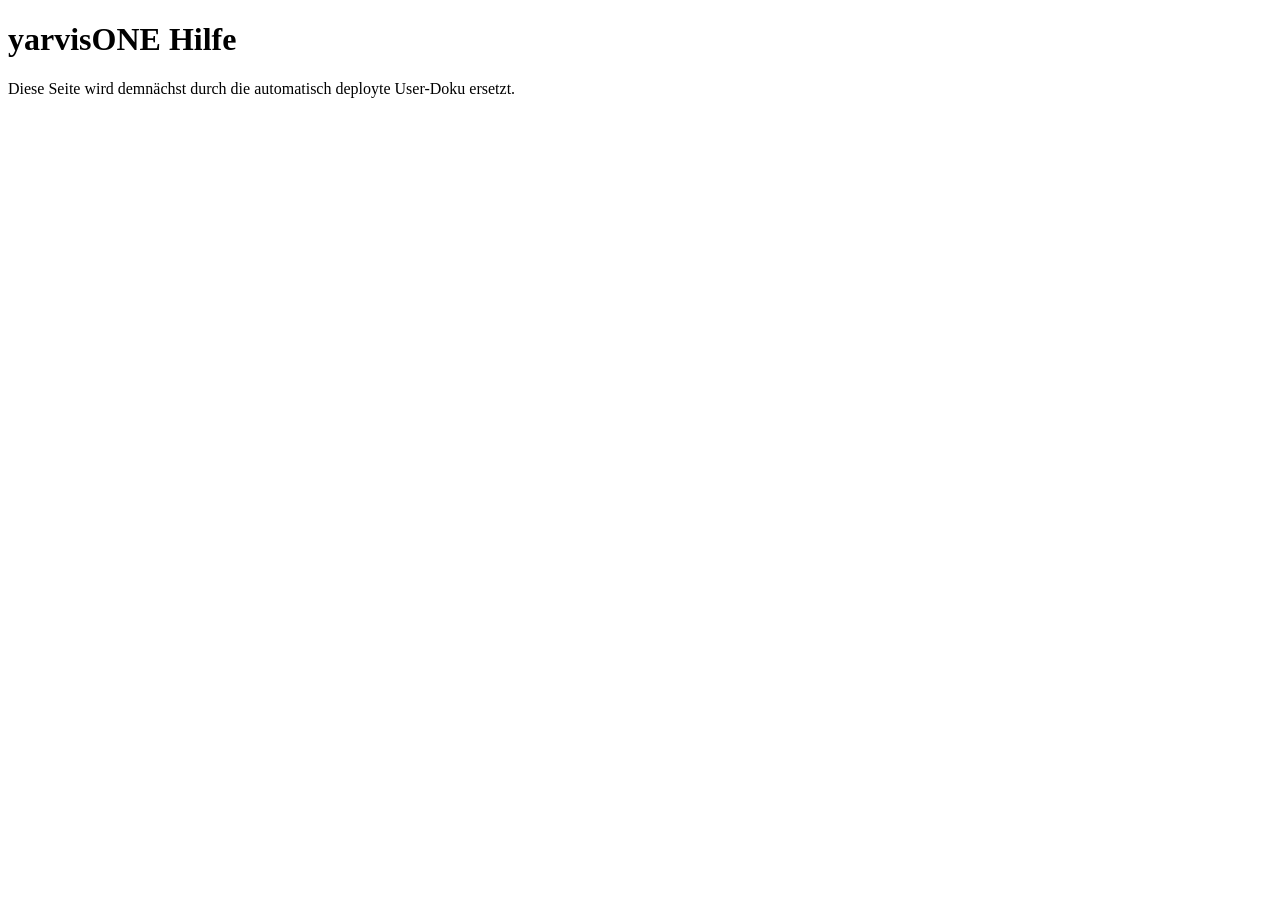
==== index.html @ 79485265 "Initial placeholder page" ====
<!DOCTYPE html>
<html lang="de">
<head>
  <meta charset="UTF-8" />
  <title>yarvisONE Hilfe</title>
</head>
<body>
  <h1>yarvisONE Hilfe</h1>
  <p>Diese Seite wird demnächst durch die automatisch deployte User-Doku ersetzt.</p>
</body>
</html>
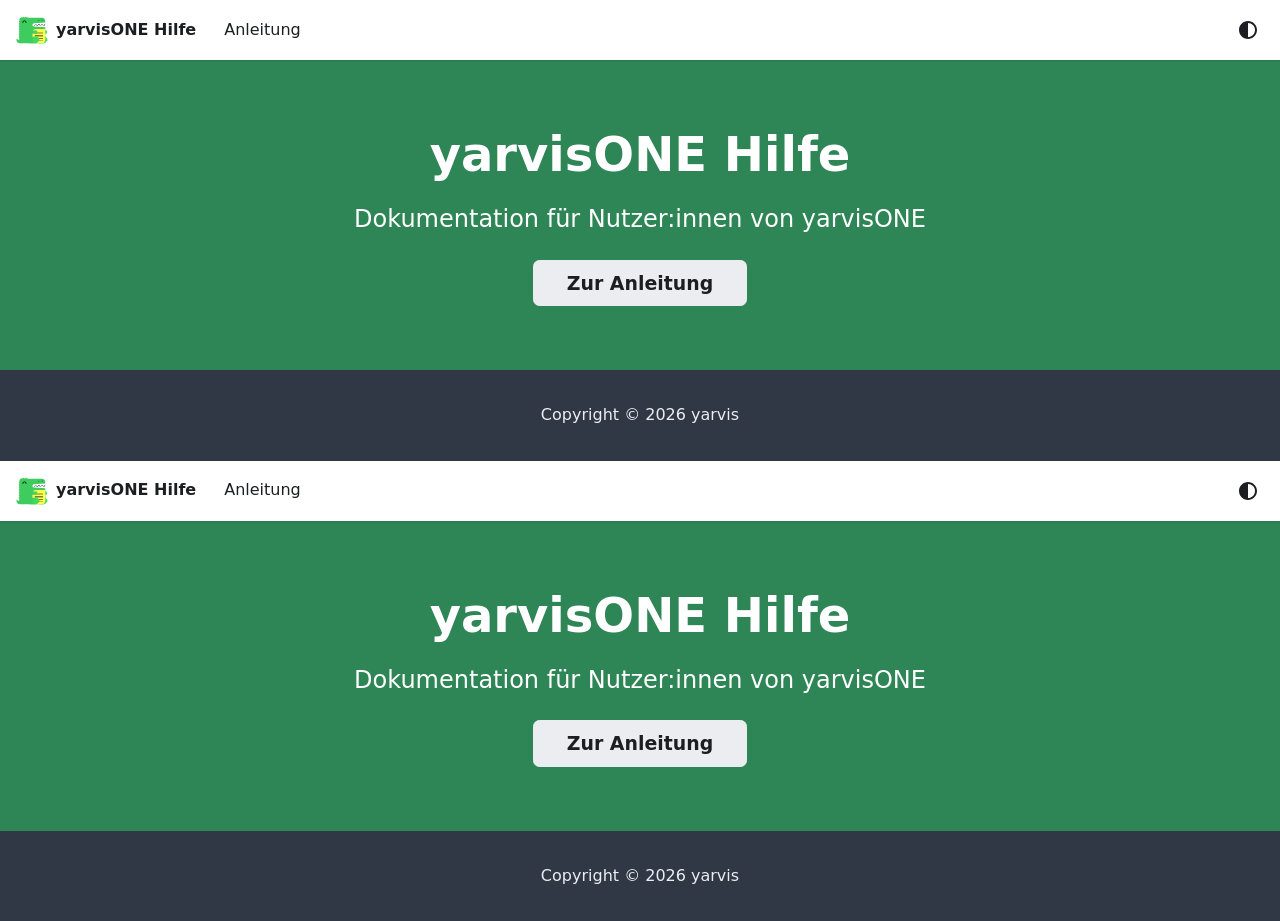
==== commit 221b8881: "Manual preview build of the User-Doku (from feature/user-doku)" ====
--- a/index.html
+++ b/index.html
@@ -1,11 +1,16 @@
-<!DOCTYPE html>
-<html lang="de">
+<!doctype html>
+<html lang="de" dir="ltr" class="plugin-pages plugin-id-default" data-has-hydrated="false">
 <head>
-  <meta charset="UTF-8" />
-  <title>yarvisONE Hilfe</title>
+<meta charset="UTF-8">
+<meta name="generator" content="Docusaurus v3.10.2">
+<title data-rh="true">Hello from yarvisONE Hilfe | yarvisONE Hilfe</title><meta data-rh="true" name="viewport" content="width=device-width,initial-scale=1"><meta data-rh="true" name="twitter:card" content="summary_large_image"><meta data-rh="true" property="og:url" content="https://docs.yarvis.one/"><meta data-rh="true" property="og:locale" content="de"><meta data-rh="true" name="docusaurus_locale" content="de"><meta data-rh="true" name="docusaurus_tag" content="default"><meta data-rh="true" name="docsearch:language" content="de"><meta data-rh="true" name="docsearch:docusaurus_tag" content="default"><meta data-rh="true" property="og:title" content="Hello from yarvisONE Hilfe | yarvisONE Hilfe"><meta data-rh="true" name="description" content="Description will go into a meta tag in &lt;head /&gt;"><meta data-rh="true" property="og:description" content="Description will go into a meta tag in &lt;head /&gt;"><link data-rh="true" rel="icon" href="/img/favicon.ico"><link data-rh="true" rel="canonical" href="https://docs.yarvis.one/"><link data-rh="true" rel="alternate" href="https://docs.yarvis.one/" hreflang="de"><link data-rh="true" rel="alternate" href="https://docs.yarvis.one/" hreflang="x-default"><script data-rh="true">function insertBanner(){var n=document.createElement("div");n.id="__docusaurus-base-url-issue-banner-container";n.innerHTML='\n<div id="__docusaurus-base-url-issue-banner" style="border: thick solid red; background-color: rgb(255, 230, 179); margin: 20px; padding: 20px; font-size: 20px;">\n   <p style="font-weight: bold; font-size: 30px;">Your Docusaurus site did not load properly.</p>\n   <p>A very common reason is a wrong site <a href="https://docusaurus.io/docs/docusaurus.config.js/#baseUrl" style="font-weight: bold;">baseUrl configuration</a>.</p>\n   <p>Current configured baseUrl = <span style="font-weight: bold; color: red;">/</span>  (default value)</p>\n   <p>We suggest trying baseUrl = <span id="__docusaurus-base-url-issue-banner-suggestion-container" style="font-weight: bold; color: green;"></span></p>\n</div>\n',document.body.prepend(n);var e=document.getElementById("__docusaurus-base-url-issue-banner-suggestion-container"),s=window.location.pathname,o="/"===s.substr(-1)?s:s+"/";e.textContent=o}document.addEventListener("DOMContentLoaded",function(){void 0===window.docusaurus&&insertBanner()})</script><link rel="stylesheet" href="/assets/css/styles.28779246.css">
+<script src="/assets/js/runtime~main.0d401588.js" defer="defer"></script>
+<script src="/assets/js/main.827d61c4.js" defer="defer"></script>
 </head>
 <body>
-  <h1>yarvisONE Hilfe</h1>
-  <p>Diese Seite wird demnächst durch die automatisch deployte User-Doku ersetzt.</p>
+<svg style="display: none;"><defs>
+<symbol id="theme-svg-external-link" viewBox="0 0 24 24"><path fill="currentColor" d="M21 13v10h-21v-19h12v2h-10v15h17v-8h2zm3-12h-10.988l4.035 4-6.977 7.07 2.828 2.828 6.977-7.07 4.125 4.172v-11z"/></symbol>
+</defs></svg>
+<script>!function(){var t=function(){try{return new URLSearchParams(window.location.search).get("docusaurus-theme")}catch(t){}}()||function(){try{return window.localStorage.getItem("theme")}catch(t){}}();document.documentElement.setAttribute("data-theme",t||(window.matchMedia("(prefers-color-scheme: dark)").matches?"dark":"light")),document.documentElement.setAttribute("data-theme-choice",t||"system")}(),function(){try{const c=new URLSearchParams(window.location.search).entries();for(var[t,e]of c)if(t.startsWith("docusaurus-data-")){var a=t.replace("docusaurus-data-","data-");document.documentElement.setAttribute(a,e)}}catch(t){}}()</script><div id="__docusaurus"><link rel="preload" as="image" href="/img/logo.svg"><div role="region" aria-label="Zum Hauptinhalt springen"><a class="skipToContent_fXgn" href="#__docusaurus_skipToContent_fallback">Zum Hauptinhalt springen</a></div><nav aria-label="Main" class="theme-layout-navbar navbar navbar--fixed-top"><div class="navbar__inner"><div class="theme-layout-navbar-left navbar__items"><button aria-label="Toggle navigation bar" aria-expanded="false" class="navbar__toggle clean-btn" type="button"><svg width="30" height="30" viewBox="0 0 30 30" aria-hidden="true"><path stroke="currentColor" stroke-linecap="round" stroke-miterlimit="10" stroke-width="2" d="M4 7h22M4 15h22M4 23h22"></path></svg></button><a class="navbar__brand" href="/"><div class="navbar__logo"><img src="/img/logo.svg" alt="yarvisONE Logo" class="themedComponent_mlkZ themedComponent--light_NVdE"><img src="/img/logo.svg" alt="yarvisONE Logo" class="themedComponent_mlkZ themedComponent--dark_xIcU"></div><b class="navbar__title text--truncate">yarvisONE Hilfe</b></a><a class="navbar__item navbar__link" href="/docs/intro">Anleitung</a></div><div class="theme-layout-navbar-right navbar__items navbar__items--right"><div class="toggle_vylO colorModeToggle_DEke"><button class="clean-btn toggleButton_gllP toggleButtonDisabled_aARS" type="button" disabled="" title="system mode" aria-label="Umschalten zwischen dunkler und heller Ansicht (momentan system mode)"><svg viewBox="0 0 24 24" width="24" height="24" aria-hidden="true" class="toggleIcon_g3eP lightToggleIcon_pyhR"><path fill="currentColor" d="M12,9c1.65,0,3,1.35,3,3s-1.35,3-3,3s-3-1.35-3-3S10.35,9,12,9 M12,7c-2.76,0-5,2.24-5,5s2.24,5,5,5s5-2.24,5-5 S14.76,7,12,7L12,7z M2,13l2,0c0.55,0,1-0.45,1-1s-0.45-1-1-1l-2,0c-0.55,0-1,0.45-1,1S1.45,13,2,13z M20,13l2,0c0.55,0,1-0.45,1-1 s-0.45-1-1-1l-2,0c-0.55,0-1,0.45-1,1S19.45,13,20,13z M11,2v2c0,0.55,0.45,1,1,1s1-0.45,1-1V2c0-0.55-0.45-1-1-1S11,1.45,11,2z M11,20v2c0,0.55,0.45,1,1,1s1-0.45,1-1v-2c0-0.55-0.45-1-1-1C11.45,19,11,19.45,11,20z M5.99,4.58c-0.39-0.39-1.03-0.39-1.41,0 c-0.39,0.39-0.39,1.03,0,1.41l1.06,1.06c0.39,0.39,1.03,0.39,1.41,0s0.39-1.03,0-1.41L5.99,4.58z M18.36,16.95 c-0.39-0.39-1.03-0.39-1.41,0c-0.39,0.39-0.39,1.03,0,1.41l1.06,1.06c0.39,0.39,1.03,0.39,1.41,0c0.39-0.39,0.39-1.03,0-1.41 L18.36,16.95z M19.42,5.99c0.39-0.39,0.39-1.03,0-1.41c-0.39-0.39-1.03-0.39-1.41,0l-1.06,1.06c-0.39,0.39-0.39,1.03,0,1.41 s1.03,0.39,1.41,0L19.42,5.99z M7.05,18.36c0.39-0.39,0.39-1.03,0-1.41c-0.39-0.39-1.03-0.39-1.41,0l-1.06,1.06 c-0.39,0.39-0.39,1.03,0,1.41s1.03,0.39,1.41,0L7.05,18.36z"></path></svg><svg viewBox="0 0 24 24" width="24" height="24" aria-hidden="true" class="toggleIcon_g3eP darkToggleIcon_wfgR"><path fill="currentColor" d="M9.37,5.51C9.19,6.15,9.1,6.82,9.1,7.5c0,4.08,3.32,7.4,7.4,7.4c0.68,0,1.35-0.09,1.99-0.27C17.45,17.19,14.93,19,12,19 c-3.86,0-7-3.14-7-7C5,9.07,6.81,6.55,9.37,5.51z M12,3c-4.97,0-9,4.03-9,9s4.03,9,9,9s9-4.03,9-9c0-0.46-0.04-0.92-0.1-1.36 c-0.98,1.37-2.58,2.26-4.4,2.26c-2.98,0-5.4-2.42-5.4-5.4c0-1.81,0.89-3.42,2.26-4.4C12.92,3.04,12.46,3,12,3L12,3z"></path></svg><svg viewBox="0 0 24 24" width="24" height="24" aria-hidden="true" class="toggleIcon_g3eP systemToggleIcon_QzmC"><path fill="currentColor" d="m12 21c4.971 0 9-4.029 9-9s-4.029-9-9-9-9 4.029-9 9 4.029 9 9 9zm4.95-13.95c1.313 1.313 2.05 3.093 2.05 4.95s-0.738 3.637-2.05 4.95c-1.313 1.313-3.093 2.05-4.95 2.05v-14c1.857 0 3.637 0.737 4.95 2.05z"></path></svg></button></div><div class="navbarSearchContainer_Bca1"></div></div></div><div role="presentation" class="navbar-sidebar__backdrop"></div></nav><div id="__docusaurus_skipToContent_fallback" class="theme-layout-main main-wrapper mainWrapper_z2l0"><header class="hero hero--primary heroBanner_qdFl"><div class="container"><h1 class="hero__title">yarvisONE Hilfe</h1><p class="hero__subtitle">Dokumentation für Nutzer:innen von yarvisONE</p><div class="buttons_AeoN"><a class="button button--secondary button--lg" href="/docs/intro">Zur Anleitung</a></div></div></header></div><footer class="theme-layout-footer footer footer--dark"><div class="container container-fluid"><div class="footer__bottom text--center"><div class="footer__copyright">Copyright © 2026 yarvis</div></div></div></footer></div>
 </body>
-</html>
+</html>
--- a/assets/css/styles.28779246.css
+++ b/assets/css/styles.28779246.css
@@ -0,0 +1 @@
+.col,.container{padding:0 var(--ifm-spacing-horizontal);width:100%}.markdown>h2,.markdown>h3,.markdown>h4,.markdown>h5,.markdown>h6{margin-bottom:calc(var(--ifm-heading-vertical-rhythm-bottom)*var(--ifm-leading))}.markdown li,body{word-wrap:break-word}body,ol ol,ol ul,ul ol,ul ul{margin:0}pre,table{overflow:auto}blockquote,pre{margin:0 0 var(--ifm-spacing-vertical)}.breadcrumbs__link,.button{transition-timing-function:var(--ifm-transition-timing-default)}.button,code{vertical-align:middle}.button--outline.button--active,.button--outline:active,.button--outline:hover,:root{--ifm-button-color:var(--ifm-font-color-base-inverse)}.menu__link:hover,a{transition:color var(--ifm-transition-fast) var(--ifm-transition-timing-default)}.navbar--dark,:root{--ifm-navbar-link-hover-color:var(--ifm-color-primary)}.menu,.navbar-sidebar{overflow-x:hidden}:root,html[data-theme=dark]{--ifm-color-emphasis-500:var(--ifm-color-gray-500)}.toggleButton_gllP,html{-webkit-tap-highlight-color:transparent}.clean-list,.containsTaskList_mC6p,.details_lb9f>summary,.dropdown__menu,.menu__list{list-style:none}:root{--ifm-color-scheme:light;--ifm-dark-value:10%;--ifm-darker-value:15%;--ifm-darkest-value:30%;--ifm-light-value:15%;--ifm-lighter-value:30%;--ifm-lightest-value:50%;--ifm-contrast-background-value:90%;--ifm-contrast-foreground-value:70%;--ifm-contrast-background-dark-value:70%;--ifm-contrast-foreground-dark-value:90%;--ifm-color-primary:#3578e5;--ifm-color-secondary:#ebedf0;--ifm-color-success:#00a400;--ifm-color-info:#54c7ec;--ifm-color-warning:#ffba00;--ifm-color-danger:#fa383e;--ifm-color-primary-dark:#306cce;--ifm-color-primary-darker:#2d66c3;--ifm-color-primary-darkest:#2554a0;--ifm-color-primary-light:#538ce9;--ifm-color-primary-lighter:#72a1ed;--ifm-color-primary-lightest:#9abcf2;--ifm-color-primary-contrast-background:#ebf2fc;--ifm-color-primary-contrast-foreground:#102445;--ifm-color-secondary-dark:#d4d5d8;--ifm-color-secondary-darker:#c8c9cc;--ifm-color-secondary-darkest:#a4a6a8;--ifm-color-secondary-light:#eef0f2;--ifm-color-secondary-lighter:#f1f2f5;--ifm-color-secondary-lightest:#f5f6f8;--ifm-color-secondary-contrast-background:#fdfdfe;--ifm-color-secondary-contrast-foreground:#474748;--ifm-color-success-dark:#009400;--ifm-color-success-darker:#008b00;--ifm-color-success-darkest:#007300;--ifm-color-success-light:#26b226;--ifm-color-success-lighter:#4dbf4d;--ifm-color-success-lightest:#80d280;--ifm-color-success-contrast-background:#e6f6e6;--ifm-color-success-contrast-foreground:#003100;--ifm-color-info-dark:#4cb3d4;--ifm-color-info-darker:#47a9c9;--ifm-color-info-darkest:#3b8ba5;--ifm-color-info-light:#6ecfef;--ifm-color-info-lighter:#87d8f2;--ifm-color-info-lightest:#aae3f6;--ifm-color-info-contrast-background:#eef9fd;--ifm-color-info-contrast-foreground:#193c47;--ifm-color-warning-dark:#e6a700;--ifm-color-warning-darker:#d99e00;--ifm-color-warning-darkest:#b38200;--ifm-color-warning-light:#ffc426;--ifm-color-warning-lighter:#ffcf4d;--ifm-color-warning-lightest:#ffdd80;--ifm-color-warning-contrast-background:#fff8e6;--ifm-color-warning-contrast-foreground:#4d3800;--ifm-color-danger-dark:#e13238;--ifm-color-danger-darker:#d53035;--ifm-color-danger-darkest:#af272b;--ifm-color-danger-light:#fb565b;--ifm-color-danger-lighter:#fb7478;--ifm-color-danger-lightest:#fd9c9f;--ifm-color-danger-contrast-background:#ffebec;--ifm-color-danger-contrast-foreground:#4b1113;--ifm-color-white:#fff;--ifm-color-black:#000;--ifm-color-gray-0:var(--ifm-color-white);--ifm-color-gray-100:#f5f6f7;--ifm-color-gray-200:#ebedf0;--ifm-color-gray-300:#dadde1;--ifm-color-gray-400:#ccd0d5;--ifm-color-gray-500:#bec3c9;--ifm-color-gray-600:#8d949e;--ifm-color-gray-700:#606770;--ifm-color-gray-800:#444950;--ifm-color-gray-900:#1c1e21;--ifm-color-gray-1000:var(--ifm-color-black);--ifm-color-emphasis-0:var(--ifm-color-gray-0);--ifm-color-emphasis-100:var(--ifm-color-gray-100);--ifm-color-emphasis-200:var(--ifm-color-gray-200);--ifm-color-emphasis-300:var(--ifm-color-gray-300);--ifm-color-emphasis-400:var(--ifm-color-gray-400);--ifm-color-emphasis-600:var(--ifm-color-gray-600);--ifm-color-emphasis-700:var(--ifm-color-gray-700);--ifm-color-emphasis-800:var(--ifm-color-gray-800);--ifm-color-emphasis-900:var(--ifm-color-gray-900);--ifm-color-emphasis-1000:var(--ifm-color-gray-1000);--ifm-color-content:var(--ifm-color-emphasis-900);--ifm-color-content-inverse:var(--ifm-color-emphasis-0);--ifm-color-content-secondary:#525860;--ifm-background-color:#0000;--ifm-background-surface-color:var(--ifm-color-content-inverse);--ifm-global-border-width:1px;--ifm-global-radius:0.4rem;--ifm-hover-overlay:#0000000d;--ifm-font-color-base:var(--ifm-color-content);--ifm-font-color-base-inverse:var(--ifm-color-content-inverse);--ifm-font-color-secondary:var(--ifm-color-content-secondary);--ifm-font-family-base:system-ui,-apple-system,Segoe UI,Roboto,Ubuntu,Cantarell,Noto Sans,sans-serif,BlinkMacSystemFont,"Segoe UI",Helvetica,Arial,sans-serif,"Apple Color Emoji","Segoe UI Emoji","Segoe UI Symbol";--ifm-font-family-monospace:SFMono-Regular,Menlo,Monaco,Consolas,"Liberation Mono","Courier New",monospace;--ifm-font-size-base:100%;--ifm-font-weight-light:300;--ifm-font-weight-normal:400;--ifm-font-weight-semibold:500;--ifm-font-weight-bold:700;--ifm-font-weight-base:var(--ifm-font-weight-normal);--ifm-line-height-base:1.65;--ifm-global-spacing:1rem;--ifm-spacing-vertical:var(--ifm-global-spacing);--ifm-spacing-horizontal:var(--ifm-global-spacing);--ifm-transition-fast:200ms;--ifm-transition-slow:400ms;--ifm-transition-timing-default:cubic-bezier(0.08,0.52,0.52,1);--ifm-global-shadow-lw:0 1px 2px 0 #0000001a;--ifm-global-shadow-md:0 5px 40px #0003;--ifm-global-shadow-tl:0 12px 28px 0 #0003,0 2px 4px 0 #0000001a;--ifm-z-index-dropdown:100;--ifm-z-index-fixed:200;--ifm-z-index-overlay:400;--ifm-container-width:1140px;--ifm-container-width-xl:1320px;--ifm-code-background:#f6f7f8;--ifm-code-border-radius:var(--ifm-global-radius);--ifm-code-font-size:90%;--ifm-code-padding-horizontal:0.1rem;--ifm-code-padding-vertical:0.1rem;--ifm-pre-background:var(--ifm-code-background);--ifm-pre-border-radius:var(--ifm-code-border-radius);--ifm-pre-color:inherit;--ifm-pre-line-height:1.45;--ifm-pre-padding:1rem;--ifm-heading-color:inherit;--ifm-heading-margin-top:0;--ifm-heading-margin-bottom:var(--ifm-spacing-vertical);--ifm-heading-font-family:var(--ifm-font-family-base);--ifm-heading-font-weight:var(--ifm-font-weight-bold);--ifm-heading-line-height:1.25;--ifm-h1-font-size:2rem;--ifm-h2-font-size:1.5rem;--ifm-h3-font-size:1.25rem;--ifm-h4-font-size:1rem;--ifm-h5-font-size:0.875rem;--ifm-h6-font-size:0.85rem;--ifm-image-alignment-padding:1.25rem;--ifm-leading-desktop:1.25;--ifm-leading:calc(var(--ifm-leading-desktop)*1rem);--ifm-list-left-padding:2rem;--ifm-list-margin:1rem;--ifm-list-item-margin:0.25rem;--ifm-list-paragraph-margin:1rem;--ifm-table-cell-padding:0.75rem;--ifm-table-background:#0000;--ifm-table-stripe-background:#00000008;--ifm-table-border-width:1px;--ifm-table-border-color:var(--ifm-color-emphasis-300);--ifm-table-head-background:inherit;--ifm-table-head-color:inherit;--ifm-table-head-font-weight:var(--ifm-font-weight-bold);--ifm-table-cell-color:inherit;--ifm-link-color:var(--ifm-color-primary);--ifm-link-decoration:none;--ifm-link-hover-color:var(--ifm-link-color);--ifm-link-hover-decoration:underline;--ifm-paragraph-margin-bottom:var(--ifm-leading);--ifm-blockquote-font-size:var(--ifm-font-size-base);--ifm-blockquote-border-left-width:2px;--ifm-blockquote-padding-horizontal:var(--ifm-spacing-horizontal);--ifm-blockquote-padding-vertical:0;--ifm-blockquote-shadow:none;--ifm-blockquote-color:var(--ifm-color-emphasis-800);--ifm-blockquote-border-color:var(--ifm-color-emphasis-300);--ifm-hr-background-color:var(--ifm-color-emphasis-500);--ifm-hr-height:1px;--ifm-hr-margin-vertical:1.5rem;--ifm-scrollbar-size:7px;--ifm-scrollbar-track-background-color:#f1f1f1;--ifm-scrollbar-thumb-background-color:silver;--ifm-scrollbar-thumb-hover-background-color:#a7a7a7;--ifm-alert-background-color:inherit;--ifm-alert-border-color:inherit;--ifm-alert-border-radius:var(--ifm-global-radius);--ifm-alert-border-width:0px;--ifm-alert-border-left-width:5px;--ifm-alert-color:var(--ifm-font-color-base);--ifm-alert-padding-horizontal:var(--ifm-spacing-horizontal);--ifm-alert-padding-vertical:var(--ifm-spacing-vertical);--ifm-alert-shadow:var(--ifm-global-shadow-lw);--ifm-avatar-intro-margin:1rem;--ifm-avatar-intro-alignment:inherit;--ifm-avatar-photo-size:3rem;--ifm-badge-background-color:inherit;--ifm-badge-border-color:inherit;--ifm-badge-border-radius:var(--ifm-global-radius);--ifm-badge-border-width:var(--ifm-global-border-width);--ifm-badge-color:var(--ifm-color-white);--ifm-badge-padding-horizontal:calc(var(--ifm-spacing-horizontal)*0.5);--ifm-badge-padding-vertical:calc(var(--ifm-spacing-vertical)*0.25);--ifm-breadcrumb-border-radius:1.5rem;--ifm-breadcrumb-spacing:0.5rem;--ifm-breadcrumb-color-active:var(--ifm-color-primary);--ifm-breadcrumb-item-background-active:var(--ifm-hover-overlay);--ifm-breadcrumb-padding-horizontal:0.8rem;--ifm-breadcrumb-padding-vertical:0.4rem;--ifm-breadcrumb-size-multiplier:1;--ifm-breadcrumb-separator:url('data:image/svg+xml;utf8,<svg xmlns="http://www.w3.org/2000/svg" x="0px" y="0px" viewBox="0 0 256 256"><g><g><polygon points="79.093,0 48.907,30.187 146.72,128 48.907,225.813 79.093,256 207.093,128"/></g></g><g></g><g></g><g></g><g></g><g></g><g></g><g></g><g></g><g></g><g></g><g></g><g></g><g></g><g></g><g></g></svg>');--ifm-breadcrumb-separator-filter:none;--ifm-breadcrumb-separator-size:0.5rem;--ifm-breadcrumb-separator-size-multiplier:1.25;--ifm-button-background-color:inherit;--ifm-button-border-color:var(--ifm-button-background-color);--ifm-button-border-width:var(--ifm-global-border-width);--ifm-button-font-weight:var(--ifm-font-weight-bold);--ifm-button-padding-horizontal:1.5rem;--ifm-button-padding-vertical:0.375rem;--ifm-button-size-multiplier:1;--ifm-button-transition-duration:var(--ifm-transition-fast);--ifm-button-border-radius:calc(var(--ifm-global-radius)*var(--ifm-button-size-multiplier));--ifm-button-group-spacing:2px;--ifm-card-background-color:var(--ifm-background-surface-color);--ifm-card-border-radius:calc(var(--ifm-global-radius)*2);--ifm-card-horizontal-spacing:var(--ifm-global-spacing);--ifm-card-vertical-spacing:var(--ifm-global-spacing);--ifm-toc-border-color:var(--ifm-color-emphasis-300);--ifm-toc-link-color:var(--ifm-color-content-secondary);--ifm-toc-padding-vertical:0.5rem;--ifm-toc-padding-horizontal:0.5rem;--ifm-dropdown-background-color:var(--ifm-background-surface-color);--ifm-dropdown-font-weight:var(--ifm-font-weight-semibold);--ifm-dropdown-link-color:var(--ifm-font-color-base);--ifm-dropdown-hover-background-color:var(--ifm-hover-overlay);--ifm-footer-background-color:var(--ifm-color-emphasis-100);--ifm-footer-color:inherit;--ifm-footer-link-color:var(--ifm-color-emphasis-700);--ifm-footer-link-hover-color:var(--ifm-color-primary);--ifm-footer-link-horizontal-spacing:0.5rem;--ifm-footer-padding-horizontal:calc(var(--ifm-spacing-horizontal)*2);--ifm-footer-padding-vertical:calc(var(--ifm-spacing-vertical)*2);--ifm-footer-title-color:inherit;--ifm-footer-logo-max-width:min(30rem,90vw);--ifm-hero-background-color:var(--ifm-background-surface-color);--ifm-hero-text-color:var(--ifm-color-emphasis-800);--ifm-menu-color:var(--ifm-color-emphasis-700);--ifm-menu-color-active:var(--ifm-color-primary);--ifm-menu-color-background-active:var(--ifm-hover-overlay);--ifm-menu-color-background-hover:var(--ifm-hover-overlay);--ifm-menu-link-padding-horizontal:0.75rem;--ifm-menu-link-padding-vertical:0.375rem;--ifm-menu-link-sublist-icon:url('data:image/svg+xml;utf8,<svg xmlns="http://www.w3.org/2000/svg" width="16px" height="16px" viewBox="0 0 24 24"><path fill="rgba(0,0,0,0.5)" d="M7.41 15.41L12 10.83l4.59 4.58L18 14l-6-6-6 6z"></path></svg>');--ifm-menu-link-sublist-icon-filter:none;--ifm-navbar-background-color:var(--ifm-background-surface-color);--ifm-navbar-height:3.75rem;--ifm-navbar-item-padding-horizontal:0.75rem;--ifm-navbar-item-padding-vertical:0.25rem;--ifm-navbar-link-color:var(--ifm-font-color-base);--ifm-navbar-link-active-color:var(--ifm-link-color);--ifm-navbar-padding-horizontal:var(--ifm-spacing-horizontal);--ifm-navbar-padding-vertical:calc(var(--ifm-spacing-vertical)*0.5);--ifm-navbar-shadow:var(--ifm-global-shadow-lw);--ifm-navbar-search-input-background-color:var(--ifm-color-emphasis-200);--ifm-navbar-search-input-color:var(--ifm-color-emphasis-800);--ifm-navbar-search-input-placeholder-color:var(--ifm-color-emphasis-500);--ifm-navbar-search-input-icon:url('data:image/svg+xml;utf8,<svg fill="currentColor" xmlns="http://www.w3.org/2000/svg" viewBox="0 0 16 16" height="16px" width="16px"><path d="M6.02945,10.20327a4.17382,4.17382,0,1,1,4.17382-4.17382A4.15609,4.15609,0,0,1,6.02945,10.20327Zm9.69195,4.2199L10.8989,9.59979A5.88021,5.88021,0,0,0,12.058,6.02856,6.00467,6.00467,0,1,0,9.59979,10.8989l4.82338,4.82338a.89729.89729,0,0,0,1.29912,0,.89749.89749,0,0,0-.00087-1.29909Z" /></svg>');--ifm-navbar-sidebar-width:83vw;--ifm-pagination-border-radius:var(--ifm-global-radius);--ifm-pagination-color-active:var(--ifm-color-primary);--ifm-pagination-font-size:1rem;--ifm-pagination-item-active-background:var(--ifm-hover-overlay);--ifm-pagination-page-spacing:0.2em;--ifm-pagination-padding-horizontal:calc(var(--ifm-spacing-horizontal)*1);--ifm-pagination-padding-vertical:calc(var(--ifm-spacing-vertical)*0.25);--ifm-pagination-nav-border-radius:var(--ifm-global-radius);--ifm-pagination-nav-color-hover:var(--ifm-color-primary);--ifm-pills-color-active:var(--ifm-color-primary);--ifm-pills-color-background-active:var(--ifm-hover-overlay);--ifm-pills-spacing:0.125rem;--ifm-tabs-color:var(--ifm-font-color-secondary);--ifm-tabs-color-active:var(--ifm-color-primary);--ifm-tabs-color-active-border:var(--ifm-tabs-color-active);--ifm-tabs-padding-horizontal:1rem;--ifm-tabs-padding-vertical:1rem;--docusaurus-progress-bar-color:var(--ifm-color-primary);--ifm-color-primary:#2e8555;--ifm-color-primary-dark:#29784c;--ifm-color-primary-darker:#277148;--ifm-color-primary-darkest:#205d3b;--ifm-color-primary-light:#33925d;--ifm-color-primary-lighter:#359962;--ifm-color-primary-lightest:#3cad6e;--ifm-code-font-size:95%;--docusaurus-highlighted-code-line-bg:#0000001a;--docusaurus-announcement-bar-height:auto;--docusaurus-tag-list-border:var(--ifm-color-emphasis-300);--docusaurus-collapse-button-bg:#0000;--docusaurus-collapse-button-bg-hover:#0000001a;--doc-sidebar-width:300px;--doc-sidebar-hidden-width:30px}.badge--danger,.badge--info,.badge--primary,.badge--secondary,.badge--success,.badge--warning{--ifm-badge-border-color:var(--ifm-badge-background-color)}.button--link,.button--outline{--ifm-button-background-color:#0000}*{box-sizing:border-box}html{background-color:var(--ifm-background-color);color:var(--ifm-font-color-base);color-scheme:var(--ifm-color-scheme);font:var(--ifm-font-size-base)/var(--ifm-line-height-base) var(--ifm-font-family-base);-webkit-font-smoothing:antialiased;text-rendering:optimizelegibility;-webkit-text-size-adjust:100%;text-size-adjust:100%}iframe{border:0;color-scheme:auto}.container{margin:0 auto;max-width:var(--ifm-container-width)}.container--fluid{max-width:inherit}.row{display:flex;flex-wrap:wrap;margin:0 calc(var(--ifm-spacing-horizontal)*-1)}.margin-bottom--none,.margin-vert--none,.markdown>:last-child{margin-bottom:0!important}.margin-top--none,.margin-vert--none{margin-top:0!important}.row--no-gutters{margin-left:0;margin-right:0}.margin-horiz--none,.margin-right--none{margin-right:0!important}.row--no-gutters>.col{padding-left:0;padding-right:0}.row--align-top{align-items:flex-start}.row--align-bottom{align-items:flex-end}.menuExternalLink_NmtK,.row--align-center{align-items:center}.row--align-stretch{align-items:stretch}.row--align-baseline{align-items:baseline}.col{--ifm-col-width:100%;flex:1 0;margin-left:0;max-width:var(--ifm-col-width)}.padding-bottom--none,.padding-vert--none{padding-bottom:0!important}.padding-top--none,.padding-vert--none{padding-top:0!important}.padding-horiz--none,.padding-left--none{padding-left:0!important}.padding-horiz--none,.padding-right--none{padding-right:0!important}.col[class*=col--]{flex:0 0 var(--ifm-col-width)}.col--1{--ifm-col-width:8.33333%}.col--offset-1{margin-left:8.33333%}.col--2{--ifm-col-width:16.66667%}.col--offset-2{margin-left:16.66667%}.col--3{--ifm-col-width:25%}.col--offset-3{margin-left:25%}.col--4{--ifm-col-width:33.33333%}.col--offset-4{margin-left:33.33333%}.col--5{--ifm-col-width:41.66667%}.col--offset-5{margin-left:41.66667%}.col--6{--ifm-col-width:50%}.col--offset-6{margin-left:50%}.col--7{--ifm-col-width:58.33333%}.col--offset-7{margin-left:58.33333%}.col--8{--ifm-col-width:66.66667%}.col--offset-8{margin-left:66.66667%}.col--9{--ifm-col-width:75%}.col--offset-9{margin-left:75%}.col--10{--ifm-col-width:83.33333%}.col--offset-10{margin-left:83.33333%}.col--11{--ifm-col-width:91.66667%}.col--offset-11{margin-left:91.66667%}.col--12{--ifm-col-width:100%}.col--offset-12{margin-left:100%}.margin-horiz--none,.margin-left--none{margin-left:0!important}.margin--none{margin:0!important}.margin-bottom--xs,.margin-vert--xs{margin-bottom:.25rem!important}.margin-top--xs,.margin-vert--xs{margin-top:.25rem!important}.margin-horiz--xs,.margin-left--xs{margin-left:.25rem!important}.margin-horiz--xs,.margin-right--xs{margin-right:.25rem!important}.margin--xs{margin:.25rem!important}.margin-bottom--sm,.margin-vert--sm{margin-bottom:.5rem!important}.margin-top--sm,.margin-vert--sm{margin-top:.5rem!important}.margin-horiz--sm,.margin-left--sm{margin-left:.5rem!important}.margin-horiz--sm,.margin-right--sm{margin-right:.5rem!important}.margin--sm{margin:.5rem!important}.margin-bottom--md,.margin-vert--md{margin-bottom:1rem!important}.margin-top--md,.margin-vert--md{margin-top:1rem!important}.margin-horiz--md,.margin-left--md{margin-left:1rem!important}.margin-horiz--md,.margin-right--md{margin-right:1rem!important}.margin--md{margin:1rem!important}.margin-bottom--lg,.margin-vert--lg{margin-bottom:2rem!important}.margin-top--lg,.margin-vert--lg{margin-top:2rem!important}.margin-horiz--lg,.margin-left--lg{margin-left:2rem!important}.margin-horiz--lg,.margin-right--lg{margin-right:2rem!important}.margin--lg{margin:2rem!important}.margin-bottom--xl,.margin-vert--xl{margin-bottom:5rem!important}.margin-top--xl,.margin-vert--xl{margin-top:5rem!important}.margin-horiz--xl,.margin-left--xl{margin-left:5rem!important}.margin-horiz--xl,.margin-right--xl{margin-right:5rem!important}.margin--xl{margin:5rem!important}.padding--none{padding:0!important}.padding-bottom--xs,.padding-vert--xs{padding-bottom:.25rem!important}.padding-top--xs,.padding-vert--xs{padding-top:.25rem!important}.padding-horiz--xs,.padding-left--xs{padding-left:.25rem!important}.padding-horiz--xs,.padding-right--xs{padding-right:.25rem!important}.padding--xs{padding:.25rem!important}.padding-bottom--sm,.padding-vert--sm{padding-bottom:.5rem!important}.padding-top--sm,.padding-vert--sm{padding-top:.5rem!important}.padding-horiz--sm,.padding-left--sm{padding-left:.5rem!important}.padding-horiz--sm,.padding-right--sm{padding-right:.5rem!important}.padding--sm{padding:.5rem!important}.padding-bottom--md,.padding-vert--md{padding-bottom:1rem!important}.padding-top--md,.padding-vert--md{padding-top:1rem!important}.padding-horiz--md,.padding-left--md{padding-left:1rem!important}.padding-horiz--md,.padding-right--md{padding-right:1rem!important}.padding--md{padding:1rem!important}.padding-bottom--lg,.padding-vert--lg{padding-bottom:2rem!important}.padding-top--lg,.padding-vert--lg{padding-top:2rem!important}.padding-horiz--lg,.padding-left--lg{padding-left:2rem!important}.padding-horiz--lg,.padding-right--lg{padding-right:2rem!important}.padding--lg{padding:2rem!important}.padding-bottom--xl,.padding-vert--xl{padding-bottom:5rem!important}.padding-top--xl,.padding-vert--xl{padding-top:5rem!important}.padding-horiz--xl,.padding-left--xl{padding-left:5rem!important}.padding-horiz--xl,.padding-right--xl{padding-right:5rem!important}.padding--xl{padding:5rem!important}code{background-color:var(--ifm-code-background);border:.1rem solid #0000001a;border-radius:var(--ifm-code-border-radius);font-family:var(--ifm-font-family-monospace);font-size:var(--ifm-code-font-size);padding:var(--ifm-code-padding-vertical) var(--ifm-code-padding-horizontal)}a code{color:inherit}pre{background-color:var(--ifm-pre-background);border-radius:var(--ifm-pre-border-radius);color:var(--ifm-pre-color);font:var(--ifm-code-font-size)/var(--ifm-pre-line-height) var(--ifm-font-family-monospace);padding:var(--ifm-pre-padding)}pre code{background-color:initial;border:none;font-size:100%;line-height:inherit;padding:0}kbd{background-color:var(--ifm-color-emphasis-0);border:1px solid var(--ifm-color-emphasis-400);border-radius:.2rem;box-shadow:inset 0 -1px 0 var(--ifm-color-emphasis-400);color:var(--ifm-color-emphasis-800);font:80% var(--ifm-font-family-monospace);padding:.15rem .3rem}h1,h2,h3,h4,h5,h6{color:var(--ifm-heading-color);font-family:var(--ifm-heading-font-family);font-weight:var(--ifm-heading-font-weight);line-height:var(--ifm-heading-line-height);margin:var(--ifm-heading-margin-top) 0 var(--ifm-heading-margin-bottom) 0}h1{font-size:var(--ifm-h1-font-size)}h2{font-size:var(--ifm-h2-font-size)}h3{font-size:var(--ifm-h3-font-size)}h4{font-size:var(--ifm-h4-font-size)}h5{font-size:var(--ifm-h5-font-size)}h6{font-size:var(--ifm-h6-font-size)}img{max-width:100%}img[align=right]{padding-left:var(--image-alignment-padding)}img[align=left]{padding-right:var(--image-alignment-padding)}.markdown{--ifm-h1-vertical-rhythm-top:3;--ifm-h2-vertical-rhythm-top:2;--ifm-h3-vertical-rhythm-top:1.5;--ifm-heading-vertical-rhythm-top:1.25;--ifm-h1-vertical-rhythm-bottom:1.25;--ifm-heading-vertical-rhythm-bottom:1}.markdown:after,.markdown:before{content:"";display:table}.markdown:after{clear:both}.markdown h1:first-child{--ifm-h1-font-size:3rem;margin-bottom:calc(var(--ifm-h1-vertical-rhythm-bottom)*var(--ifm-leading))}.markdown>h2{--ifm-h2-font-size:2rem;margin-top:calc(var(--ifm-h2-vertical-rhythm-top)*var(--ifm-leading))}.markdown>h3{--ifm-h3-font-size:1.5rem;margin-top:calc(var(--ifm-h3-vertical-rhythm-top)*var(--ifm-leading))}.markdown>h4,.markdown>h5,.markdown>h6{margin-top:calc(var(--ifm-heading-vertical-rhythm-top)*var(--ifm-leading))}.markdown>p,.markdown>pre,.markdown>ul{margin-bottom:var(--ifm-leading)}.markdown li>p{margin-top:var(--ifm-list-paragraph-margin)}.markdown li+li{margin-top:var(--ifm-list-item-margin)}ol,ul{margin:0 0 var(--ifm-list-margin);padding-left:var(--ifm-list-left-padding)}ol ol,ul ol{list-style-type:lower-roman}ol ol ol,ol ul ol,ul ol ol,ul ul ol{list-style-type:lower-alpha}table{border-collapse:collapse;display:block;margin-bottom:var(--ifm-spacing-vertical)}table thead tr{border-bottom:2px solid var(--ifm-table-border-color)}table thead,table tr:nth-child(2n){background-color:var(--ifm-table-stripe-background)}table tr{background-color:var(--ifm-table-background);border-top:var(--ifm-table-border-width) solid var(--ifm-table-border-color)}table td,table th{border:var(--ifm-table-border-width) solid var(--ifm-table-border-color);padding:var(--ifm-table-cell-padding)}table th{background-color:var(--ifm-table-head-background);color:var(--ifm-table-head-color);font-weight:var(--ifm-table-head-font-weight)}table td{color:var(--ifm-table-cell-color)}strong{font-weight:var(--ifm-font-weight-bold)}a{color:var(--ifm-link-color);text-decoration:var(--ifm-link-decoration)}a:hover{color:var(--ifm-link-hover-color);text-decoration:var(--ifm-link-hover-decoration)}.button:hover,.text--no-decoration,.text--no-decoration:hover,a:not([href]){-webkit-text-decoration:none;text-decoration:none}p{margin:0 0 var(--ifm-paragraph-margin-bottom)}blockquote{border-left:var(--ifm-blockquote-border-left-width) solid var(--ifm-blockquote-border-color);box-shadow:var(--ifm-blockquote-shadow);color:var(--ifm-blockquote-color);font-size:var(--ifm-blockquote-font-size);padding:var(--ifm-blockquote-padding-vertical) var(--ifm-blockquote-padding-horizontal)}blockquote>:first-child{margin-top:0}blockquote>:last-child{margin-bottom:0}hr{background-color:var(--ifm-hr-background-color);border:0;height:var(--ifm-hr-height);margin:var(--ifm-hr-margin-vertical) 0}.shadow--lw{box-shadow:var(--ifm-global-shadow-lw)!important}.shadow--md{box-shadow:var(--ifm-global-shadow-md)!important}.shadow--tl{box-shadow:var(--ifm-global-shadow-tl)!important}.text--primary,.wordWrapButtonEnabled_uzNF .wordWrapButtonIcon_b1P5{color:var(--ifm-color-primary)}.text--secondary{color:var(--ifm-color-secondary)}.text--success{color:var(--ifm-color-success)}.text--info{color:var(--ifm-color-info)}.text--warning{color:var(--ifm-color-warning)}.text--danger{color:var(--ifm-color-danger)}.text--center{text-align:center}.text--left{text-align:left}.text--justify{text-align:justify}.text--right{text-align:right}.text--capitalize{text-transform:capitalize}.text--lowercase{text-transform:lowercase}.admonitionHeading_Gvgb,.alert__heading,.text--uppercase{text-transform:uppercase}.text--light{font-weight:var(--ifm-font-weight-light)}.text--normal{font-weight:var(--ifm-font-weight-normal)}.text--semibold{font-weight:var(--ifm-font-weight-semibold)}.text--bold{font-weight:var(--ifm-font-weight-bold)}.text--italic{font-style:italic}.text--truncate{overflow:hidden;text-overflow:ellipsis;white-space:nowrap}.text--break{word-wrap:break-word!important;word-break:break-word!important}.clean-btn{background:none;border:none;color:inherit;cursor:pointer;font-family:inherit;padding:0}.alert,.alert .close{color:var(--ifm-alert-foreground-color)}.clean-list{padding-left:0}.alert--primary{--ifm-alert-background-color:var(--ifm-color-primary-contrast-background);--ifm-alert-background-color-highlight:#3578e526;--ifm-alert-foreground-color:var(--ifm-color-primary-contrast-foreground);--ifm-alert-border-color:var(--ifm-color-primary-dark)}.alert--secondary{--ifm-alert-background-color:var(--ifm-color-secondary-contrast-background);--ifm-alert-background-color-highlight:#ebedf026;--ifm-alert-foreground-color:var(--ifm-color-secondary-contrast-foreground);--ifm-alert-border-color:var(--ifm-color-secondary-dark)}.alert--success{--ifm-alert-background-color:var(--ifm-color-success-contrast-background);--ifm-alert-background-color-highlight:#00a40026;--ifm-alert-foreground-color:var(--ifm-color-success-contrast-foreground);--ifm-alert-border-color:var(--ifm-color-success-dark)}.alert--info{--ifm-alert-background-color:var(--ifm-color-info-contrast-background);--ifm-alert-background-color-highlight:#54c7ec26;--ifm-alert-foreground-color:var(--ifm-color-info-contrast-foreground);--ifm-alert-border-color:var(--ifm-color-info-dark)}.alert--warning{--ifm-alert-background-color:var(--ifm-color-warning-contrast-background);--ifm-alert-background-color-highlight:#ffba0026;--ifm-alert-foreground-color:var(--ifm-color-warning-contrast-foreground);--ifm-alert-border-color:var(--ifm-color-warning-dark)}.alert--danger{--ifm-alert-background-color:var(--ifm-color-danger-contrast-background);--ifm-alert-background-color-highlight:#fa383e26;--ifm-alert-foreground-color:var(--ifm-color-danger-contrast-foreground);--ifm-alert-border-color:var(--ifm-color-danger-dark)}.alert{--ifm-code-background:var(--ifm-alert-background-color-highlight);--ifm-link-color:var(--ifm-alert-foreground-color);--ifm-link-hover-color:var(--ifm-alert-foreground-color);--ifm-link-decoration:underline;--ifm-tabs-color:var(--ifm-alert-foreground-color);--ifm-tabs-color-active:var(--ifm-alert-foreground-color);--ifm-tabs-color-active-border:var(--ifm-alert-border-color);background-color:var(--ifm-alert-background-color);border:var(--ifm-alert-border-width) solid var(--ifm-alert-border-color);border-left-width:var(--ifm-alert-border-left-width);border-radius:var(--ifm-alert-border-radius);box-shadow:var(--ifm-alert-shadow);padding:var(--ifm-alert-padding-vertical) var(--ifm-alert-padding-horizontal)}.alert__heading{align-items:center;display:flex;font:700 var(--ifm-h5-font-size)/var(--ifm-heading-line-height) var(--ifm-heading-font-family);margin-bottom:.5rem}.alert__icon{display:inline-flex;margin-right:.4em}.alert__icon svg{fill:var(--ifm-alert-foreground-color);stroke:var(--ifm-alert-foreground-color);stroke-width:0}.alert .close{margin:calc(var(--ifm-alert-padding-vertical)*-1) calc(var(--ifm-alert-padding-horizontal)*-1) 0 0;opacity:.75}.alert .close:focus,.alert .close:hover{opacity:1}.alert a{text-decoration-color:var(--ifm-alert-border-color)}.alert a:hover{text-decoration-thickness:2px}.avatar{column-gap:var(--ifm-avatar-intro-margin);display:flex}.avatar__photo{border-radius:50%;display:block;height:var(--ifm-avatar-photo-size);overflow:hidden;width:var(--ifm-avatar-photo-size)}.card--full-height,.navbar__logo img,body,html{height:100%}.avatar__photo--sm{--ifm-avatar-photo-size:2rem}.avatar__photo--lg{--ifm-avatar-photo-size:4rem}.avatar__photo--xl{--ifm-avatar-photo-size:6rem}.avatar__intro{display:flex;flex:1 1;flex-direction:column;justify-content:center;text-align:var(--ifm-avatar-intro-alignment)}.badge,.breadcrumbs__item,.breadcrumbs__link,.button,.dropdown>.navbar__link:after{display:inline-block}.avatar__name{font:700 var(--ifm-h4-font-size)/var(--ifm-heading-line-height) var(--ifm-font-family-base)}.avatar__subtitle{margin-top:.25rem}.avatar--vertical{--ifm-avatar-intro-alignment:center;--ifm-avatar-intro-margin:0.5rem;align-items:center;flex-direction:column}.badge{background-color:var(--ifm-badge-background-color);border:var(--ifm-badge-border-width) solid var(--ifm-badge-border-color);border-radius:var(--ifm-badge-border-radius);color:var(--ifm-badge-color);font-size:75%;font-weight:var(--ifm-font-weight-bold);line-height:1;padding:var(--ifm-badge-padding-vertical) var(--ifm-badge-padding-horizontal)}.badge--primary{--ifm-badge-background-color:var(--ifm-color-primary)}.badge--secondary{--ifm-badge-background-color:var(--ifm-color-secondary);color:var(--ifm-color-black)}.breadcrumbs__link,.button.button--secondary.button--outline:not(.button--active):not(:hover){color:var(--ifm-font-color-base)}.badge--success{--ifm-badge-background-color:var(--ifm-color-success)}.badge--info{--ifm-badge-background-color:var(--ifm-color-info)}.badge--warning{--ifm-badge-background-color:var(--ifm-color-warning)}.badge--danger{--ifm-badge-background-color:var(--ifm-color-danger)}.breadcrumbs{margin-bottom:0;padding-left:0}.breadcrumbs__item:not(:last-child):after{background:var(--ifm-breadcrumb-separator) center;content:" ";display:inline-block;filter:var(--ifm-breadcrumb-separator-filter);height:calc(var(--ifm-breadcrumb-separator-size)*var(--ifm-breadcrumb-size-multiplier)*var(--ifm-breadcrumb-separator-size-multiplier));margin:0 var(--ifm-breadcrumb-spacing);opacity:.5;width:calc(var(--ifm-breadcrumb-separator-size)*var(--ifm-breadcrumb-size-multiplier)*var(--ifm-breadcrumb-separator-size-multiplier))}.breadcrumbs__item--active .breadcrumbs__link{background:var(--ifm-breadcrumb-item-background-active);color:var(--ifm-breadcrumb-color-active)}.breadcrumbs__link{border-radius:var(--ifm-breadcrumb-border-radius);font-size:calc(1rem*var(--ifm-breadcrumb-size-multiplier));padding:calc(var(--ifm-breadcrumb-padding-vertical)*var(--ifm-breadcrumb-size-multiplier)) calc(var(--ifm-breadcrumb-padding-horizontal)*var(--ifm-breadcrumb-size-multiplier));transition-duration:var(--ifm-transition-fast);transition-property:background,color}.breadcrumbs__link:any-link:hover,.breadcrumbs__link:link:hover,.breadcrumbs__link:visited:hover,area[href].breadcrumbs__link:hover{background:var(--ifm-breadcrumb-item-background-active);-webkit-text-decoration:none;text-decoration:none}.breadcrumbs--sm{--ifm-breadcrumb-size-multiplier:0.8}.breadcrumbs--lg{--ifm-breadcrumb-size-multiplier:1.2}.button{background-color:var(--ifm-button-background-color);border:var(--ifm-button-border-width) solid var(--ifm-button-border-color);border-radius:var(--ifm-button-border-radius);cursor:pointer;font-size:calc(.875rem*var(--ifm-button-size-multiplier));font-weight:var(--ifm-button-font-weight);line-height:1.5;padding:calc(var(--ifm-button-padding-vertical)*var(--ifm-button-size-multiplier)) calc(var(--ifm-button-padding-horizontal)*var(--ifm-button-size-multiplier));text-align:center;transition-duration:var(--ifm-button-transition-duration);transition-property:color,background,border-color;-webkit-user-select:none;user-select:none;white-space:nowrap}.button,.button:hover{color:var(--ifm-button-color)}.button--outline{--ifm-button-color:var(--ifm-button-border-color)}.button--outline:hover{--ifm-button-background-color:var(--ifm-button-border-color)}.button--link{--ifm-button-border-color:#0000;color:var(--ifm-link-color);text-decoration:var(--ifm-link-decoration)}.button--link.button--active,.button--link:active,.button--link:hover{color:var(--ifm-link-hover-color);text-decoration:var(--ifm-link-hover-decoration)}.dropdown__link--active,.dropdown__link:hover,.menu__link:hover,.navbar__brand:hover,.navbar__link--active,.navbar__link:hover,.pagination-nav__link:hover,.pagination__link:hover,.tag_zVej:hover{-webkit-text-decoration:none;text-decoration:none}.button.disabled,.button:disabled,.button[disabled]{opacity:.65;pointer-events:none}.button--sm{--ifm-button-size-multiplier:0.8}.button--lg{--ifm-button-size-multiplier:1.35}.button--block{display:block;width:100%}.button.button--secondary{color:var(--ifm-color-gray-900)}:where(.button--primary){--ifm-button-background-color:var(--ifm-color-primary);--ifm-button-border-color:var(--ifm-color-primary)}:where(.button--primary):not(.button--outline):hover{--ifm-button-background-color:var(--ifm-color-primary-dark);--ifm-button-border-color:var(--ifm-color-primary-dark)}.button--primary.button--active,.button--primary:active{--ifm-button-background-color:var(--ifm-color-primary-darker);--ifm-button-border-color:var(--ifm-color-primary-darker)}:where(.button--secondary){--ifm-button-background-color:var(--ifm-color-secondary);--ifm-button-border-color:var(--ifm-color-secondary)}:where(.button--secondary):not(.button--outline):hover{--ifm-button-background-color:var(--ifm-color-secondary-dark);--ifm-button-border-color:var(--ifm-color-secondary-dark)}.button--secondary.button--active,.button--secondary:active{--ifm-button-background-color:var(--ifm-color-secondary-darker);--ifm-button-border-color:var(--ifm-color-secondary-darker)}:where(.button--success){--ifm-button-background-color:var(--ifm-color-success);--ifm-button-border-color:var(--ifm-color-success)}:where(.button--success):not(.button--outline):hover{--ifm-button-background-color:var(--ifm-color-success-dark);--ifm-button-border-color:var(--ifm-color-success-dark)}.button--success.button--active,.button--success:active{--ifm-button-background-color:var(--ifm-color-success-darker);--ifm-button-border-color:var(--ifm-color-success-darker)}:where(.button--info){--ifm-button-background-color:var(--ifm-color-info);--ifm-button-border-color:var(--ifm-color-info)}:where(.button--info):not(.button--outline):hover{--ifm-button-background-color:var(--ifm-color-info-dark);--ifm-button-border-color:var(--ifm-color-info-dark)}.button--info.button--active,.button--info:active{--ifm-button-background-color:var(--ifm-color-info-darker);--ifm-button-border-color:var(--ifm-color-info-darker)}:where(.button--warning){--ifm-button-background-color:var(--ifm-color-warning);--ifm-button-border-color:var(--ifm-color-warning)}:where(.button--warning):not(.button--outline):hover{--ifm-button-background-color:var(--ifm-color-warning-dark);--ifm-button-border-color:var(--ifm-color-warning-dark)}.button--warning.button--active,.button--warning:active{--ifm-button-background-color:var(--ifm-color-warning-darker);--ifm-button-border-color:var(--ifm-color-warning-darker)}:where(.button--danger){--ifm-button-background-color:var(--ifm-color-danger);--ifm-button-border-color:var(--ifm-color-danger)}:where(.button--danger):not(.button--outline):hover{--ifm-button-background-color:var(--ifm-color-danger-dark);--ifm-button-border-color:var(--ifm-color-danger-dark)}.button--danger.button--active,.button--danger:active{--ifm-button-background-color:var(--ifm-color-danger-darker);--ifm-button-border-color:var(--ifm-color-danger-darker)}.button-group{display:inline-flex;gap:var(--ifm-button-group-spacing)}.button-group>.button:not(:first-child){border-bottom-left-radius:0;border-top-left-radius:0}.button-group>.button:not(:last-child){border-bottom-right-radius:0;border-top-right-radius:0}.button-group--block{display:flex;justify-content:stretch}.button-group--block>.button{flex-grow:1}.card{background-color:var(--ifm-card-background-color);border-radius:var(--ifm-card-border-radius);box-shadow:var(--ifm-global-shadow-lw);display:flex;flex-direction:column;overflow:hidden}.card__image{padding-top:var(--ifm-card-vertical-spacing)}.card__image:first-child{padding-top:0}.card__body,.card__footer,.card__header{padding:var(--ifm-card-vertical-spacing) var(--ifm-card-horizontal-spacing)}.card__body:not(:last-child),.card__footer:not(:last-child),.card__header:not(:last-child){padding-bottom:0}.card__body>:last-child,.card__footer>:last-child,.card__header>:last-child{margin-bottom:0}.card__footer{margin-top:auto}.table-of-contents{font-size:.8rem;margin-bottom:0;padding:var(--ifm-toc-padding-vertical) 0}.table-of-contents,.table-of-contents ul{list-style:none;padding-left:var(--ifm-toc-padding-horizontal)}.table-of-contents li{margin:var(--ifm-toc-padding-vertical) var(--ifm-toc-padding-horizontal)}.table-of-contents__left-border{border-left:1px solid var(--ifm-toc-border-color)}.table-of-contents__link{color:var(--ifm-toc-link-color);display:block}.table-of-contents__link--active,.table-of-contents__link--active code,.table-of-contents__link:hover,.table-of-contents__link:hover code{color:var(--ifm-color-primary);-webkit-text-decoration:none;text-decoration:none}.close{color:var(--ifm-color-black);float:right;font-size:1.5rem;font-weight:var(--ifm-font-weight-bold);line-height:1;opacity:.5;padding:1rem;transition:opacity var(--ifm-transition-fast) var(--ifm-transition-timing-default)}.close:hover{opacity:.7}.close:focus,.theme-code-block-highlighted-line .codeLineNumber_Tfdd:before{opacity:.8}.dropdown{display:inline-flex;font-weight:var(--ifm-dropdown-font-weight);position:relative;vertical-align:top}.dropdown--hoverable:hover .dropdown__menu,.dropdown--show .dropdown__menu{opacity:1;pointer-events:all;transform:translateY(-1px);visibility:visible}#nprogress,.dropdown__menu,.navbar__item.dropdown .navbar__link:not([href]){pointer-events:none}.dropdown--right .dropdown__menu{left:inherit;right:0}.dropdown--nocaret .navbar__link:after{content:none!important}.dropdown__menu{background-color:var(--ifm-dropdown-background-color);border-radius:var(--ifm-global-radius);box-shadow:var(--ifm-global-shadow-md);left:0;max-height:80vh;min-width:10rem;opacity:0;overflow-y:auto;padding:.5rem;position:absolute;top:calc(100% - var(--ifm-navbar-item-padding-vertical) + .3rem);transform:translateY(-.625rem);transition-duration:var(--ifm-transition-fast);transition-property:opacity,transform,visibility;transition-timing-function:var(--ifm-transition-timing-default);visibility:hidden;z-index:var(--ifm-z-index-dropdown)}.menu__caret,.menu__link,.menu__list-item-collapsible{border-radius:.25rem;transition:background var(--ifm-transition-fast) var(--ifm-transition-timing-default)}.dropdown__link{border-radius:.25rem;color:var(--ifm-dropdown-link-color);display:block;font-size:.875rem;margin-top:.2rem;padding:.25rem .5rem;white-space:nowrap}.dropdown__link--active,.dropdown__link:hover{background-color:var(--ifm-dropdown-hover-background-color);color:var(--ifm-dropdown-link-color)}.dropdown__link--active,.dropdown__link--active:hover{--ifm-dropdown-link-color:var(--ifm-link-color)}.dropdown>.navbar__link:after{border-color:currentcolor #0000;border-style:solid;border-width:.4em .4em 0;content:"";margin-left:.3em;position:relative;top:2px;transform:translateY(-50%)}.footer{background-color:var(--ifm-footer-background-color);color:var(--ifm-footer-color);padding:var(--ifm-footer-padding-vertical) var(--ifm-footer-padding-horizontal)}.footer--dark{--ifm-footer-background-color:#303846;--ifm-footer-color:var(--ifm-footer-link-color);--ifm-footer-link-color:var(--ifm-color-secondary);--ifm-footer-title-color:var(--ifm-color-white)}.footer__links{margin-bottom:1rem}.footer__link-item{color:var(--ifm-footer-link-color);line-height:2}.footer__link-item:hover{color:var(--ifm-footer-link-hover-color)}.footer__link-separator{margin:0 var(--ifm-footer-link-horizontal-spacing)}.footer__logo{margin-top:1rem;max-width:var(--ifm-footer-logo-max-width)}.footer__title{color:var(--ifm-footer-title-color);font:700 var(--ifm-h4-font-size)/var(--ifm-heading-line-height) var(--ifm-font-family-base);margin-bottom:var(--ifm-heading-margin-bottom)}.menu,.navbar__link{font-weight:var(--ifm-font-weight-semibold)}.docItemContainer_Djhp article>:first-child,.docItemContainer_Djhp header+*,.footer__item{margin-top:0}.admonitionContent_BuS1>:last-child,.collapsibleContent_i85q p:last-child,.details_lb9f>summary>p:last-child,.footer__items{margin-bottom:0}.codeBlockStandalone_MEMb,[type=checkbox]{padding:0}.hero{align-items:center;background-color:var(--ifm-hero-background-color);color:var(--ifm-hero-text-color);display:flex;padding:4rem 2rem}.hero--primary{--ifm-hero-background-color:var(--ifm-color-primary);--ifm-hero-text-color:var(--ifm-font-color-base-inverse)}.hero--dark{--ifm-hero-background-color:#303846;--ifm-hero-text-color:var(--ifm-color-white)}.hero__title{font-size:3rem}.hero__subtitle{font-size:1.5rem}.menu__list{margin:0;padding-left:0}.menu__caret,.menu__link{padding:var(--ifm-menu-link-padding-vertical) var(--ifm-menu-link-padding-horizontal)}.menu__list .menu__list{flex:0 0 100%;margin-top:.25rem;padding-left:var(--ifm-menu-link-padding-horizontal)}.menu__list-item:not(:first-child){margin-top:.25rem}.menu__list-item--collapsed .menu__list{height:0;overflow:hidden}.details_lb9f[data-collapsed=false].isBrowser_bmU9>summary:before,.details_lb9f[open]:not(.isBrowser_bmU9)>summary:before,.menu__list-item--collapsed .menu__caret:before,.menu__list-item--collapsed .menu__link--sublist:after{transform:rotate(90deg)}.menu__list-item-collapsible{display:flex;flex-wrap:wrap;position:relative}.menu__caret:hover,.menu__link:hover,.menu__list-item-collapsible--active,.menu__list-item-collapsible:hover{background:var(--ifm-menu-color-background-hover)}.menu__list-item-collapsible .menu__link--active,.menu__list-item-collapsible .menu__link:hover{background:none!important}.menu__caret,.menu__link{align-items:center;display:flex}.menu__link{color:var(--ifm-menu-color);flex:1;line-height:1.25}.menu__link:hover{color:var(--ifm-menu-color)}.menu__caret:before,.menu__link--sublist-caret:after{height:1.25rem;transform:rotate(180deg);transition:transform var(--ifm-transition-fast) linear;width:1.25rem;filter:var(--ifm-menu-link-sublist-icon-filter);content:""}.menu__link--sublist-caret:after{background:var(--ifm-menu-link-sublist-icon) 50%/2rem 2rem;margin-left:auto;min-width:1.25rem}.menu__link--active,.menu__link--active:hover{color:var(--ifm-menu-color-active)}.navbar__brand,.navbar__link{color:var(--ifm-navbar-link-color)}.menu__link--active:not(.menu__link--sublist){background-color:var(--ifm-menu-color-background-active)}.menu__caret:before{background:var(--ifm-menu-link-sublist-icon) 50%/2rem 2rem}.navbar--dark,html[data-theme=dark]{--ifm-menu-link-sublist-icon-filter:invert(100%) sepia(94%) saturate(17%) hue-rotate(223deg) brightness(104%) contrast(98%)}.navbar{background-color:var(--ifm-navbar-background-color);box-shadow:var(--ifm-navbar-shadow);height:var(--ifm-navbar-height);padding:var(--ifm-navbar-padding-vertical) var(--ifm-navbar-padding-horizontal)}.navbar,.navbar>.container,.navbar>.container-fluid{display:flex}.navbar--fixed-top{position:sticky;top:0;z-index:var(--ifm-z-index-fixed)}.navbar-sidebar,.navbar-sidebar__backdrop{bottom:0;opacity:0;position:fixed;transition-duration:var(--ifm-transition-fast);transition-timing-function:ease-in-out;left:0;top:0;visibility:hidden}.navbar__inner{display:flex;flex-wrap:wrap;justify-content:space-between;width:100%}.navbar__brand{align-items:center;display:flex;margin-right:1rem;min-width:0}.navbar__brand:hover{color:var(--ifm-navbar-link-hover-color)}.announcementBarContent_xLdY,.navbar__title{flex:1 1 auto}.navbar__toggle{display:none;margin-right:.5rem}.navbar__logo{flex:0 0 auto;height:2rem;margin-right:.5rem}.navbar__items{align-items:center;display:flex;flex:1;min-width:0}.navbar__items--center{flex:0 0 auto}.navbar__items--center .navbar__brand{margin:0}.navbar__items--center+.navbar__items--right{flex:1}.navbar__items--right{flex:0 0 auto;justify-content:flex-end}.navbar__item{display:inline-block;padding:var(--ifm-navbar-item-padding-vertical) var(--ifm-navbar-item-padding-horizontal)}.navbar__link--active,.navbar__link:hover{color:var(--ifm-navbar-link-hover-color)}.navbar--dark,.navbar--primary{--ifm-menu-color:var(--ifm-color-gray-300);--ifm-navbar-link-color:var(--ifm-color-gray-100);--ifm-navbar-search-input-background-color:#ffffff1a;--ifm-navbar-search-input-placeholder-color:#ffffff80;color:var(--ifm-color-white)}.navbar--dark{--ifm-navbar-background-color:#242526;--ifm-menu-color-background-active:#ffffff0d;--ifm-navbar-search-input-color:var(--ifm-color-white)}.navbar--primary{--ifm-navbar-background-color:var(--ifm-color-primary);--ifm-navbar-link-hover-color:var(--ifm-color-white);--ifm-menu-color-active:var(--ifm-color-white);--ifm-navbar-search-input-color:var(--ifm-color-emphasis-500)}.navbar__search-input{appearance:none;background:var(--ifm-navbar-search-input-background-color) var(--ifm-navbar-search-input-icon) no-repeat .75rem center/1rem 1rem;border:none;border-radius:2rem;color:var(--ifm-navbar-search-input-color);cursor:text;display:inline-block;font-size:1rem;height:2rem;padding:0 .5rem 0 2.25rem;width:12.5rem}.navbar__search-input::placeholder{color:var(--ifm-navbar-search-input-placeholder-color)}.navbar-sidebar{background-color:var(--ifm-navbar-background-color);box-shadow:var(--ifm-global-shadow-md);transform:translate3d(-100%,0,0);transition-property:opacity,visibility,transform;width:var(--ifm-navbar-sidebar-width)}.navbar-sidebar--show .navbar-sidebar,.navbar-sidebar__items{transform:translateZ(0)}.navbar-sidebar--show .navbar-sidebar,.navbar-sidebar--show .navbar-sidebar__backdrop{opacity:1;visibility:visible}.navbar-sidebar__backdrop{background-color:#0009;right:0;transition-property:opacity,visibility}.navbar-sidebar__brand{align-items:center;box-shadow:var(--ifm-navbar-shadow);display:flex;flex:1;height:var(--ifm-navbar-height);padding:var(--ifm-navbar-padding-vertical) var(--ifm-navbar-padding-horizontal)}.navbar-sidebar__items{display:flex;height:calc(100% - var(--ifm-navbar-height));transition:transform var(--ifm-transition-fast) ease-in-out}.navbar-sidebar__items--show-secondary{transform:translate3d(calc((var(--ifm-navbar-sidebar-width))*-1),0,0)}.navbar-sidebar__item{flex-shrink:0;padding:.5rem;width:calc(var(--ifm-navbar-sidebar-width))}.navbar-sidebar__back{background:var(--ifm-menu-color-background-active);font-size:15px;font-weight:var(--ifm-button-font-weight);margin:0 0 .2rem -.5rem;padding:.6rem 1.5rem;position:relative;text-align:left;top:-.5rem;width:calc(100% + 1rem)}.navbar-sidebar__close{display:flex;margin-left:auto}.pagination{column-gap:var(--ifm-pagination-page-spacing);display:flex;font-size:var(--ifm-pagination-font-size);padding-left:0}.pagination--sm{--ifm-pagination-font-size:0.8rem;--ifm-pagination-padding-horizontal:0.8rem;--ifm-pagination-padding-vertical:0.2rem}.pagination--lg{--ifm-pagination-font-size:1.2rem;--ifm-pagination-padding-horizontal:1.2rem;--ifm-pagination-padding-vertical:0.3rem}.pagination__item{display:inline-flex}.pagination__item>span{padding:var(--ifm-pagination-padding-vertical)}.pagination__item--active .pagination__link{color:var(--ifm-pagination-color-active)}.pagination__item--active .pagination__link,.pagination__item:not(.pagination__item--active):hover .pagination__link{background:var(--ifm-pagination-item-active-background)}.pagination__item--disabled,.pagination__item[disabled]{opacity:.25;pointer-events:none}.pagination__link{border-radius:var(--ifm-pagination-border-radius);color:var(--ifm-font-color-base);display:inline-block;padding:var(--ifm-pagination-padding-vertical) var(--ifm-pagination-padding-horizontal);transition:background var(--ifm-transition-fast) var(--ifm-transition-timing-default)}.pagination-nav{display:grid;grid-gap:var(--ifm-spacing-horizontal);gap:var(--ifm-spacing-horizontal);grid-template-columns:repeat(2,1fr)}.pagination-nav__link{border:1px solid var(--ifm-color-emphasis-300);border-radius:var(--ifm-pagination-nav-border-radius);display:block;height:100%;line-height:var(--ifm-heading-line-height);padding:var(--ifm-global-spacing);transition:border-color var(--ifm-transition-fast) var(--ifm-transition-timing-default)}.pagination-nav__link:hover{border-color:var(--ifm-pagination-nav-color-hover)}.pagination-nav__link--next{grid-column:2/3;text-align:right}.pagination-nav__label{font-size:var(--ifm-h4-font-size);font-weight:var(--ifm-heading-font-weight);word-break:break-word}.pagination-nav__link--prev .pagination-nav__label:before{content:"« "}.pagination-nav__link--next .pagination-nav__label:after{content:" »"}.pagination-nav__sublabel{color:var(--ifm-color-content-secondary);font-size:var(--ifm-h5-font-size);font-weight:var(--ifm-font-weight-semibold);margin-bottom:.25rem}.pills__item,.tabs{font-weight:var(--ifm-font-weight-bold)}.pills{display:flex;gap:var(--ifm-pills-spacing);padding-left:0}.pills__item{border-radius:.5rem;cursor:pointer;display:inline-block;padding:.25rem 1rem;transition:background var(--ifm-transition-fast) var(--ifm-transition-timing-default)}.tabs,:not(.containsTaskList_mC6p>li)>.containsTaskList_mC6p{padding-left:0}.pills__item--active{color:var(--ifm-pills-color-active)}.pills__item--active,.pills__item:not(.pills__item--active):hover{background:var(--ifm-pills-color-background-active)}.pills--block{justify-content:stretch}.pills--block .pills__item{flex-grow:1;text-align:center}.tabs{color:var(--ifm-tabs-color);display:flex;margin-bottom:0;overflow-x:auto}.tabs__item{border-bottom:3px solid #0000;border-radius:var(--ifm-global-radius);cursor:pointer;display:inline-flex;padding:var(--ifm-tabs-padding-vertical) var(--ifm-tabs-padding-horizontal);transition:background-color var(--ifm-transition-fast) var(--ifm-transition-timing-default)}.tabs__item--active{border-bottom-color:var(--ifm-tabs-color-active-border);border-bottom-left-radius:0;border-bottom-right-radius:0;color:var(--ifm-tabs-color-active)}.tabs__item:hover{background-color:var(--ifm-hover-overlay)}.tabs--block{justify-content:stretch}.tabs--block .tabs__item{flex-grow:1;justify-content:center}html[data-theme=dark]{--ifm-color-scheme:dark;--ifm-color-emphasis-0:var(--ifm-color-gray-1000);--ifm-color-emphasis-100:var(--ifm-color-gray-900);--ifm-color-emphasis-200:var(--ifm-color-gray-800);--ifm-color-emphasis-300:var(--ifm-color-gray-700);--ifm-color-emphasis-400:var(--ifm-color-gray-600);--ifm-color-emphasis-600:var(--ifm-color-gray-400);--ifm-color-emphasis-700:var(--ifm-color-gray-300);--ifm-color-emphasis-800:var(--ifm-color-gray-200);--ifm-color-emphasis-900:var(--ifm-color-gray-100);--ifm-color-emphasis-1000:var(--ifm-color-gray-0);--ifm-background-color:#1b1b1d;--ifm-background-surface-color:#242526;--ifm-hover-overlay:#ffffff0d;--ifm-color-content:#e3e3e3;--ifm-color-content-secondary:#fff;--ifm-breadcrumb-separator-filter:invert(64%) sepia(11%) saturate(0%) hue-rotate(149deg) brightness(99%) contrast(95%);--ifm-code-background:#ffffff1a;--ifm-scrollbar-track-background-color:#444;--ifm-scrollbar-thumb-background-color:#686868;--ifm-scrollbar-thumb-hover-background-color:#7a7a7a;--ifm-table-stripe-background:#ffffff12;--ifm-toc-border-color:var(--ifm-color-emphasis-200);--ifm-color-primary-contrast-background:#102445;--ifm-color-primary-contrast-foreground:#ebf2fc;--ifm-color-secondary-contrast-background:#474748;--ifm-color-secondary-contrast-foreground:#fdfdfe;--ifm-color-success-contrast-background:#003100;--ifm-color-success-contrast-foreground:#e6f6e6;--ifm-color-info-contrast-background:#193c47;--ifm-color-info-contrast-foreground:#eef9fd;--ifm-color-warning-contrast-background:#4d3800;--ifm-color-warning-contrast-foreground:#fff8e6;--ifm-color-danger-contrast-background:#4b1113;--ifm-color-danger-contrast-foreground:#ffebec}#nprogress .bar{background:var(--docusaurus-progress-bar-color);height:2px;left:0;position:fixed;top:0;width:100%;z-index:1031}#nprogress .peg{box-shadow:0 0 10px var(--docusaurus-progress-bar-color),0 0 5px var(--docusaurus-progress-bar-color);height:100%;opacity:1;position:absolute;right:0;transform:rotate(3deg) translateY(-4px);width:100px}[data-theme=dark]{--ifm-color-primary:#25c2a0;--ifm-color-primary-dark:#21af90;--ifm-color-primary-darker:#1fa588;--ifm-color-primary-darkest:#1a8870;--ifm-color-primary-light:#29d5b0;--ifm-color-primary-lighter:#32d8b4;--ifm-color-primary-lightest:#4fddbf;--docusaurus-highlighted-code-line-bg:#0000004d}#__docusaurus-base-url-issue-banner-container,.docSidebarContainer_YfHR,.navbarSearchContainer_Bca1:empty,.sidebarLogo_isFc,.themedComponent_mlkZ,.toggleIcon_g3eP,html[data-announcement-bar-initially-dismissed=true] .announcementBar_mb4j{display:none}.skipToContent_fXgn{background-color:var(--ifm-background-surface-color);color:var(--ifm-color-emphasis-900);left:100%;padding:calc(var(--ifm-global-spacing)/2) var(--ifm-global-spacing);position:fixed;top:1rem;z-index:calc(var(--ifm-z-index-fixed) + 1)}.skipToContent_fXgn:focus{box-shadow:var(--ifm-global-shadow-md);left:1rem}.closeButton_CVFx{line-height:0;padding:0}.content_knG7{font-size:85%;padding:5px 0;text-align:center}.content_knG7 a{color:inherit;-webkit-text-decoration:underline;text-decoration:underline}.announcementBar_mb4j{align-items:center;background-color:var(--ifm-color-white);border-bottom:1px solid var(--ifm-color-emphasis-100);color:var(--ifm-color-black);display:flex;height:var(--docusaurus-announcement-bar-height)}.announcementBarPlaceholder_vyr4{flex:0 0 10px}.announcementBarClose_gvF7{align-self:stretch;flex:0 0 30px}.toggle_vylO{height:2rem;width:2rem}.toggleButton_gllP{align-items:center;border-radius:50%;display:flex;height:100%;justify-content:center;transition:background var(--ifm-transition-fast);width:100%}.toggleButton_gllP:hover{background:var(--ifm-color-emphasis-200)}[data-theme-choice=dark] .darkToggleIcon_wfgR,[data-theme-choice=light] .lightToggleIcon_pyhR,[data-theme-choice=system] .systemToggleIcon_QzmC,[data-theme=dark] .themedComponent--dark_xIcU,[data-theme=light] .themedComponent--light_NVdE,html:not([data-theme]) .themedComponent--light_NVdE{display:initial}.toggleButtonDisabled_aARS{cursor:not-allowed}.darkNavbarColorModeToggle_X3D1:hover{background:var(--ifm-color-gray-800)}.tag_zVej{border:1px solid var(--docusaurus-tag-list-border);transition:border var(--ifm-transition-fast)}.tag_zVej:hover{--docusaurus-tag-list-border:var(--ifm-link-color)}.tagRegular_sFm0{border-radius:var(--ifm-global-radius);font-size:90%;padding:.2rem .5rem .3rem}.tagWithCount_h2kH{align-items:center;border-left:0;display:flex;padding:0 .5rem 0 1rem;position:relative}.tagWithCount_h2kH:after,.tagWithCount_h2kH:before{border:1px solid var(--docusaurus-tag-list-border);content:"";position:absolute;top:50%;transition:inherit}.tagWithCount_h2kH:before{border-bottom:0;border-right:0;height:1.18rem;right:100%;transform:translate(50%,-50%) rotate(-45deg);width:1.18rem}.tagWithCount_h2kH:after{border-radius:50%;height:.5rem;left:0;transform:translateY(-50%);width:.5rem}.tagWithCount_h2kH span{background:var(--ifm-color-secondary);border-radius:var(--ifm-global-radius);color:var(--ifm-color-black);font-size:.7rem;line-height:1.2;margin-left:.3rem;padding:.1rem .4rem}.tags_jXut{display:inline}.tag_QGVx{display:inline-block;margin:0 .4rem .5rem 0}.iconEdit_Z9Sw{margin-right:.3em;vertical-align:sub}.lastUpdated_JAkA{font-size:smaller;font-style:italic;margin-top:.2rem}.tocCollapsibleButton_TO0P{align-items:center;display:flex;font-size:inherit;justify-content:space-between;padding:.4rem .8rem;width:100%}.tocCollapsibleButton_TO0P:after{background:var(--ifm-menu-link-sublist-icon) 50% 50%/2rem 2rem no-repeat;content:"";filter:var(--ifm-menu-link-sublist-icon-filter);height:1.25rem;transform:rotate(180deg);transition:transform var(--ifm-transition-fast);width:1.25rem}.tocCollapsibleButtonExpanded_MG3E:after,.tocCollapsibleExpanded_sAul{transform:none}.tocCollapsible_ETCw{background-color:var(--ifm-menu-color-background-active);border-radius:var(--ifm-global-radius);margin:1rem 0}.tocCollapsibleContent_vkbj>ul{border-left:none;border-top:1px solid var(--ifm-color-emphasis-300);font-size:15px;padding:.2rem 0}.tocCollapsibleContent_vkbj ul li{margin:.4rem .8rem}.tocCollapsibleContent_vkbj a{display:block}.tableOfContents_bqdL{max-height:calc(100vh - var(--ifm-navbar-height) - 2rem);overflow-y:auto;position:sticky;top:calc(var(--ifm-navbar-height) + 1rem)}.backToTopButton_sjWU{background-color:var(--ifm-color-emphasis-200);border-radius:50%;bottom:1.3rem;box-shadow:var(--ifm-global-shadow-lw);height:3rem;opacity:0;position:fixed;right:1.3rem;transform:scale(0);transition:all var(--ifm-transition-fast) var(--ifm-transition-timing-default);visibility:hidden;width:3rem;z-index:calc(var(--ifm-z-index-fixed) - 1)}.backToTopButton_sjWU:after{background-color:var(--ifm-color-emphasis-1000);content:" ";display:inline-block;height:100%;-webkit-mask:var(--ifm-menu-link-sublist-icon) 50%/2rem 2rem no-repeat;mask:var(--ifm-menu-link-sublist-icon) 50%/2rem 2rem no-repeat;width:100%}.backToTopButtonShow_xfvO{opacity:1;transform:scale(1);visibility:visible}[data-theme=dark]:root{--docusaurus-collapse-button-bg:#ffffff0d;--docusaurus-collapse-button-bg-hover:#ffffff1a}.collapseSidebarButton_PEFL{display:none;margin:0}.categoryLinkLabel_W154,.linkLabel_WmDU{display:-webkit-box;overflow:hidden;-webkit-box-orient:vertical}.iconExternalLink_nPIU{margin-left:.3rem}.dropdownNavbarItemMobile_J0Sd{cursor:pointer}.iconLanguage_nlXk{margin-right:5px;vertical-align:text-bottom}.navbarHideable_m1mJ{transition:transform var(--ifm-transition-fast) ease}.navbarHidden_jGov{transform:translate3d(0,calc(-100% - 2px),0)}.errorBoundaryError_a6uf{color:red;white-space:pre-wrap}.errorBoundaryFallback_VBag{color:red;padding:.55rem}.buttonGroup_M5ko button,.codeBlockContainer_Ckt0{background:var(--prism-background-color);color:var(--prism-color)}.navbar__items--right>:last-child{padding-right:0}.footerLogoLink_BH7S{opacity:.5;transition:opacity var(--ifm-transition-fast) var(--ifm-transition-timing-default)}.footerLogoLink_BH7S:hover,.hash-link:focus,:hover>.hash-link{opacity:1}.linkLabel_WmDU{line-clamp:2;-webkit-line-clamp:2}.categoryLink_byQd{overflow:hidden}.menu__link--sublist-caret:after{margin-left:var(--ifm-menu-link-padding-vertical)}.categoryLinkLabel_W154{flex:1;line-clamp:2;-webkit-line-clamp:2}.docMainContainer_TBSr,.docRoot_UBD9{display:flex;width:100%}.docsWrapper_hBAB{display:flex;flex:1 0 auto}.anchorTargetStickyNavbar_Vzrq{scroll-margin-top:calc(var(--ifm-navbar-height) + .5rem)}.anchorTargetHideOnScrollNavbar_vjPI{scroll-margin-top:.5rem}.hash-link{opacity:0;padding-left:.5rem;transition:opacity var(--ifm-transition-fast);-webkit-user-select:none;user-select:none}.hash-link:before{content:"#"}.mainWrapper_z2l0{display:flex;flex:1 0 auto;flex-direction:column}.docusaurus-mt-lg{margin-top:3rem}#__docusaurus{display:flex;flex-direction:column;min-height:100%}.codeBlockContainer_Ckt0{border-radius:var(--ifm-code-border-radius);box-shadow:var(--ifm-global-shadow-lw);margin-bottom:var(--ifm-leading)}.codeBlock_bY9V{--ifm-pre-background:var(--prism-background-color);margin:0;padding:0}.codeBlockLines_e6Vv{float:left;font:inherit;min-width:100%;padding:var(--ifm-pre-padding)}.codeBlockLinesWithNumbering_o6Pm{display:table;padding:var(--ifm-pre-padding) 0}:where(:root){--docusaurus-highlighted-code-line-bg:#484d5b}:where([data-theme=dark]){--docusaurus-highlighted-code-line-bg:#646464}.theme-code-block-highlighted-line{background-color:var(--docusaurus-highlighted-code-line-bg);display:block;margin:0 calc(var(--ifm-pre-padding)*-1);padding:0 var(--ifm-pre-padding)}.codeLine_lJS_{counter-increment:line-count;display:table-row}.codeLineNumber_Tfdd{background:var(--ifm-pre-background);display:table-cell;left:0;overflow-wrap:normal;padding:0 var(--ifm-pre-padding);position:sticky;text-align:right;width:1%}.codeLineNumber_Tfdd:before{content:counter(line-count);opacity:.4}.codeLineContent_feaV{padding-right:var(--ifm-pre-padding)}.theme-code-block:hover .copyButtonCopied_Vdqa{opacity:1!important}.copyButtonIcons_IEyt{height:1.125rem;position:relative;width:1.125rem}.copyButtonIcon_TrPX,.copyButtonSuccessIcon_cVMy{fill:currentColor;height:inherit;left:0;opacity:inherit;position:absolute;top:0;transition:all var(--ifm-transition-fast) ease;width:inherit}.copyButtonSuccessIcon_cVMy{color:#00d600;left:50%;opacity:0;top:50%;transform:translate(-50%,-50%) scale(.33)}.copyButtonCopied_Vdqa .copyButtonIcon_TrPX{opacity:0;transform:scale(.33)}.copyButtonCopied_Vdqa .copyButtonSuccessIcon_cVMy{opacity:1;transform:translate(-50%,-50%) scale(1);transition-delay:75ms}.wordWrapButtonIcon_b1P5{height:1.2rem;width:1.2rem}.buttonGroup_M5ko{column-gap:.2rem;display:flex;position:absolute;right:calc(var(--ifm-pre-padding)/2);top:calc(var(--ifm-pre-padding)/2)}.buttonGroup_M5ko button{align-items:center;border:1px solid var(--ifm-color-emphasis-300);border-radius:var(--ifm-global-radius);display:flex;line-height:0;opacity:0;padding:.4rem;transition:opacity var(--ifm-transition-fast) ease-in-out}.buttonGroup_M5ko button:focus-visible,.buttonGroup_M5ko button:hover{opacity:1!important}.theme-code-block:hover .buttonGroup_M5ko button{opacity:.4}.codeBlockContent_QJqH{border-radius:inherit;direction:ltr;position:relative}.codeBlockTitle_OeMC{border-bottom:1px solid var(--ifm-color-emphasis-300);border-top-left-radius:inherit;border-top-right-radius:inherit;font-size:var(--ifm-code-font-size);font-weight:500;padding:.75rem var(--ifm-pre-padding)}.codeBlockTitle_OeMC+.codeBlockContent_QJqH .codeBlock_a8dz{border-top-left-radius:0;border-top-right-radius:0}.details_lb9f{--docusaurus-details-summary-arrow-size:0.38rem;--docusaurus-details-transition:transform 200ms ease;--docusaurus-details-decoration-color:grey}.details_lb9f>summary{cursor:pointer;padding-left:1rem;position:relative}.details_lb9f>summary::-webkit-details-marker{display:none}.details_lb9f>summary:before{border-color:#0000 #0000 #0000 var(--docusaurus-details-decoration-color);border-style:solid;border-width:var(--docusaurus-details-summary-arrow-size);content:"";left:0;position:absolute;top:.45rem;transform:rotate(0);transform-origin:calc(var(--docusaurus-details-summary-arrow-size)/2) 50%;transition:var(--docusaurus-details-transition)}.collapsibleContent_i85q{border-top:1px solid var(--docusaurus-details-decoration-color);margin-top:1rem;padding-top:1rem}.details_b_Ee{--docusaurus-details-decoration-color:var(--ifm-alert-border-color);--docusaurus-details-transition:transform var(--ifm-transition-fast) ease;border:1px solid var(--ifm-alert-border-color);margin:0 0 var(--ifm-spacing-vertical)}.img_ev3q{height:auto}.admonition_xJq3{margin-bottom:1em}.admonitionHeading_Gvgb{font:var(--ifm-heading-font-weight) var(--ifm-h5-font-size)/var(--ifm-heading-line-height) var(--ifm-heading-font-family)}.admonitionHeading_Gvgb:not(:last-child){margin-bottom:.3rem}.admonitionHeading_Gvgb code{text-transform:none}.admonitionIcon_Rf37{display:inline-block;margin-right:.4em;vertical-align:middle}.admonitionIcon_Rf37 svg{display:inline-block;fill:var(--ifm-alert-foreground-color);height:1.6em;width:1.6em}.breadcrumbHomeIcon_YNFT{height:1.1rem;position:relative;top:1px;vertical-align:top;width:1.1rem}.breadcrumbsContainer_Z_bl{--ifm-breadcrumb-size-multiplier:0.8;margin-bottom:.8rem}.heroBanner_qdFl{overflow:hidden;padding:4rem 0;position:relative;text-align:center}.buttons_AeoN{align-items:center;display:flex;justify-content:center}@media (min-width:997px){.collapseSidebarButton_PEFL,.expandButton_TmdG{background-color:var(--docusaurus-collapse-button-bg)}:root{--docusaurus-announcement-bar-height:30px}.announcementBarClose_gvF7,.announcementBarPlaceholder_vyr4{flex-basis:50px}.lastUpdated_JAkA{text-align:right}.tocMobile_ITEo{display:none}.collapseSidebarButton_PEFL{border:1px solid var(--ifm-toc-border-color);border-radius:0;bottom:0;display:block!important;height:40px;position:sticky}.collapseSidebarButtonIcon_kv0_{margin-top:4px;transform:rotate(180deg)}.expandButtonIcon_i1dp,[dir=rtl] .collapseSidebarButtonIcon_kv0_{transform:rotate(0)}.collapseSidebarButton_PEFL:focus,.collapseSidebarButton_PEFL:hover,.expandButton_TmdG:focus,.expandButton_TmdG:hover{background-color:var(--docusaurus-collapse-button-bg-hover)}.navbarSearchContainer_Bca1{padding:0 var(--ifm-navbar-item-padding-horizontal)}.menuHtmlItem_M9Kj{padding:var(--ifm-menu-link-padding-vertical) var(--ifm-menu-link-padding-horizontal)}.menu_SIkG{flex-grow:1;padding:.5rem}@supports (scrollbar-gutter:stable){.menu_SIkG{padding:.5rem 0 .5rem .5rem;scrollbar-gutter:stable}}.menuWithAnnouncementBar_GW3s{margin-bottom:var(--docusaurus-announcement-bar-height)}.sidebar_njMd{display:flex;flex-direction:column;height:100%;padding-top:var(--ifm-navbar-height);width:var(--doc-sidebar-width)}.sidebarWithHideableNavbar_wUlq{padding-top:0}.sidebarHidden_VK0M{opacity:0;visibility:hidden}.sidebarLogo_isFc{align-items:center;color:inherit!important;display:flex!important;margin:0 var(--ifm-navbar-padding-horizontal);max-height:var(--ifm-navbar-height);min-height:var(--ifm-navbar-height);-webkit-text-decoration:none!important;text-decoration:none!important}.sidebarLogo_isFc img{height:2rem;margin-right:.5rem}.expandButton_TmdG{align-items:center;display:flex;height:100%;justify-content:center;position:absolute;right:0;top:0;transition:background-color var(--ifm-transition-fast) ease;width:100%}[dir=rtl] .expandButtonIcon_i1dp{transform:rotate(180deg)}.docSidebarContainer_YfHR{border-right:1px solid var(--ifm-toc-border-color);clip-path:inset(0);display:block;margin-top:calc(var(--ifm-navbar-height)*-1);transition:width var(--ifm-transition-fast) ease;width:var(--doc-sidebar-width);will-change:width}.docSidebarContainerHidden_DPk8{cursor:pointer;width:var(--doc-sidebar-hidden-width)}.sidebarViewport_aRkj{height:100%;max-height:100vh;position:sticky;top:0}.docMainContainer_TBSr{flex-grow:1;max-width:calc(100% - var(--doc-sidebar-width))}.docMainContainerEnhanced_lQrH{max-width:calc(100% - var(--doc-sidebar-hidden-width))}.docItemWrapperEnhanced_JWYK{max-width:calc(var(--ifm-container-width) + var(--doc-sidebar-width))!important}.docItemCol_VOVn{max-width:75%!important}}@media (min-width:1440px){.container{max-width:var(--ifm-container-width-xl)}}@media (max-width:996px){.col{--ifm-col-width:100%;flex-basis:var(--ifm-col-width);margin-left:0}.footer{--ifm-footer-padding-horizontal:0}.colorModeToggle_DEke,.footer__link-separator,.navbar__item,.tableOfContents_bqdL{display:none}.footer__col{margin-bottom:calc(var(--ifm-spacing-vertical)*3)}.footer__link-item{display:block;width:max-content}.hero{padding-left:0;padding-right:0}.navbar>.container,.navbar>.container-fluid{padding:0}.navbar__toggle{display:inherit}.navbar__search-input{width:9rem}.pills--block,.tabs--block{flex-direction:column}.docItemContainer_F8PC{padding:0 .3rem}.navbarSearchContainer_Bca1{position:absolute;right:var(--ifm-navbar-padding-horizontal)}}@media screen and (max-width:996px){.heroBanner_qdFl{padding:2rem}}@media (max-width:576px){.markdown h1:first-child{--ifm-h1-font-size:2rem}.markdown>h2{--ifm-h2-font-size:1.5rem}.markdown>h3{--ifm-h3-font-size:1.25rem}}@media (hover:hover){.backToTopButton_sjWU:hover{background-color:var(--ifm-color-emphasis-300)}}@media (pointer:fine){.thin-scrollbar{scrollbar-width:thin}.thin-scrollbar::-webkit-scrollbar{height:var(--ifm-scrollbar-size);width:var(--ifm-scrollbar-size)}.thin-scrollbar::-webkit-scrollbar-track{background:var(--ifm-scrollbar-track-background-color);border-radius:10px}.thin-scrollbar::-webkit-scrollbar-thumb{background:var(--ifm-scrollbar-thumb-background-color);border-radius:10px}.thin-scrollbar::-webkit-scrollbar-thumb:hover{background:var(--ifm-scrollbar-thumb-hover-background-color)}}@media (prefers-reduced-motion:reduce){:root{--ifm-transition-fast:0ms;--ifm-transition-slow:0ms}}@media print{.announcementBar_mb4j,.footer,.menu,.navbar,.noPrint_WFHX,.pagination-nav,.table-of-contents,.tocMobile_ITEo{display:none}.tabs{page-break-inside:avoid}.codeBlockLines_e6Vv{white-space:pre-wrap}}
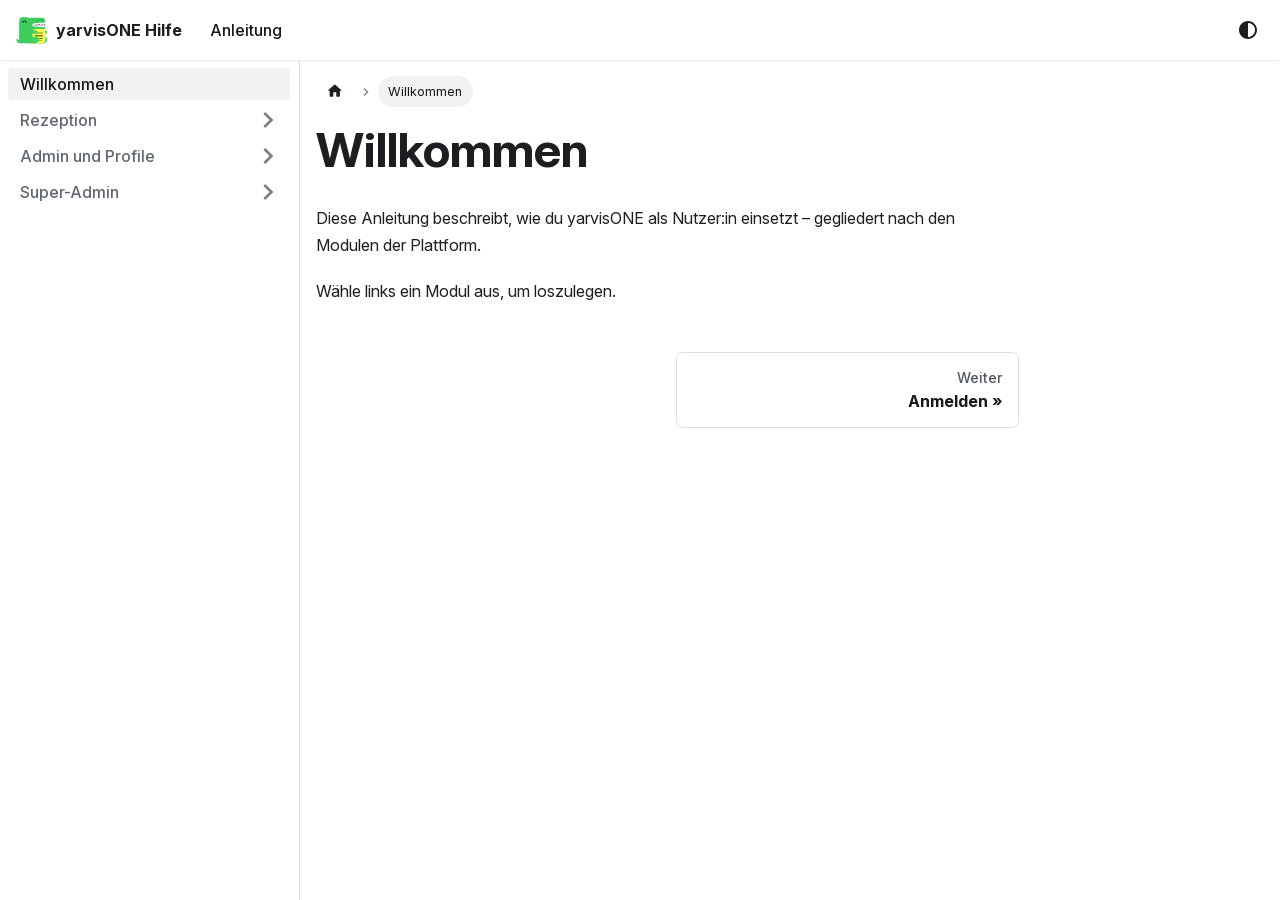
==== commit 3ae90bac: "Manual build: Branding/Catalyst-Farben, ohne Startseite Temporärer manueller Build von feature/user-" ====
--- a/index.html
+++ b/index.html
@@ -1,16 +1,18 @@
 <!doctype html>
-<html lang="de" dir="ltr" class="plugin-pages plugin-id-default" data-has-hydrated="false">
+<html lang="de" dir="ltr" class="docs-wrapper plugin-docs plugin-id-default docs-version-current docs-doc-page docs-doc-id-intro" data-has-hydrated="false">
 <head>
 <meta charset="UTF-8">
 <meta name="generator" content="Docusaurus v3.10.2">
-<title data-rh="true">Hello from yarvisONE Hilfe | yarvisONE Hilfe</title><meta data-rh="true" name="viewport" content="width=device-width,initial-scale=1"><meta data-rh="true" name="twitter:card" content="summary_large_image"><meta data-rh="true" property="og:url" content="https://docs.yarvis.one/"><meta data-rh="true" property="og:locale" content="de"><meta data-rh="true" name="docusaurus_locale" content="de"><meta data-rh="true" name="docusaurus_tag" content="default"><meta data-rh="true" name="docsearch:language" content="de"><meta data-rh="true" name="docsearch:docusaurus_tag" content="default"><meta data-rh="true" property="og:title" content="Hello from yarvisONE Hilfe | yarvisONE Hilfe"><meta data-rh="true" name="description" content="Description will go into a meta tag in &lt;head /&gt;"><meta data-rh="true" property="og:description" content="Description will go into a meta tag in &lt;head /&gt;"><link data-rh="true" rel="icon" href="/img/favicon.ico"><link data-rh="true" rel="canonical" href="https://docs.yarvis.one/"><link data-rh="true" rel="alternate" href="https://docs.yarvis.one/" hreflang="de"><link data-rh="true" rel="alternate" href="https://docs.yarvis.one/" hreflang="x-default"><script data-rh="true">function insertBanner(){var n=document.createElement("div");n.id="__docusaurus-base-url-issue-banner-container";n.innerHTML='\n<div id="__docusaurus-base-url-issue-banner" style="border: thick solid red; background-color: rgb(255, 230, 179); margin: 20px; padding: 20px; font-size: 20px;">\n   <p style="font-weight: bold; font-size: 30px;">Your Docusaurus site did not load properly.</p>\n   <p>A very common reason is a wrong site <a href="https://docusaurus.io/docs/docusaurus.config.js/#baseUrl" style="font-weight: bold;">baseUrl configuration</a>.</p>\n   <p>Current configured baseUrl = <span style="font-weight: bold; color: red;">/</span>  (default value)</p>\n   <p>We suggest trying baseUrl = <span id="__docusaurus-base-url-issue-banner-suggestion-container" style="font-weight: bold; color: green;"></span></p>\n</div>\n',document.body.prepend(n);var e=document.getElementById("__docusaurus-base-url-issue-banner-suggestion-container"),s=window.location.pathname,o="/"===s.substr(-1)?s:s+"/";e.textContent=o}document.addEventListener("DOMContentLoaded",function(){void 0===window.docusaurus&&insertBanner()})</script><link rel="stylesheet" href="/assets/css/styles.28779246.css">
-<script src="/assets/js/runtime~main.0d401588.js" defer="defer"></script>
-<script src="/assets/js/main.827d61c4.js" defer="defer"></script>
+<title data-rh="true">Willkommen | yarvisONE Hilfe</title><meta data-rh="true" name="viewport" content="width=device-width,initial-scale=1"><meta data-rh="true" name="twitter:card" content="summary_large_image"><meta data-rh="true" property="og:url" content="https://docs.yarvis.one/"><meta data-rh="true" property="og:locale" content="de"><meta data-rh="true" name="docusaurus_locale" content="de"><meta data-rh="true" name="docsearch:language" content="de"><meta data-rh="true" name="docusaurus_version" content="current"><meta data-rh="true" name="docusaurus_tag" content="docs-default-current"><meta data-rh="true" name="docsearch:version" content="current"><meta data-rh="true" name="docsearch:docusaurus_tag" content="docs-default-current"><meta data-rh="true" property="og:title" content="Willkommen | yarvisONE Hilfe"><meta data-rh="true" name="description" content="Diese Anleitung beschreibt, wie du yarvisONE als Nutzer:in einsetzt – gegliedert nach den Modulen der Plattform."><meta data-rh="true" property="og:description" content="Diese Anleitung beschreibt, wie du yarvisONE als Nutzer:in einsetzt – gegliedert nach den Modulen der Plattform."><link data-rh="true" rel="icon" href="/img/favicon.ico"><link data-rh="true" rel="canonical" href="https://docs.yarvis.one/"><link data-rh="true" rel="alternate" href="https://docs.yarvis.one/" hreflang="de"><link data-rh="true" rel="alternate" href="https://docs.yarvis.one/" hreflang="x-default"><script data-rh="true">function insertBanner(){var n=document.createElement("div");n.id="__docusaurus-base-url-issue-banner-container";n.innerHTML='\n<div id="__docusaurus-base-url-issue-banner" style="border: thick solid red; background-color: rgb(255, 230, 179); margin: 20px; padding: 20px; font-size: 20px;">\n   <p style="font-weight: bold; font-size: 30px;">Your Docusaurus site did not load properly.</p>\n   <p>A very common reason is a wrong site <a href="https://docusaurus.io/docs/docusaurus.config.js/#baseUrl" style="font-weight: bold;">baseUrl configuration</a>.</p>\n   <p>Current configured baseUrl = <span style="font-weight: bold; color: red;">/</span>  (default value)</p>\n   <p>We suggest trying baseUrl = <span id="__docusaurus-base-url-issue-banner-suggestion-container" style="font-weight: bold; color: green;"></span></p>\n</div>\n',document.body.prepend(n);var e=document.getElementById("__docusaurus-base-url-issue-banner-suggestion-container"),s=window.location.pathname,o="/"===s.substr(-1)?s:s+"/";e.textContent=o}document.addEventListener("DOMContentLoaded",function(){void 0===window.docusaurus&&insertBanner()})</script><script data-rh="true" type="application/ld+json">{"@context":"https://schema.org","@type":"BreadcrumbList","itemListElement":[{"@type":"ListItem","position":1,"name":"Willkommen","item":"https://docs.yarvis.one/"}]}</script><link rel="stylesheet" href="/assets/css/styles.78bacae1.css">
+<script src="/assets/js/runtime~main.dc24d5d1.js" defer="defer"></script>
+<script src="/assets/js/main.1b3eb853.js" defer="defer"></script>
 </head>
 <body>
 <svg style="display: none;"><defs>
 <symbol id="theme-svg-external-link" viewBox="0 0 24 24"><path fill="currentColor" d="M21 13v10h-21v-19h12v2h-10v15h17v-8h2zm3-12h-10.988l4.035 4-6.977 7.07 2.828 2.828 6.977-7.07 4.125 4.172v-11z"/></symbol>
 </defs></svg>
-<script>!function(){var t=function(){try{return new URLSearchParams(window.location.search).get("docusaurus-theme")}catch(t){}}()||function(){try{return window.localStorage.getItem("theme")}catch(t){}}();document.documentElement.setAttribute("data-theme",t||(window.matchMedia("(prefers-color-scheme: dark)").matches?"dark":"light")),document.documentElement.setAttribute("data-theme-choice",t||"system")}(),function(){try{const c=new URLSearchParams(window.location.search).entries();for(var[t,e]of c)if(t.startsWith("docusaurus-data-")){var a=t.replace("docusaurus-data-","data-");document.documentElement.setAttribute(a,e)}}catch(t){}}()</script><div id="__docusaurus"><link rel="preload" as="image" href="/img/logo.svg"><div role="region" aria-label="Zum Hauptinhalt springen"><a class="skipToContent_fXgn" href="#__docusaurus_skipToContent_fallback">Zum Hauptinhalt springen</a></div><nav aria-label="Main" class="theme-layout-navbar navbar navbar--fixed-top"><div class="navbar__inner"><div class="theme-layout-navbar-left navbar__items"><button aria-label="Toggle navigation bar" aria-expanded="false" class="navbar__toggle clean-btn" type="button"><svg width="30" height="30" viewBox="0 0 30 30" aria-hidden="true"><path stroke="currentColor" stroke-linecap="round" stroke-miterlimit="10" stroke-width="2" d="M4 7h22M4 15h22M4 23h22"></path></svg></button><a class="navbar__brand" href="/"><div class="navbar__logo"><img src="/img/logo.svg" alt="yarvisONE Logo" class="themedComponent_mlkZ themedComponent--light_NVdE"><img src="/img/logo.svg" alt="yarvisONE Logo" class="themedComponent_mlkZ themedComponent--dark_xIcU"></div><b class="navbar__title text--truncate">yarvisONE Hilfe</b></a><a class="navbar__item navbar__link" href="/docs/intro">Anleitung</a></div><div class="theme-layout-navbar-right navbar__items navbar__items--right"><div class="toggle_vylO colorModeToggle_DEke"><button class="clean-btn toggleButton_gllP toggleButtonDisabled_aARS" type="button" disabled="" title="system mode" aria-label="Umschalten zwischen dunkler und heller Ansicht (momentan system mode)"><svg viewBox="0 0 24 24" width="24" height="24" aria-hidden="true" class="toggleIcon_g3eP lightToggleIcon_pyhR"><path fill="currentColor" d="M12,9c1.65,0,3,1.35,3,3s-1.35,3-3,3s-3-1.35-3-3S10.35,9,12,9 M12,7c-2.76,0-5,2.24-5,5s2.24,5,5,5s5-2.24,5-5 S14.76,7,12,7L12,7z M2,13l2,0c0.55,0,1-0.45,1-1s-0.45-1-1-1l-2,0c-0.55,0-1,0.45-1,1S1.45,13,2,13z M20,13l2,0c0.55,0,1-0.45,1-1 s-0.45-1-1-1l-2,0c-0.55,0-1,0.45-1,1S19.45,13,20,13z M11,2v2c0,0.55,0.45,1,1,1s1-0.45,1-1V2c0-0.55-0.45-1-1-1S11,1.45,11,2z M11,20v2c0,0.55,0.45,1,1,1s1-0.45,1-1v-2c0-0.55-0.45-1-1-1C11.45,19,11,19.45,11,20z M5.99,4.58c-0.39-0.39-1.03-0.39-1.41,0 c-0.39,0.39-0.39,1.03,0,1.41l1.06,1.06c0.39,0.39,1.03,0.39,1.41,0s0.39-1.03,0-1.41L5.99,4.58z M18.36,16.95 c-0.39-0.39-1.03-0.39-1.41,0c-0.39,0.39-0.39,1.03,0,1.41l1.06,1.06c0.39,0.39,1.03,0.39,1.41,0c0.39-0.39,0.39-1.03,0-1.41 L18.36,16.95z M19.42,5.99c0.39-0.39,0.39-1.03,0-1.41c-0.39-0.39-1.03-0.39-1.41,0l-1.06,1.06c-0.39,0.39-0.39,1.03,0,1.41 s1.03,0.39,1.41,0L19.42,5.99z M7.05,18.36c0.39-0.39,0.39-1.03,0-1.41c-0.39-0.39-1.03-0.39-1.41,0l-1.06,1.06 c-0.39,0.39-0.39,1.03,0,1.41s1.03,0.39,1.41,0L7.05,18.36z"></path></svg><svg viewBox="0 0 24 24" width="24" height="24" aria-hidden="true" class="toggleIcon_g3eP darkToggleIcon_wfgR"><path fill="currentColor" d="M9.37,5.51C9.19,6.15,9.1,6.82,9.1,7.5c0,4.08,3.32,7.4,7.4,7.4c0.68,0,1.35-0.09,1.99-0.27C17.45,17.19,14.93,19,12,19 c-3.86,0-7-3.14-7-7C5,9.07,6.81,6.55,9.37,5.51z M12,3c-4.97,0-9,4.03-9,9s4.03,9,9,9s9-4.03,9-9c0-0.46-0.04-0.92-0.1-1.36 c-0.98,1.37-2.58,2.26-4.4,2.26c-2.98,0-5.4-2.42-5.4-5.4c0-1.81,0.89-3.42,2.26-4.4C12.92,3.04,12.46,3,12,3L12,3z"></path></svg><svg viewBox="0 0 24 24" width="24" height="24" aria-hidden="true" class="toggleIcon_g3eP systemToggleIcon_QzmC"><path fill="currentColor" d="m12 21c4.971 0 9-4.029 9-9s-4.029-9-9-9-9 4.029-9 9 4.029 9 9 9zm4.95-13.95c1.313 1.313 2.05 3.093 2.05 4.95s-0.738 3.637-2.05 4.95c-1.313 1.313-3.093 2.05-4.95 2.05v-14c1.857 0 3.637 0.737 4.95 2.05z"></path></svg></button></div><div class="navbarSearchContainer_Bca1"></div></div></div><div role="presentation" class="navbar-sidebar__backdrop"></div></nav><div id="__docusaurus_skipToContent_fallback" class="theme-layout-main main-wrapper mainWrapper_z2l0"><header class="hero hero--primary heroBanner_qdFl"><div class="container"><h1 class="hero__title">yarvisONE Hilfe</h1><p class="hero__subtitle">Dokumentation für Nutzer:innen von yarvisONE</p><div class="buttons_AeoN"><a class="button button--secondary button--lg" href="/docs/intro">Zur Anleitung</a></div></div></header></div><footer class="theme-layout-footer footer footer--dark"><div class="container container-fluid"><div class="footer__bottom text--center"><div class="footer__copyright">Copyright © 2026 yarvis</div></div></div></footer></div>
+<script>!function(){var t=function(){try{return new URLSearchParams(window.location.search).get("docusaurus-theme")}catch(t){}}()||function(){try{return window.localStorage.getItem("theme")}catch(t){}}();document.documentElement.setAttribute("data-theme",t||(window.matchMedia("(prefers-color-scheme: dark)").matches?"dark":"light")),document.documentElement.setAttribute("data-theme-choice",t||"system")}(),function(){try{const c=new URLSearchParams(window.location.search).entries();for(var[t,e]of c)if(t.startsWith("docusaurus-data-")){var a=t.replace("docusaurus-data-","data-");document.documentElement.setAttribute(a,e)}}catch(t){}}()</script><div id="__docusaurus"><link rel="preload" as="image" href="/img/logo.svg"><div role="region" aria-label="Zum Hauptinhalt springen"><a class="skipToContent_fXgn" href="#__docusaurus_skipToContent_fallback">Zum Hauptinhalt springen</a></div><nav aria-label="Main" class="theme-layout-navbar navbar navbar--fixed-top"><div class="navbar__inner"><div class="theme-layout-navbar-left navbar__items"><button aria-label="Toggle navigation bar" aria-expanded="false" class="navbar__toggle clean-btn" type="button"><svg width="30" height="30" viewBox="0 0 30 30" aria-hidden="true"><path stroke="currentColor" stroke-linecap="round" stroke-miterlimit="10" stroke-width="2" d="M4 7h22M4 15h22M4 23h22"></path></svg></button><a class="navbar__brand" href="/"><div class="navbar__logo"><img src="/img/logo.svg" alt="yarvisONE Logo" class="themedComponent_mlkZ themedComponent--light_NVdE"><img src="/img/logo.svg" alt="yarvisONE Logo" class="themedComponent_mlkZ themedComponent--dark_xIcU"></div><b class="navbar__title text--truncate">yarvisONE Hilfe</b></a><a aria-current="page" class="navbar__item navbar__link navbar__link--active" href="/">Anleitung</a></div><div class="theme-layout-navbar-right navbar__items navbar__items--right"><div class="toggle_vylO colorModeToggle_DEke"><button class="clean-btn toggleButton_gllP toggleButtonDisabled_aARS" type="button" disabled="" title="system mode" aria-label="Umschalten zwischen dunkler und heller Ansicht (momentan system mode)"><svg viewBox="0 0 24 24" width="24" height="24" aria-hidden="true" class="toggleIcon_g3eP lightToggleIcon_pyhR"><path fill="currentColor" d="M12,9c1.65,0,3,1.35,3,3s-1.35,3-3,3s-3-1.35-3-3S10.35,9,12,9 M12,7c-2.76,0-5,2.24-5,5s2.24,5,5,5s5-2.24,5-5 S14.76,7,12,7L12,7z M2,13l2,0c0.55,0,1-0.45,1-1s-0.45-1-1-1l-2,0c-0.55,0-1,0.45-1,1S1.45,13,2,13z M20,13l2,0c0.55,0,1-0.45,1-1 s-0.45-1-1-1l-2,0c-0.55,0-1,0.45-1,1S19.45,13,20,13z M11,2v2c0,0.55,0.45,1,1,1s1-0.45,1-1V2c0-0.55-0.45-1-1-1S11,1.45,11,2z M11,20v2c0,0.55,0.45,1,1,1s1-0.45,1-1v-2c0-0.55-0.45-1-1-1C11.45,19,11,19.45,11,20z M5.99,4.58c-0.39-0.39-1.03-0.39-1.41,0 c-0.39,0.39-0.39,1.03,0,1.41l1.06,1.06c0.39,0.39,1.03,0.39,1.41,0s0.39-1.03,0-1.41L5.99,4.58z M18.36,16.95 c-0.39-0.39-1.03-0.39-1.41,0c-0.39,0.39-0.39,1.03,0,1.41l1.06,1.06c0.39,0.39,1.03,0.39,1.41,0c0.39-0.39,0.39-1.03,0-1.41 L18.36,16.95z M19.42,5.99c0.39-0.39,0.39-1.03,0-1.41c-0.39-0.39-1.03-0.39-1.41,0l-1.06,1.06c-0.39,0.39-0.39,1.03,0,1.41 s1.03,0.39,1.41,0L19.42,5.99z M7.05,18.36c0.39-0.39,0.39-1.03,0-1.41c-0.39-0.39-1.03-0.39-1.41,0l-1.06,1.06 c-0.39,0.39-0.39,1.03,0,1.41s1.03,0.39,1.41,0L7.05,18.36z"></path></svg><svg viewBox="0 0 24 24" width="24" height="24" aria-hidden="true" class="toggleIcon_g3eP darkToggleIcon_wfgR"><path fill="currentColor" d="M9.37,5.51C9.19,6.15,9.1,6.82,9.1,7.5c0,4.08,3.32,7.4,7.4,7.4c0.68,0,1.35-0.09,1.99-0.27C17.45,17.19,14.93,19,12,19 c-3.86,0-7-3.14-7-7C5,9.07,6.81,6.55,9.37,5.51z M12,3c-4.97,0-9,4.03-9,9s4.03,9,9,9s9-4.03,9-9c0-0.46-0.04-0.92-0.1-1.36 c-0.98,1.37-2.58,2.26-4.4,2.26c-2.98,0-5.4-2.42-5.4-5.4c0-1.81,0.89-3.42,2.26-4.4C12.92,3.04,12.46,3,12,3L12,3z"></path></svg><svg viewBox="0 0 24 24" width="24" height="24" aria-hidden="true" class="toggleIcon_g3eP systemToggleIcon_QzmC"><path fill="currentColor" d="m12 21c4.971 0 9-4.029 9-9s-4.029-9-9-9-9 4.029-9 9 4.029 9 9 9zm4.95-13.95c1.313 1.313 2.05 3.093 2.05 4.95s-0.738 3.637-2.05 4.95c-1.313 1.313-3.093 2.05-4.95 2.05v-14c1.857 0 3.637 0.737 4.95 2.05z"></path></svg></button></div><div class="navbarSearchContainer_Bca1"></div></div></div><div role="presentation" class="navbar-sidebar__backdrop"></div></nav><div id="__docusaurus_skipToContent_fallback" class="theme-layout-main main-wrapper mainWrapper_z2l0"><div class="docsWrapper_hBAB"><button aria-label="Zurück nach oben scrollen" class="clean-btn theme-back-to-top-button backToTopButton_sjWU" type="button"></button><div class="docRoot_UBD9"><aside class="theme-doc-sidebar-container docSidebarContainer_YfHR"><div class="sidebarViewport_aRkj"><div class="sidebar_njMd"><nav aria-label="Docs sidebar" class="menu thin-scrollbar menu_SIkG"><ul class="theme-doc-sidebar-menu menu__list"><li class="theme-doc-sidebar-item-link theme-doc-sidebar-item-link-level-1 menu__list-item"><a class="menu__link menu__link--active" aria-current="page" href="/"><span class="linkLabel_WmDU">Willkommen</span></a></li><li class="theme-doc-sidebar-item-category theme-doc-sidebar-item-category-level-1 menu__list-item menu__list-item--collapsed"><div class="menu__list-item-collapsible"><a class="categoryLink_byQd menu__link menu__link--sublist menu__link--sublist-caret" role="button" aria-expanded="false" href="/rezeption/login"><span class="categoryLinkLabel_W154">Rezeption</span></a></div></li><li class="theme-doc-sidebar-item-category theme-doc-sidebar-item-category-level-1 menu__list-item menu__list-item--collapsed"><div class="menu__list-item-collapsible"><a class="categoryLink_byQd menu__link menu__link--sublist menu__link--sublist-caret" role="button" aria-expanded="false" href="/admin-und-profile/profil-bearbeiten"><span class="categoryLinkLabel_W154">Admin und Profile</span></a></div></li><li class="theme-doc-sidebar-item-category theme-doc-sidebar-item-category-level-1 menu__list-item menu__list-item--collapsed"><div class="menu__list-item-collapsible"><a class="categoryLink_byQd menu__link menu__link--sublist menu__link--sublist-caret" role="button" aria-expanded="false" href="/super-admin/module-verwalten"><span class="categoryLinkLabel_W154">Super-Admin</span></a></div></li></ul></nav></div></div></aside><main class="docMainContainer_TBSr"><div class="container padding-top--md padding-bottom--lg"><div class="row"><div class="col docItemCol_VOVn"><div class="docItemContainer_Djhp"><article><nav class="theme-doc-breadcrumbs breadcrumbsContainer_Z_bl" aria-label="Breadcrumbs"><ul class="breadcrumbs"><li class="breadcrumbs__item"><a aria-label="Home page" class="breadcrumbs__link" href="/"><svg viewBox="0 0 24 24" class="breadcrumbHomeIcon_YNFT"><path d="M10 19v-5h4v5c0 .55.45 1 1 1h3c.55 0 1-.45 1-1v-7h1.7c.46 0 .68-.57.33-.87L12.67 3.6c-.38-.34-.96-.34-1.34 0l-8.36 7.53c-.34.3-.13.87.33.87H5v7c0 .55.45 1 1 1h3c.55 0 1-.45 1-1z" fill="currentColor"></path></svg></a></li><li class="breadcrumbs__item breadcrumbs__item--active"><span class="breadcrumbs__link">Willkommen</span></li></ul></nav><div class="theme-doc-markdown markdown"><header><h1>Willkommen</h1></header>
+<p>Diese Anleitung beschreibt, wie du yarvisONE als Nutzer<!-- -->:in<!-- --> einsetzt – gegliedert nach den Modulen der Plattform.</p>
+<p>Wähle links ein Modul aus, um loszulegen.</p></div></article><nav class="docusaurus-mt-lg pagination-nav" aria-label="Dokumentation Seiten"><a class="pagination-nav__link pagination-nav__link--next" href="/rezeption/login"><div class="pagination-nav__sublabel">Weiter</div><div class="pagination-nav__label">Anmelden</div></a></nav></div></div></div></div></main></div></div></div></div>
 </body>
 </html>
--- a/assets/css/styles.78bacae1.css
+++ b/assets/css/styles.78bacae1.css
@@ -0,0 +1 @@
+.col,.container{padding:0 var(--ifm-spacing-horizontal);width:100%}.markdown>h2,.markdown>h3,.markdown>h4,.markdown>h5,.markdown>h6{margin-bottom:calc(var(--ifm-heading-vertical-rhythm-bottom)*var(--ifm-leading))}.markdown li,body{word-wrap:break-word}body,ol ol,ol ul,ul ol,ul ul{margin:0}pre,table{overflow:auto}blockquote,pre{margin:0 0 var(--ifm-spacing-vertical)}.breadcrumbs__link,.button{transition-timing-function:var(--ifm-transition-timing-default)}.button,code{vertical-align:middle}.button--outline.button--active,.button--outline:active,.button--outline:hover,:root{--ifm-button-color:var(--ifm-font-color-base-inverse)}.menu__link:hover,a{transition:color var(--ifm-transition-fast) var(--ifm-transition-timing-default)}.navbar--dark,:root{--ifm-navbar-link-hover-color:var(--ifm-color-primary)}.menu,.navbar-sidebar{overflow-x:hidden}:root,html[data-theme=dark]{--ifm-color-emphasis-500:var(--ifm-color-gray-500)}.toggleButton_gllP,html{-webkit-tap-highlight-color:transparent}.clean-list,.containsTaskList_mC6p,.details_lb9f>summary,.dropdown__menu,.menu__list{list-style:none}:root{--ifm-color-scheme:light;--ifm-dark-value:10%;--ifm-darker-value:15%;--ifm-darkest-value:30%;--ifm-light-value:15%;--ifm-lighter-value:30%;--ifm-lightest-value:50%;--ifm-contrast-background-value:90%;--ifm-contrast-foreground-value:70%;--ifm-contrast-background-dark-value:70%;--ifm-contrast-foreground-dark-value:90%;--ifm-color-primary:#3578e5;--ifm-color-secondary:#ebedf0;--ifm-color-success:#00a400;--ifm-color-info:#54c7ec;--ifm-color-warning:#ffba00;--ifm-color-danger:#fa383e;--ifm-color-primary-dark:#306cce;--ifm-color-primary-darker:#2d66c3;--ifm-color-primary-darkest:#2554a0;--ifm-color-primary-light:#538ce9;--ifm-color-primary-lighter:#72a1ed;--ifm-color-primary-lightest:#9abcf2;--ifm-color-primary-contrast-background:#ebf2fc;--ifm-color-primary-contrast-foreground:#102445;--ifm-color-secondary-dark:#d4d5d8;--ifm-color-secondary-darker:#c8c9cc;--ifm-color-secondary-darkest:#a4a6a8;--ifm-color-secondary-light:#eef0f2;--ifm-color-secondary-lighter:#f1f2f5;--ifm-color-secondary-lightest:#f5f6f8;--ifm-color-secondary-contrast-background:#fdfdfe;--ifm-color-secondary-contrast-foreground:#474748;--ifm-color-success-dark:#009400;--ifm-color-success-darker:#008b00;--ifm-color-success-darkest:#007300;--ifm-color-success-light:#26b226;--ifm-color-success-lighter:#4dbf4d;--ifm-color-success-lightest:#80d280;--ifm-color-success-contrast-background:#e6f6e6;--ifm-color-success-contrast-foreground:#003100;--ifm-color-info-dark:#4cb3d4;--ifm-color-info-darker:#47a9c9;--ifm-color-info-darkest:#3b8ba5;--ifm-color-info-light:#6ecfef;--ifm-color-info-lighter:#87d8f2;--ifm-color-info-lightest:#aae3f6;--ifm-color-info-contrast-background:#eef9fd;--ifm-color-info-contrast-foreground:#193c47;--ifm-color-warning-dark:#e6a700;--ifm-color-warning-darker:#d99e00;--ifm-color-warning-darkest:#b38200;--ifm-color-warning-light:#ffc426;--ifm-color-warning-lighter:#ffcf4d;--ifm-color-warning-lightest:#ffdd80;--ifm-color-warning-contrast-background:#fff8e6;--ifm-color-warning-contrast-foreground:#4d3800;--ifm-color-danger-dark:#e13238;--ifm-color-danger-darker:#d53035;--ifm-color-danger-darkest:#af272b;--ifm-color-danger-light:#fb565b;--ifm-color-danger-lighter:#fb7478;--ifm-color-danger-lightest:#fd9c9f;--ifm-color-danger-contrast-background:#ffebec;--ifm-color-danger-contrast-foreground:#4b1113;--ifm-color-white:#fff;--ifm-color-black:#000;--ifm-color-gray-0:var(--ifm-color-white);--ifm-color-gray-100:#f5f6f7;--ifm-color-gray-200:#ebedf0;--ifm-color-gray-300:#dadde1;--ifm-color-gray-400:#ccd0d5;--ifm-color-gray-500:#bec3c9;--ifm-color-gray-600:#8d949e;--ifm-color-gray-700:#606770;--ifm-color-gray-800:#444950;--ifm-color-gray-900:#1c1e21;--ifm-color-gray-1000:var(--ifm-color-black);--ifm-color-emphasis-0:var(--ifm-color-gray-0);--ifm-color-emphasis-100:var(--ifm-color-gray-100);--ifm-color-emphasis-200:var(--ifm-color-gray-200);--ifm-color-emphasis-300:var(--ifm-color-gray-300);--ifm-color-emphasis-400:var(--ifm-color-gray-400);--ifm-color-emphasis-600:var(--ifm-color-gray-600);--ifm-color-emphasis-700:var(--ifm-color-gray-700);--ifm-color-emphasis-800:var(--ifm-color-gray-800);--ifm-color-emphasis-900:var(--ifm-color-gray-900);--ifm-color-emphasis-1000:var(--ifm-color-gray-1000);--ifm-color-content:var(--ifm-color-emphasis-900);--ifm-color-content-inverse:var(--ifm-color-emphasis-0);--ifm-color-content-secondary:#525860;--ifm-background-color:#0000;--ifm-background-surface-color:var(--ifm-color-content-inverse);--ifm-global-border-width:1px;--ifm-global-radius:0.4rem;--ifm-hover-overlay:#0000000d;--ifm-font-color-base:var(--ifm-color-content);--ifm-font-color-base-inverse:var(--ifm-color-content-inverse);--ifm-font-color-secondary:var(--ifm-color-content-secondary);--ifm-font-family-base:system-ui,-apple-system,Segoe UI,Roboto,Ubuntu,Cantarell,Noto Sans,sans-serif,BlinkMacSystemFont,"Segoe UI",Helvetica,Arial,sans-serif,"Apple Color Emoji","Segoe UI Emoji","Segoe UI Symbol";--ifm-font-family-monospace:SFMono-Regular,Menlo,Monaco,Consolas,"Liberation Mono","Courier New",monospace;--ifm-font-size-base:100%;--ifm-font-weight-light:300;--ifm-font-weight-normal:400;--ifm-font-weight-semibold:500;--ifm-font-weight-bold:700;--ifm-font-weight-base:var(--ifm-font-weight-normal);--ifm-line-height-base:1.65;--ifm-global-spacing:1rem;--ifm-spacing-vertical:var(--ifm-global-spacing);--ifm-spacing-horizontal:var(--ifm-global-spacing);--ifm-transition-fast:200ms;--ifm-transition-slow:400ms;--ifm-transition-timing-default:cubic-bezier(0.08,0.52,0.52,1);--ifm-global-shadow-lw:0 1px 2px 0 #0000001a;--ifm-global-shadow-md:0 5px 40px #0003;--ifm-global-shadow-tl:0 12px 28px 0 #0003,0 2px 4px 0 #0000001a;--ifm-z-index-dropdown:100;--ifm-z-index-fixed:200;--ifm-z-index-overlay:400;--ifm-container-width:1140px;--ifm-container-width-xl:1320px;--ifm-code-background:#f6f7f8;--ifm-code-border-radius:var(--ifm-global-radius);--ifm-code-font-size:90%;--ifm-code-padding-horizontal:0.1rem;--ifm-code-padding-vertical:0.1rem;--ifm-pre-background:var(--ifm-code-background);--ifm-pre-border-radius:var(--ifm-code-border-radius);--ifm-pre-color:inherit;--ifm-pre-line-height:1.45;--ifm-pre-padding:1rem;--ifm-heading-color:inherit;--ifm-heading-margin-top:0;--ifm-heading-margin-bottom:var(--ifm-spacing-vertical);--ifm-heading-font-family:var(--ifm-font-family-base);--ifm-heading-font-weight:var(--ifm-font-weight-bold);--ifm-heading-line-height:1.25;--ifm-h1-font-size:2rem;--ifm-h2-font-size:1.5rem;--ifm-h3-font-size:1.25rem;--ifm-h4-font-size:1rem;--ifm-h5-font-size:0.875rem;--ifm-h6-font-size:0.85rem;--ifm-image-alignment-padding:1.25rem;--ifm-leading-desktop:1.25;--ifm-leading:calc(var(--ifm-leading-desktop)*1rem);--ifm-list-left-padding:2rem;--ifm-list-margin:1rem;--ifm-list-item-margin:0.25rem;--ifm-list-paragraph-margin:1rem;--ifm-table-cell-padding:0.75rem;--ifm-table-background:#0000;--ifm-table-stripe-background:#00000008;--ifm-table-border-width:1px;--ifm-table-border-color:var(--ifm-color-emphasis-300);--ifm-table-head-background:inherit;--ifm-table-head-color:inherit;--ifm-table-head-font-weight:var(--ifm-font-weight-bold);--ifm-table-cell-color:inherit;--ifm-link-color:var(--ifm-color-primary);--ifm-link-decoration:none;--ifm-link-hover-color:var(--ifm-link-color);--ifm-link-hover-decoration:underline;--ifm-paragraph-margin-bottom:var(--ifm-leading);--ifm-blockquote-font-size:var(--ifm-font-size-base);--ifm-blockquote-border-left-width:2px;--ifm-blockquote-padding-horizontal:var(--ifm-spacing-horizontal);--ifm-blockquote-padding-vertical:0;--ifm-blockquote-shadow:none;--ifm-blockquote-color:var(--ifm-color-emphasis-800);--ifm-blockquote-border-color:var(--ifm-color-emphasis-300);--ifm-hr-background-color:var(--ifm-color-emphasis-500);--ifm-hr-height:1px;--ifm-hr-margin-vertical:1.5rem;--ifm-scrollbar-size:7px;--ifm-scrollbar-track-background-color:#f1f1f1;--ifm-scrollbar-thumb-background-color:silver;--ifm-scrollbar-thumb-hover-background-color:#a7a7a7;--ifm-alert-background-color:inherit;--ifm-alert-border-color:inherit;--ifm-alert-border-radius:var(--ifm-global-radius);--ifm-alert-border-width:0px;--ifm-alert-border-left-width:5px;--ifm-alert-color:var(--ifm-font-color-base);--ifm-alert-padding-horizontal:var(--ifm-spacing-horizontal);--ifm-alert-padding-vertical:var(--ifm-spacing-vertical);--ifm-alert-shadow:var(--ifm-global-shadow-lw);--ifm-avatar-intro-margin:1rem;--ifm-avatar-intro-alignment:inherit;--ifm-avatar-photo-size:3rem;--ifm-badge-background-color:inherit;--ifm-badge-border-color:inherit;--ifm-badge-border-radius:var(--ifm-global-radius);--ifm-badge-border-width:var(--ifm-global-border-width);--ifm-badge-color:var(--ifm-color-white);--ifm-badge-padding-horizontal:calc(var(--ifm-spacing-horizontal)*0.5);--ifm-badge-padding-vertical:calc(var(--ifm-spacing-vertical)*0.25);--ifm-breadcrumb-border-radius:1.5rem;--ifm-breadcrumb-spacing:0.5rem;--ifm-breadcrumb-color-active:var(--ifm-color-primary);--ifm-breadcrumb-item-background-active:var(--ifm-hover-overlay);--ifm-breadcrumb-padding-horizontal:0.8rem;--ifm-breadcrumb-padding-vertical:0.4rem;--ifm-breadcrumb-size-multiplier:1;--ifm-breadcrumb-separator:url('data:image/svg+xml;utf8,<svg xmlns="http://www.w3.org/2000/svg" x="0px" y="0px" viewBox="0 0 256 256"><g><g><polygon points="79.093,0 48.907,30.187 146.72,128 48.907,225.813 79.093,256 207.093,128"/></g></g><g></g><g></g><g></g><g></g><g></g><g></g><g></g><g></g><g></g><g></g><g></g><g></g><g></g><g></g><g></g></svg>');--ifm-breadcrumb-separator-filter:none;--ifm-breadcrumb-separator-size:0.5rem;--ifm-breadcrumb-separator-size-multiplier:1.25;--ifm-button-background-color:inherit;--ifm-button-border-color:var(--ifm-button-background-color);--ifm-button-border-width:var(--ifm-global-border-width);--ifm-button-font-weight:var(--ifm-font-weight-bold);--ifm-button-padding-horizontal:1.5rem;--ifm-button-padding-vertical:0.375rem;--ifm-button-size-multiplier:1;--ifm-button-transition-duration:var(--ifm-transition-fast);--ifm-button-border-radius:calc(var(--ifm-global-radius)*var(--ifm-button-size-multiplier));--ifm-button-group-spacing:2px;--ifm-card-background-color:var(--ifm-background-surface-color);--ifm-card-border-radius:calc(var(--ifm-global-radius)*2);--ifm-card-horizontal-spacing:var(--ifm-global-spacing);--ifm-card-vertical-spacing:var(--ifm-global-spacing);--ifm-toc-border-color:var(--ifm-color-emphasis-300);--ifm-toc-link-color:var(--ifm-color-content-secondary);--ifm-toc-padding-vertical:0.5rem;--ifm-toc-padding-horizontal:0.5rem;--ifm-dropdown-background-color:var(--ifm-background-surface-color);--ifm-dropdown-font-weight:var(--ifm-font-weight-semibold);--ifm-dropdown-link-color:var(--ifm-font-color-base);--ifm-dropdown-hover-background-color:var(--ifm-hover-overlay);--ifm-footer-background-color:var(--ifm-color-emphasis-100);--ifm-footer-color:inherit;--ifm-footer-link-color:var(--ifm-color-emphasis-700);--ifm-footer-link-hover-color:var(--ifm-color-primary);--ifm-footer-link-horizontal-spacing:0.5rem;--ifm-footer-padding-horizontal:calc(var(--ifm-spacing-horizontal)*2);--ifm-footer-padding-vertical:calc(var(--ifm-spacing-vertical)*2);--ifm-footer-title-color:inherit;--ifm-footer-logo-max-width:min(30rem,90vw);--ifm-hero-background-color:var(--ifm-background-surface-color);--ifm-hero-text-color:var(--ifm-color-emphasis-800);--ifm-menu-color:var(--ifm-color-emphasis-700);--ifm-menu-color-active:var(--ifm-color-primary);--ifm-menu-color-background-active:var(--ifm-hover-overlay);--ifm-menu-color-background-hover:var(--ifm-hover-overlay);--ifm-menu-link-padding-horizontal:0.75rem;--ifm-menu-link-padding-vertical:0.375rem;--ifm-menu-link-sublist-icon:url('data:image/svg+xml;utf8,<svg xmlns="http://www.w3.org/2000/svg" width="16px" height="16px" viewBox="0 0 24 24"><path fill="rgba(0,0,0,0.5)" d="M7.41 15.41L12 10.83l4.59 4.58L18 14l-6-6-6 6z"></path></svg>');--ifm-menu-link-sublist-icon-filter:none;--ifm-navbar-background-color:var(--ifm-background-surface-color);--ifm-navbar-height:3.75rem;--ifm-navbar-item-padding-horizontal:0.75rem;--ifm-navbar-item-padding-vertical:0.25rem;--ifm-navbar-link-color:var(--ifm-font-color-base);--ifm-navbar-link-active-color:var(--ifm-link-color);--ifm-navbar-padding-horizontal:var(--ifm-spacing-horizontal);--ifm-navbar-padding-vertical:calc(var(--ifm-spacing-vertical)*0.5);--ifm-navbar-shadow:var(--ifm-global-shadow-lw);--ifm-navbar-search-input-background-color:var(--ifm-color-emphasis-200);--ifm-navbar-search-input-color:var(--ifm-color-emphasis-800);--ifm-navbar-search-input-placeholder-color:var(--ifm-color-emphasis-500);--ifm-navbar-search-input-icon:url('data:image/svg+xml;utf8,<svg fill="currentColor" xmlns="http://www.w3.org/2000/svg" viewBox="0 0 16 16" height="16px" width="16px"><path d="M6.02945,10.20327a4.17382,4.17382,0,1,1,4.17382-4.17382A4.15609,4.15609,0,0,1,6.02945,10.20327Zm9.69195,4.2199L10.8989,9.59979A5.88021,5.88021,0,0,0,12.058,6.02856,6.00467,6.00467,0,1,0,9.59979,10.8989l4.82338,4.82338a.89729.89729,0,0,0,1.29912,0,.89749.89749,0,0,0-.00087-1.29909Z" /></svg>');--ifm-navbar-sidebar-width:83vw;--ifm-pagination-border-radius:var(--ifm-global-radius);--ifm-pagination-color-active:var(--ifm-color-primary);--ifm-pagination-font-size:1rem;--ifm-pagination-item-active-background:var(--ifm-hover-overlay);--ifm-pagination-page-spacing:0.2em;--ifm-pagination-padding-horizontal:calc(var(--ifm-spacing-horizontal)*1);--ifm-pagination-padding-vertical:calc(var(--ifm-spacing-vertical)*0.25);--ifm-pagination-nav-border-radius:var(--ifm-global-radius);--ifm-pagination-nav-color-hover:var(--ifm-color-primary);--ifm-pills-color-active:var(--ifm-color-primary);--ifm-pills-color-background-active:var(--ifm-hover-overlay);--ifm-pills-spacing:0.125rem;--ifm-tabs-color:var(--ifm-font-color-secondary);--ifm-tabs-color-active:var(--ifm-color-primary);--ifm-tabs-color-active-border:var(--ifm-tabs-color-active);--ifm-tabs-padding-horizontal:1rem;--ifm-tabs-padding-vertical:1rem}.badge--danger,.badge--info,.badge--primary,.badge--secondary,.badge--success,.badge--warning{--ifm-badge-border-color:var(--ifm-badge-background-color)}.button--link,.button--outline{--ifm-button-background-color:#0000}*{box-sizing:border-box}html{background-color:var(--ifm-background-color);color:var(--ifm-font-color-base);color-scheme:var(--ifm-color-scheme);font:var(--ifm-font-size-base)/var(--ifm-line-height-base) var(--ifm-font-family-base);-webkit-font-smoothing:antialiased;text-rendering:optimizelegibility;-webkit-text-size-adjust:100%;text-size-adjust:100%}iframe{border:0;color-scheme:auto}.container{margin:0 auto;max-width:var(--ifm-container-width)}.container--fluid{max-width:inherit}.row{display:flex;flex-wrap:wrap;margin:0 calc(var(--ifm-spacing-horizontal)*-1)}.margin-bottom--none,.margin-vert--none,.markdown>:last-child{margin-bottom:0!important}.margin-top--none,.margin-vert--none{margin-top:0!important}.row--no-gutters{margin-left:0;margin-right:0}.margin-horiz--none,.margin-right--none{margin-right:0!important}.row--no-gutters>.col{padding-left:0;padding-right:0}.row--align-top{align-items:flex-start}.row--align-bottom{align-items:flex-end}.menuExternalLink_NmtK,.row--align-center{align-items:center}.row--align-stretch{align-items:stretch}.row--align-baseline{align-items:baseline}.col{--ifm-col-width:100%;flex:1 0;margin-left:0;max-width:var(--ifm-col-width)}.padding-bottom--none,.padding-vert--none{padding-bottom:0!important}.padding-top--none,.padding-vert--none{padding-top:0!important}.padding-horiz--none,.padding-left--none{padding-left:0!important}.padding-horiz--none,.padding-right--none{padding-right:0!important}.col[class*=col--]{flex:0 0 var(--ifm-col-width)}.col--1{--ifm-col-width:8.33333%}.col--offset-1{margin-left:8.33333%}.col--2{--ifm-col-width:16.66667%}.col--offset-2{margin-left:16.66667%}.col--3{--ifm-col-width:25%}.col--offset-3{margin-left:25%}.col--4{--ifm-col-width:33.33333%}.col--offset-4{margin-left:33.33333%}.col--5{--ifm-col-width:41.66667%}.col--offset-5{margin-left:41.66667%}.col--6{--ifm-col-width:50%}.col--offset-6{margin-left:50%}.col--7{--ifm-col-width:58.33333%}.col--offset-7{margin-left:58.33333%}.col--8{--ifm-col-width:66.66667%}.col--offset-8{margin-left:66.66667%}.col--9{--ifm-col-width:75%}.col--offset-9{margin-left:75%}.col--10{--ifm-col-width:83.33333%}.col--offset-10{margin-left:83.33333%}.col--11{--ifm-col-width:91.66667%}.col--offset-11{margin-left:91.66667%}.col--12{--ifm-col-width:100%}.col--offset-12{margin-left:100%}.margin-horiz--none,.margin-left--none{margin-left:0!important}.margin--none{margin:0!important}.margin-bottom--xs,.margin-vert--xs{margin-bottom:.25rem!important}.margin-top--xs,.margin-vert--xs{margin-top:.25rem!important}.margin-horiz--xs,.margin-left--xs{margin-left:.25rem!important}.margin-horiz--xs,.margin-right--xs{margin-right:.25rem!important}.margin--xs{margin:.25rem!important}.margin-bottom--sm,.margin-vert--sm{margin-bottom:.5rem!important}.margin-top--sm,.margin-vert--sm{margin-top:.5rem!important}.margin-horiz--sm,.margin-left--sm{margin-left:.5rem!important}.margin-horiz--sm,.margin-right--sm{margin-right:.5rem!important}.margin--sm{margin:.5rem!important}.margin-bottom--md,.margin-vert--md{margin-bottom:1rem!important}.margin-top--md,.margin-vert--md{margin-top:1rem!important}.margin-horiz--md,.margin-left--md{margin-left:1rem!important}.margin-horiz--md,.margin-right--md{margin-right:1rem!important}.margin--md{margin:1rem!important}.margin-bottom--lg,.margin-vert--lg{margin-bottom:2rem!important}.margin-top--lg,.margin-vert--lg{margin-top:2rem!important}.margin-horiz--lg,.margin-left--lg{margin-left:2rem!important}.margin-horiz--lg,.margin-right--lg{margin-right:2rem!important}.margin--lg{margin:2rem!important}.margin-bottom--xl,.margin-vert--xl{margin-bottom:5rem!important}.margin-top--xl,.margin-vert--xl{margin-top:5rem!important}.margin-horiz--xl,.margin-left--xl{margin-left:5rem!important}.margin-horiz--xl,.margin-right--xl{margin-right:5rem!important}.margin--xl{margin:5rem!important}.padding--none{padding:0!important}.padding-bottom--xs,.padding-vert--xs{padding-bottom:.25rem!important}.padding-top--xs,.padding-vert--xs{padding-top:.25rem!important}.padding-horiz--xs,.padding-left--xs{padding-left:.25rem!important}.padding-horiz--xs,.padding-right--xs{padding-right:.25rem!important}.padding--xs{padding:.25rem!important}.padding-bottom--sm,.padding-vert--sm{padding-bottom:.5rem!important}.padding-top--sm,.padding-vert--sm{padding-top:.5rem!important}.padding-horiz--sm,.padding-left--sm{padding-left:.5rem!important}.padding-horiz--sm,.padding-right--sm{padding-right:.5rem!important}.padding--sm{padding:.5rem!important}.padding-bottom--md,.padding-vert--md{padding-bottom:1rem!important}.padding-top--md,.padding-vert--md{padding-top:1rem!important}.padding-horiz--md,.padding-left--md{padding-left:1rem!important}.padding-horiz--md,.padding-right--md{padding-right:1rem!important}.padding--md{padding:1rem!important}.padding-bottom--lg,.padding-vert--lg{padding-bottom:2rem!important}.padding-top--lg,.padding-vert--lg{padding-top:2rem!important}.padding-horiz--lg,.padding-left--lg{padding-left:2rem!important}.padding-horiz--lg,.padding-right--lg{padding-right:2rem!important}.padding--lg{padding:2rem!important}.padding-bottom--xl,.padding-vert--xl{padding-bottom:5rem!important}.padding-top--xl,.padding-vert--xl{padding-top:5rem!important}.padding-horiz--xl,.padding-left--xl{padding-left:5rem!important}.padding-horiz--xl,.padding-right--xl{padding-right:5rem!important}.padding--xl{padding:5rem!important}code{background-color:var(--ifm-code-background);border:.1rem solid #0000001a;border-radius:var(--ifm-code-border-radius);font-family:var(--ifm-font-family-monospace);font-size:var(--ifm-code-font-size);padding:var(--ifm-code-padding-vertical) var(--ifm-code-padding-horizontal)}a code{color:inherit}pre{background-color:var(--ifm-pre-background);border-radius:var(--ifm-pre-border-radius);color:var(--ifm-pre-color);font:var(--ifm-code-font-size)/var(--ifm-pre-line-height) var(--ifm-font-family-monospace);padding:var(--ifm-pre-padding)}pre code{background-color:initial;border:none;font-size:100%;line-height:inherit;padding:0}kbd{background-color:var(--ifm-color-emphasis-0);border:1px solid var(--ifm-color-emphasis-400);border-radius:.2rem;box-shadow:inset 0 -1px 0 var(--ifm-color-emphasis-400);color:var(--ifm-color-emphasis-800);font:80% var(--ifm-font-family-monospace);padding:.15rem .3rem}h1,h2,h3,h4,h5,h6{color:var(--ifm-heading-color);font-family:var(--ifm-heading-font-family);font-weight:var(--ifm-heading-font-weight);line-height:var(--ifm-heading-line-height);margin:var(--ifm-heading-margin-top) 0 var(--ifm-heading-margin-bottom) 0}h1{font-size:var(--ifm-h1-font-size)}h2{font-size:var(--ifm-h2-font-size)}h3{font-size:var(--ifm-h3-font-size)}h4{font-size:var(--ifm-h4-font-size)}h5{font-size:var(--ifm-h5-font-size)}h6{font-size:var(--ifm-h6-font-size)}img{max-width:100%}img[align=right]{padding-left:var(--image-alignment-padding)}img[align=left]{padding-right:var(--image-alignment-padding)}.markdown{--ifm-h1-vertical-rhythm-top:3;--ifm-h2-vertical-rhythm-top:2;--ifm-h3-vertical-rhythm-top:1.5;--ifm-heading-vertical-rhythm-top:1.25;--ifm-h1-vertical-rhythm-bottom:1.25;--ifm-heading-vertical-rhythm-bottom:1}.markdown:after,.markdown:before{content:"";display:table}.markdown:after{clear:both}.markdown h1:first-child{--ifm-h1-font-size:3rem;margin-bottom:calc(var(--ifm-h1-vertical-rhythm-bottom)*var(--ifm-leading))}.markdown>h2{--ifm-h2-font-size:2rem;margin-top:calc(var(--ifm-h2-vertical-rhythm-top)*var(--ifm-leading))}.markdown>h3{--ifm-h3-font-size:1.5rem;margin-top:calc(var(--ifm-h3-vertical-rhythm-top)*var(--ifm-leading))}.markdown>h4,.markdown>h5,.markdown>h6{margin-top:calc(var(--ifm-heading-vertical-rhythm-top)*var(--ifm-leading))}.markdown>p,.markdown>pre,.markdown>ul{margin-bottom:var(--ifm-leading)}.markdown li>p{margin-top:var(--ifm-list-paragraph-margin)}.markdown li+li{margin-top:var(--ifm-list-item-margin)}ol,ul{margin:0 0 var(--ifm-list-margin);padding-left:var(--ifm-list-left-padding)}ol ol,ul ol{list-style-type:lower-roman}ol ol ol,ol ul ol,ul ol ol,ul ul ol{list-style-type:lower-alpha}table{border-collapse:collapse;display:block;margin-bottom:var(--ifm-spacing-vertical)}table thead tr{border-bottom:2px solid var(--ifm-table-border-color)}table thead,table tr:nth-child(2n){background-color:var(--ifm-table-stripe-background)}table tr{background-color:var(--ifm-table-background);border-top:var(--ifm-table-border-width) solid var(--ifm-table-border-color)}table td,table th{border:var(--ifm-table-border-width) solid var(--ifm-table-border-color);padding:var(--ifm-table-cell-padding)}table th{background-color:var(--ifm-table-head-background);color:var(--ifm-table-head-color);font-weight:var(--ifm-table-head-font-weight)}table td{color:var(--ifm-table-cell-color)}strong{font-weight:var(--ifm-font-weight-bold)}a{color:var(--ifm-link-color);text-decoration:var(--ifm-link-decoration)}a:hover{color:var(--ifm-link-hover-color);text-decoration:var(--ifm-link-hover-decoration)}.button:hover,.text--no-decoration,.text--no-decoration:hover,a:not([href]){-webkit-text-decoration:none;text-decoration:none}p{margin:0 0 var(--ifm-paragraph-margin-bottom)}blockquote{border-left:var(--ifm-blockquote-border-left-width) solid var(--ifm-blockquote-border-color);box-shadow:var(--ifm-blockquote-shadow);color:var(--ifm-blockquote-color);font-size:var(--ifm-blockquote-font-size);padding:var(--ifm-blockquote-padding-vertical) var(--ifm-blockquote-padding-horizontal)}blockquote>:first-child{margin-top:0}blockquote>:last-child{margin-bottom:0}hr{background-color:var(--ifm-hr-background-color);border:0;height:var(--ifm-hr-height);margin:var(--ifm-hr-margin-vertical) 0}.shadow--lw{box-shadow:var(--ifm-global-shadow-lw)!important}.shadow--md{box-shadow:var(--ifm-global-shadow-md)!important}.shadow--tl{box-shadow:var(--ifm-global-shadow-tl)!important}.text--primary,.wordWrapButtonEnabled_uzNF .wordWrapButtonIcon_b1P5{color:var(--ifm-color-primary)}.text--secondary{color:var(--ifm-color-secondary)}.text--success{color:var(--ifm-color-success)}.text--info{color:var(--ifm-color-info)}.text--warning{color:var(--ifm-color-warning)}.text--danger{color:var(--ifm-color-danger)}.text--center{text-align:center}.text--left{text-align:left}.text--justify{text-align:justify}.text--right{text-align:right}.text--capitalize{text-transform:capitalize}.text--lowercase{text-transform:lowercase}.admonitionHeading_Gvgb,.alert__heading,.text--uppercase{text-transform:uppercase}.text--light{font-weight:var(--ifm-font-weight-light)}.text--normal{font-weight:var(--ifm-font-weight-normal)}.text--semibold{font-weight:var(--ifm-font-weight-semibold)}.text--bold{font-weight:var(--ifm-font-weight-bold)}.text--italic{font-style:italic}.text--truncate{overflow:hidden;text-overflow:ellipsis;white-space:nowrap}.text--break{word-wrap:break-word!important;word-break:break-word!important}.clean-btn{background:none;border:none;color:inherit;cursor:pointer;font-family:inherit;padding:0}.alert,.alert .close{color:var(--ifm-alert-foreground-color)}.clean-list{padding-left:0}.alert--primary{--ifm-alert-background-color:var(--ifm-color-primary-contrast-background);--ifm-alert-background-color-highlight:#3578e526;--ifm-alert-foreground-color:var(--ifm-color-primary-contrast-foreground);--ifm-alert-border-color:var(--ifm-color-primary-dark)}.alert--secondary{--ifm-alert-background-color:var(--ifm-color-secondary-contrast-background);--ifm-alert-background-color-highlight:#ebedf026;--ifm-alert-foreground-color:var(--ifm-color-secondary-contrast-foreground);--ifm-alert-border-color:var(--ifm-color-secondary-dark)}.alert--success{--ifm-alert-background-color:var(--ifm-color-success-contrast-background);--ifm-alert-background-color-highlight:#00a40026;--ifm-alert-foreground-color:var(--ifm-color-success-contrast-foreground);--ifm-alert-border-color:var(--ifm-color-success-dark)}.alert--info{--ifm-alert-background-color:var(--ifm-color-info-contrast-background);--ifm-alert-background-color-highlight:#54c7ec26;--ifm-alert-foreground-color:var(--ifm-color-info-contrast-foreground);--ifm-alert-border-color:var(--ifm-color-info-dark)}.alert--warning{--ifm-alert-background-color:var(--ifm-color-warning-contrast-background);--ifm-alert-background-color-highlight:#ffba0026;--ifm-alert-foreground-color:var(--ifm-color-warning-contrast-foreground);--ifm-alert-border-color:var(--ifm-color-warning-dark)}.alert--danger{--ifm-alert-background-color:var(--ifm-color-danger-contrast-background);--ifm-alert-background-color-highlight:#fa383e26;--ifm-alert-foreground-color:var(--ifm-color-danger-contrast-foreground);--ifm-alert-border-color:var(--ifm-color-danger-dark)}.alert{--ifm-code-background:var(--ifm-alert-background-color-highlight);--ifm-link-color:var(--ifm-alert-foreground-color);--ifm-link-hover-color:var(--ifm-alert-foreground-color);--ifm-link-decoration:underline;--ifm-tabs-color:var(--ifm-alert-foreground-color);--ifm-tabs-color-active:var(--ifm-alert-foreground-color);--ifm-tabs-color-active-border:var(--ifm-alert-border-color);background-color:var(--ifm-alert-background-color);border:var(--ifm-alert-border-width) solid var(--ifm-alert-border-color);border-left-width:var(--ifm-alert-border-left-width);border-radius:var(--ifm-alert-border-radius);box-shadow:var(--ifm-alert-shadow);padding:var(--ifm-alert-padding-vertical) var(--ifm-alert-padding-horizontal)}.alert__heading{align-items:center;display:flex;font:700 var(--ifm-h5-font-size)/var(--ifm-heading-line-height) var(--ifm-heading-font-family);margin-bottom:.5rem}.alert__icon{display:inline-flex;margin-right:.4em}.alert__icon svg{fill:var(--ifm-alert-foreground-color);stroke:var(--ifm-alert-foreground-color);stroke-width:0}.alert .close{margin:calc(var(--ifm-alert-padding-vertical)*-1) calc(var(--ifm-alert-padding-horizontal)*-1) 0 0;opacity:.75}.alert .close:focus,.alert .close:hover{opacity:1}.alert a{text-decoration-color:var(--ifm-alert-border-color)}.alert a:hover{text-decoration-thickness:2px}.avatar{column-gap:var(--ifm-avatar-intro-margin);display:flex}.avatar__photo{border-radius:50%;display:block;height:var(--ifm-avatar-photo-size);overflow:hidden;width:var(--ifm-avatar-photo-size)}.card--full-height,.navbar__logo img,body,html{height:100%}.avatar__photo--sm{--ifm-avatar-photo-size:2rem}.avatar__photo--lg{--ifm-avatar-photo-size:4rem}.avatar__photo--xl{--ifm-avatar-photo-size:6rem}.avatar__intro{display:flex;flex:1 1;flex-direction:column;justify-content:center;text-align:var(--ifm-avatar-intro-alignment)}.badge,.breadcrumbs__item,.breadcrumbs__link,.button,.dropdown>.navbar__link:after{display:inline-block}.avatar__name{font:700 var(--ifm-h4-font-size)/var(--ifm-heading-line-height) var(--ifm-font-family-base)}.avatar__subtitle{margin-top:.25rem}.avatar--vertical{--ifm-avatar-intro-alignment:center;--ifm-avatar-intro-margin:0.5rem;align-items:center;flex-direction:column}.badge{background-color:var(--ifm-badge-background-color);border:var(--ifm-badge-border-width) solid var(--ifm-badge-border-color);border-radius:var(--ifm-badge-border-radius);color:var(--ifm-badge-color);font-size:75%;font-weight:var(--ifm-font-weight-bold);line-height:1;padding:var(--ifm-badge-padding-vertical) var(--ifm-badge-padding-horizontal)}.badge--primary{--ifm-badge-background-color:var(--ifm-color-primary)}.badge--secondary{--ifm-badge-background-color:var(--ifm-color-secondary);color:var(--ifm-color-black)}.breadcrumbs__link,.button.button--secondary.button--outline:not(.button--active):not(:hover){color:var(--ifm-font-color-base)}.badge--success{--ifm-badge-background-color:var(--ifm-color-success)}.badge--info{--ifm-badge-background-color:var(--ifm-color-info)}.badge--warning{--ifm-badge-background-color:var(--ifm-color-warning)}.badge--danger{--ifm-badge-background-color:var(--ifm-color-danger)}.breadcrumbs{margin-bottom:0;padding-left:0}.breadcrumbs__item:not(:last-child):after{background:var(--ifm-breadcrumb-separator) center;content:" ";display:inline-block;filter:var(--ifm-breadcrumb-separator-filter);height:calc(var(--ifm-breadcrumb-separator-size)*var(--ifm-breadcrumb-size-multiplier)*var(--ifm-breadcrumb-separator-size-multiplier));margin:0 var(--ifm-breadcrumb-spacing);opacity:.5;width:calc(var(--ifm-breadcrumb-separator-size)*var(--ifm-breadcrumb-size-multiplier)*var(--ifm-breadcrumb-separator-size-multiplier))}.breadcrumbs__item--active .breadcrumbs__link{background:var(--ifm-breadcrumb-item-background-active);color:var(--ifm-breadcrumb-color-active)}.breadcrumbs__link{border-radius:var(--ifm-breadcrumb-border-radius);font-size:calc(1rem*var(--ifm-breadcrumb-size-multiplier));padding:calc(var(--ifm-breadcrumb-padding-vertical)*var(--ifm-breadcrumb-size-multiplier)) calc(var(--ifm-breadcrumb-padding-horizontal)*var(--ifm-breadcrumb-size-multiplier));transition-duration:var(--ifm-transition-fast);transition-property:background,color}.breadcrumbs__link:any-link:hover,.breadcrumbs__link:link:hover,.breadcrumbs__link:visited:hover,area[href].breadcrumbs__link:hover{background:var(--ifm-breadcrumb-item-background-active);-webkit-text-decoration:none;text-decoration:none}.breadcrumbs--sm{--ifm-breadcrumb-size-multiplier:0.8}.breadcrumbs--lg{--ifm-breadcrumb-size-multiplier:1.2}.button{background-color:var(--ifm-button-background-color);border:var(--ifm-button-border-width) solid var(--ifm-button-border-color);border-radius:var(--ifm-button-border-radius);cursor:pointer;font-size:calc(.875rem*var(--ifm-button-size-multiplier));font-weight:var(--ifm-button-font-weight);line-height:1.5;padding:calc(var(--ifm-button-padding-vertical)*var(--ifm-button-size-multiplier)) calc(var(--ifm-button-padding-horizontal)*var(--ifm-button-size-multiplier));text-align:center;transition-duration:var(--ifm-button-transition-duration);transition-property:color,background,border-color;-webkit-user-select:none;user-select:none;white-space:nowrap}.button,.button:hover{color:var(--ifm-button-color)}.button--outline{--ifm-button-color:var(--ifm-button-border-color)}.button--outline:hover{--ifm-button-background-color:var(--ifm-button-border-color)}.button--link{--ifm-button-border-color:#0000;color:var(--ifm-link-color);text-decoration:var(--ifm-link-decoration)}.button--link.button--active,.button--link:active,.button--link:hover{color:var(--ifm-link-hover-color);text-decoration:var(--ifm-link-hover-decoration)}.dropdown__link--active,.dropdown__link:hover,.menu__link:hover,.navbar__brand:hover,.navbar__link--active,.navbar__link:hover,.pagination-nav__link:hover,.pagination__link:hover,.tag_zVej:hover{-webkit-text-decoration:none;text-decoration:none}.button.disabled,.button:disabled,.button[disabled]{opacity:.65;pointer-events:none}.button--sm{--ifm-button-size-multiplier:0.8}.button--lg{--ifm-button-size-multiplier:1.35}.button--block{display:block;width:100%}.button.button--secondary{color:var(--ifm-color-gray-900)}:where(.button--primary){--ifm-button-background-color:var(--ifm-color-primary);--ifm-button-border-color:var(--ifm-color-primary)}:where(.button--primary):not(.button--outline):hover{--ifm-button-background-color:var(--ifm-color-primary-dark);--ifm-button-border-color:var(--ifm-color-primary-dark)}.button--primary.button--active,.button--primary:active{--ifm-button-background-color:var(--ifm-color-primary-darker);--ifm-button-border-color:var(--ifm-color-primary-darker)}:where(.button--secondary){--ifm-button-background-color:var(--ifm-color-secondary);--ifm-button-border-color:var(--ifm-color-secondary)}:where(.button--secondary):not(.button--outline):hover{--ifm-button-background-color:var(--ifm-color-secondary-dark);--ifm-button-border-color:var(--ifm-color-secondary-dark)}.button--secondary.button--active,.button--secondary:active{--ifm-button-background-color:var(--ifm-color-secondary-darker);--ifm-button-border-color:var(--ifm-color-secondary-darker)}:where(.button--success){--ifm-button-background-color:var(--ifm-color-success);--ifm-button-border-color:var(--ifm-color-success)}:where(.button--success):not(.button--outline):hover{--ifm-button-background-color:var(--ifm-color-success-dark);--ifm-button-border-color:var(--ifm-color-success-dark)}.button--success.button--active,.button--success:active{--ifm-button-background-color:var(--ifm-color-success-darker);--ifm-button-border-color:var(--ifm-color-success-darker)}:where(.button--info){--ifm-button-background-color:var(--ifm-color-info);--ifm-button-border-color:var(--ifm-color-info)}:where(.button--info):not(.button--outline):hover{--ifm-button-background-color:var(--ifm-color-info-dark);--ifm-button-border-color:var(--ifm-color-info-dark)}.button--info.button--active,.button--info:active{--ifm-button-background-color:var(--ifm-color-info-darker);--ifm-button-border-color:var(--ifm-color-info-darker)}:where(.button--warning){--ifm-button-background-color:var(--ifm-color-warning);--ifm-button-border-color:var(--ifm-color-warning)}:where(.button--warning):not(.button--outline):hover{--ifm-button-background-color:var(--ifm-color-warning-dark);--ifm-button-border-color:var(--ifm-color-warning-dark)}.button--warning.button--active,.button--warning:active{--ifm-button-background-color:var(--ifm-color-warning-darker);--ifm-button-border-color:var(--ifm-color-warning-darker)}:where(.button--danger){--ifm-button-background-color:var(--ifm-color-danger);--ifm-button-border-color:var(--ifm-color-danger)}:where(.button--danger):not(.button--outline):hover{--ifm-button-background-color:var(--ifm-color-danger-dark);--ifm-button-border-color:var(--ifm-color-danger-dark)}.button--danger.button--active,.button--danger:active{--ifm-button-background-color:var(--ifm-color-danger-darker);--ifm-button-border-color:var(--ifm-color-danger-darker)}.button-group{display:inline-flex;gap:var(--ifm-button-group-spacing)}.button-group>.button:not(:first-child){border-bottom-left-radius:0;border-top-left-radius:0}.button-group>.button:not(:last-child){border-bottom-right-radius:0;border-top-right-radius:0}.button-group--block{display:flex;justify-content:stretch}.button-group--block>.button{flex-grow:1}.card{background-color:var(--ifm-card-background-color);border-radius:var(--ifm-card-border-radius);box-shadow:var(--ifm-global-shadow-lw);display:flex;flex-direction:column;overflow:hidden}.card__image{padding-top:var(--ifm-card-vertical-spacing)}.card__image:first-child{padding-top:0}.card__body,.card__footer,.card__header{padding:var(--ifm-card-vertical-spacing) var(--ifm-card-horizontal-spacing)}.card__body:not(:last-child),.card__footer:not(:last-child),.card__header:not(:last-child){padding-bottom:0}.card__body>:last-child,.card__footer>:last-child,.card__header>:last-child{margin-bottom:0}.card__footer{margin-top:auto}.table-of-contents{font-size:.8rem;margin-bottom:0;padding:var(--ifm-toc-padding-vertical) 0}.table-of-contents,.table-of-contents ul{list-style:none;padding-left:var(--ifm-toc-padding-horizontal)}.table-of-contents li{margin:var(--ifm-toc-padding-vertical) var(--ifm-toc-padding-horizontal)}.table-of-contents__left-border{border-left:1px solid var(--ifm-toc-border-color)}.table-of-contents__link{color:var(--ifm-toc-link-color);display:block}.table-of-contents__link--active,.table-of-contents__link--active code,.table-of-contents__link:hover,.table-of-contents__link:hover code{color:var(--ifm-color-primary);-webkit-text-decoration:none;text-decoration:none}.close{color:var(--ifm-color-black);float:right;font-size:1.5rem;font-weight:var(--ifm-font-weight-bold);line-height:1;opacity:.5;padding:1rem;transition:opacity var(--ifm-transition-fast) var(--ifm-transition-timing-default)}.close:hover{opacity:.7}.close:focus,.theme-code-block-highlighted-line .codeLineNumber_Tfdd:before{opacity:.8}.dropdown{display:inline-flex;font-weight:var(--ifm-dropdown-font-weight);position:relative;vertical-align:top}.dropdown--hoverable:hover .dropdown__menu,.dropdown--show .dropdown__menu{opacity:1;pointer-events:all;transform:translateY(-1px);visibility:visible}#nprogress,.dropdown__menu,.navbar__item.dropdown .navbar__link:not([href]){pointer-events:none}.dropdown--right .dropdown__menu{left:inherit;right:0}.dropdown--nocaret .navbar__link:after{content:none!important}.dropdown__menu{background-color:var(--ifm-dropdown-background-color);border-radius:var(--ifm-global-radius);box-shadow:var(--ifm-global-shadow-md);left:0;max-height:80vh;min-width:10rem;opacity:0;overflow-y:auto;padding:.5rem;position:absolute;top:calc(100% - var(--ifm-navbar-item-padding-vertical) + .3rem);transform:translateY(-.625rem);transition-duration:var(--ifm-transition-fast);transition-property:opacity,transform,visibility;transition-timing-function:var(--ifm-transition-timing-default);visibility:hidden;z-index:var(--ifm-z-index-dropdown)}.menu__caret,.menu__link,.menu__list-item-collapsible{border-radius:.25rem;transition:background var(--ifm-transition-fast) var(--ifm-transition-timing-default)}.dropdown__link{border-radius:.25rem;color:var(--ifm-dropdown-link-color);display:block;font-size:.875rem;margin-top:.2rem;padding:.25rem .5rem;white-space:nowrap}.dropdown__link--active,.dropdown__link:hover{background-color:var(--ifm-dropdown-hover-background-color);color:var(--ifm-dropdown-link-color)}.dropdown__link--active,.dropdown__link--active:hover{--ifm-dropdown-link-color:var(--ifm-link-color)}.dropdown>.navbar__link:after{border-color:currentcolor #0000;border-style:solid;border-width:.4em .4em 0;content:"";margin-left:.3em;position:relative;top:2px;transform:translateY(-50%)}.footer{background-color:var(--ifm-footer-background-color);color:var(--ifm-footer-color);padding:var(--ifm-footer-padding-vertical) var(--ifm-footer-padding-horizontal)}.footer--dark{--ifm-footer-background-color:#303846;--ifm-footer-color:var(--ifm-footer-link-color);--ifm-footer-link-color:var(--ifm-color-secondary);--ifm-footer-title-color:var(--ifm-color-white)}.footer__links{margin-bottom:1rem}.footer__link-item{color:var(--ifm-footer-link-color);line-height:2}.footer__link-item:hover{color:var(--ifm-footer-link-hover-color)}.footer__link-separator{margin:0 var(--ifm-footer-link-horizontal-spacing)}.footer__logo{margin-top:1rem;max-width:var(--ifm-footer-logo-max-width)}.footer__title{color:var(--ifm-footer-title-color);font:700 var(--ifm-h4-font-size)/var(--ifm-heading-line-height) var(--ifm-font-family-base);margin-bottom:var(--ifm-heading-margin-bottom)}.menu,.navbar__link{font-weight:var(--ifm-font-weight-semibold)}.docItemContainer_Djhp article>:first-child,.docItemContainer_Djhp header+*,.footer__item{margin-top:0}.admonitionContent_BuS1>:last-child,.collapsibleContent_i85q p:last-child,.details_lb9f>summary>p:last-child,.footer__items{margin-bottom:0}.codeBlockStandalone_MEMb,[type=checkbox]{padding:0}.hero{align-items:center;background-color:var(--ifm-hero-background-color);color:var(--ifm-hero-text-color);display:flex;padding:4rem 2rem}.hero--primary{--ifm-hero-background-color:var(--ifm-color-primary);--ifm-hero-text-color:var(--ifm-font-color-base-inverse)}.hero--dark{--ifm-hero-background-color:#303846;--ifm-hero-text-color:var(--ifm-color-white)}.hero__title{font-size:3rem}.hero__subtitle{font-size:1.5rem}.menu__list{margin:0;padding-left:0}.menu__caret,.menu__link{padding:var(--ifm-menu-link-padding-vertical) var(--ifm-menu-link-padding-horizontal)}.menu__list .menu__list{flex:0 0 100%;margin-top:.25rem;padding-left:var(--ifm-menu-link-padding-horizontal)}.menu__list-item:not(:first-child){margin-top:.25rem}.menu__list-item--collapsed .menu__list{height:0;overflow:hidden}.details_lb9f[data-collapsed=false].isBrowser_bmU9>summary:before,.details_lb9f[open]:not(.isBrowser_bmU9)>summary:before,.menu__list-item--collapsed .menu__caret:before,.menu__list-item--collapsed .menu__link--sublist:after{transform:rotate(90deg)}.menu__list-item-collapsible{display:flex;flex-wrap:wrap;position:relative}.menu__caret:hover,.menu__link:hover,.menu__list-item-collapsible--active,.menu__list-item-collapsible:hover{background:var(--ifm-menu-color-background-hover)}.menu__list-item-collapsible .menu__link--active,.menu__list-item-collapsible .menu__link:hover{background:none!important}.menu__caret,.menu__link{align-items:center;display:flex}.menu__link{color:var(--ifm-menu-color);flex:1;line-height:1.25}.menu__link:hover{color:var(--ifm-menu-color)}.menu__caret:before,.menu__link--sublist-caret:after{height:1.25rem;transform:rotate(180deg);transition:transform var(--ifm-transition-fast) linear;width:1.25rem;filter:var(--ifm-menu-link-sublist-icon-filter);content:""}.menu__link--sublist-caret:after{background:var(--ifm-menu-link-sublist-icon) 50%/2rem 2rem;margin-left:auto;min-width:1.25rem}.menu__link--active,.menu__link--active:hover{color:var(--ifm-menu-color-active)}.navbar__brand,.navbar__link{color:var(--ifm-navbar-link-color)}.menu__link--active:not(.menu__link--sublist){background-color:var(--ifm-menu-color-background-active)}.menu__caret:before{background:var(--ifm-menu-link-sublist-icon) 50%/2rem 2rem}.navbar--dark,html[data-theme=dark]{--ifm-menu-link-sublist-icon-filter:invert(100%) sepia(94%) saturate(17%) hue-rotate(223deg) brightness(104%) contrast(98%)}.navbar{background-color:var(--ifm-navbar-background-color);box-shadow:var(--ifm-navbar-shadow);height:var(--ifm-navbar-height);padding:var(--ifm-navbar-padding-vertical) var(--ifm-navbar-padding-horizontal)}.navbar,.navbar>.container,.navbar>.container-fluid{display:flex}.navbar--fixed-top{position:sticky;top:0;z-index:var(--ifm-z-index-fixed)}.navbar-sidebar,.navbar-sidebar__backdrop{bottom:0;opacity:0;position:fixed;transition-duration:var(--ifm-transition-fast);transition-timing-function:ease-in-out;left:0;top:0;visibility:hidden}.navbar__inner{display:flex;flex-wrap:wrap;justify-content:space-between;width:100%}.navbar__brand{align-items:center;display:flex;margin-right:1rem;min-width:0}.navbar__brand:hover{color:var(--ifm-navbar-link-hover-color)}.announcementBarContent_xLdY,.navbar__title{flex:1 1 auto}.navbar__toggle{display:none;margin-right:.5rem}.navbar__logo{flex:0 0 auto;height:2rem;margin-right:.5rem}.navbar__items{align-items:center;display:flex;flex:1;min-width:0}.navbar__items--center{flex:0 0 auto}.navbar__items--center .navbar__brand{margin:0}.navbar__items--center+.navbar__items--right{flex:1}.navbar__items--right{flex:0 0 auto;justify-content:flex-end}.navbar__item{display:inline-block;padding:var(--ifm-navbar-item-padding-vertical) var(--ifm-navbar-item-padding-horizontal)}.navbar__link--active,.navbar__link:hover{color:var(--ifm-navbar-link-hover-color)}.navbar--dark,.navbar--primary{--ifm-menu-color:var(--ifm-color-gray-300);--ifm-navbar-link-color:var(--ifm-color-gray-100);--ifm-navbar-search-input-background-color:#ffffff1a;--ifm-navbar-search-input-placeholder-color:#ffffff80;color:var(--ifm-color-white)}.navbar--dark{--ifm-navbar-background-color:#242526;--ifm-menu-color-background-active:#ffffff0d;--ifm-navbar-search-input-color:var(--ifm-color-white)}.navbar--primary{--ifm-navbar-background-color:var(--ifm-color-primary);--ifm-navbar-link-hover-color:var(--ifm-color-white);--ifm-menu-color-active:var(--ifm-color-white);--ifm-navbar-search-input-color:var(--ifm-color-emphasis-500)}.navbar__search-input{appearance:none;background:var(--ifm-navbar-search-input-background-color) var(--ifm-navbar-search-input-icon) no-repeat .75rem center/1rem 1rem;border:none;border-radius:2rem;color:var(--ifm-navbar-search-input-color);cursor:text;display:inline-block;font-size:1rem;height:2rem;padding:0 .5rem 0 2.25rem;width:12.5rem}.navbar__search-input::placeholder{color:var(--ifm-navbar-search-input-placeholder-color)}.navbar-sidebar{background-color:var(--ifm-navbar-background-color);box-shadow:var(--ifm-global-shadow-md);transform:translate3d(-100%,0,0);transition-property:opacity,visibility,transform;width:var(--ifm-navbar-sidebar-width)}.navbar-sidebar--show .navbar-sidebar,.navbar-sidebar__items{transform:translateZ(0)}.navbar-sidebar--show .navbar-sidebar,.navbar-sidebar--show .navbar-sidebar__backdrop{opacity:1;visibility:visible}.navbar-sidebar__backdrop{background-color:#0009;right:0;transition-property:opacity,visibility}.navbar-sidebar__brand{align-items:center;box-shadow:var(--ifm-navbar-shadow);display:flex;flex:1;height:var(--ifm-navbar-height);padding:var(--ifm-navbar-padding-vertical) var(--ifm-navbar-padding-horizontal)}.navbar-sidebar__items{display:flex;height:calc(100% - var(--ifm-navbar-height));transition:transform var(--ifm-transition-fast) ease-in-out}.navbar-sidebar__items--show-secondary{transform:translate3d(calc((var(--ifm-navbar-sidebar-width))*-1),0,0)}.navbar-sidebar__item{flex-shrink:0;padding:.5rem;width:calc(var(--ifm-navbar-sidebar-width))}.navbar-sidebar__back{background:var(--ifm-menu-color-background-active);font-size:15px;font-weight:var(--ifm-button-font-weight);margin:0 0 .2rem -.5rem;padding:.6rem 1.5rem;position:relative;text-align:left;top:-.5rem;width:calc(100% + 1rem)}.navbar-sidebar__close{display:flex;margin-left:auto}.pagination{column-gap:var(--ifm-pagination-page-spacing);display:flex;font-size:var(--ifm-pagination-font-size);padding-left:0}.pagination--sm{--ifm-pagination-font-size:0.8rem;--ifm-pagination-padding-horizontal:0.8rem;--ifm-pagination-padding-vertical:0.2rem}.pagination--lg{--ifm-pagination-font-size:1.2rem;--ifm-pagination-padding-horizontal:1.2rem;--ifm-pagination-padding-vertical:0.3rem}.pagination__item{display:inline-flex}.pagination__item>span{padding:var(--ifm-pagination-padding-vertical)}.pagination__item--active .pagination__link{color:var(--ifm-pagination-color-active)}.pagination__item--active .pagination__link,.pagination__item:not(.pagination__item--active):hover .pagination__link{background:var(--ifm-pagination-item-active-background)}.pagination__item--disabled,.pagination__item[disabled]{opacity:.25;pointer-events:none}.pagination__link{border-radius:var(--ifm-pagination-border-radius);color:var(--ifm-font-color-base);display:inline-block;padding:var(--ifm-pagination-padding-vertical) var(--ifm-pagination-padding-horizontal);transition:background var(--ifm-transition-fast) var(--ifm-transition-timing-default)}.pagination-nav{display:grid;grid-gap:var(--ifm-spacing-horizontal);gap:var(--ifm-spacing-horizontal);grid-template-columns:repeat(2,1fr)}.pagination-nav__link{border:1px solid var(--ifm-color-emphasis-300);border-radius:var(--ifm-pagination-nav-border-radius);display:block;height:100%;line-height:var(--ifm-heading-line-height);padding:var(--ifm-global-spacing);transition:border-color var(--ifm-transition-fast) var(--ifm-transition-timing-default)}.pagination-nav__link:hover{border-color:var(--ifm-pagination-nav-color-hover)}.pagination-nav__link--next{grid-column:2/3;text-align:right}.pagination-nav__label{font-size:var(--ifm-h4-font-size);font-weight:var(--ifm-heading-font-weight);word-break:break-word}.pagination-nav__link--prev .pagination-nav__label:before{content:"« "}.pagination-nav__link--next .pagination-nav__label:after{content:" »"}.pagination-nav__sublabel{color:var(--ifm-color-content-secondary);font-size:var(--ifm-h5-font-size);font-weight:var(--ifm-font-weight-semibold);margin-bottom:.25rem}.pills__item,.tabs{font-weight:var(--ifm-font-weight-bold)}.pills{display:flex;gap:var(--ifm-pills-spacing);padding-left:0}.pills__item{border-radius:.5rem;cursor:pointer;display:inline-block;padding:.25rem 1rem;transition:background var(--ifm-transition-fast) var(--ifm-transition-timing-default)}.tabs,:not(.containsTaskList_mC6p>li)>.containsTaskList_mC6p{padding-left:0}.pills__item--active{color:var(--ifm-pills-color-active)}.pills__item--active,.pills__item:not(.pills__item--active):hover{background:var(--ifm-pills-color-background-active)}.pills--block{justify-content:stretch}.pills--block .pills__item{flex-grow:1;text-align:center}.tabs{color:var(--ifm-tabs-color);display:flex;margin-bottom:0;overflow-x:auto}.tabs__item{border-bottom:3px solid #0000;border-radius:var(--ifm-global-radius);cursor:pointer;display:inline-flex;padding:var(--ifm-tabs-padding-vertical) var(--ifm-tabs-padding-horizontal);transition:background-color var(--ifm-transition-fast) var(--ifm-transition-timing-default)}.tabs__item--active{border-bottom-color:var(--ifm-tabs-color-active-border);border-bottom-left-radius:0;border-bottom-right-radius:0;color:var(--ifm-tabs-color-active)}.tabs__item:hover{background-color:var(--ifm-hover-overlay)}.tabs--block{justify-content:stretch}.tabs--block .tabs__item{flex-grow:1;justify-content:center}html[data-theme=dark]{--ifm-color-scheme:dark;--ifm-color-emphasis-0:var(--ifm-color-gray-1000);--ifm-color-emphasis-100:var(--ifm-color-gray-900);--ifm-color-emphasis-200:var(--ifm-color-gray-800);--ifm-color-emphasis-300:var(--ifm-color-gray-700);--ifm-color-emphasis-400:var(--ifm-color-gray-600);--ifm-color-emphasis-600:var(--ifm-color-gray-400);--ifm-color-emphasis-700:var(--ifm-color-gray-300);--ifm-color-emphasis-800:var(--ifm-color-gray-200);--ifm-color-emphasis-900:var(--ifm-color-gray-100);--ifm-color-emphasis-1000:var(--ifm-color-gray-0);--ifm-background-color:#1b1b1d;--ifm-background-surface-color:#242526;--ifm-hover-overlay:#ffffff0d;--ifm-color-content:#e3e3e3;--ifm-color-content-secondary:#fff;--ifm-breadcrumb-separator-filter:invert(64%) sepia(11%) saturate(0%) hue-rotate(149deg) brightness(99%) contrast(95%);--ifm-code-background:#ffffff1a;--ifm-scrollbar-track-background-color:#444;--ifm-scrollbar-thumb-background-color:#686868;--ifm-scrollbar-thumb-hover-background-color:#7a7a7a;--ifm-table-stripe-background:#ffffff12;--ifm-toc-border-color:var(--ifm-color-emphasis-200);--ifm-color-primary-contrast-background:#102445;--ifm-color-primary-contrast-foreground:#ebf2fc;--ifm-color-secondary-contrast-background:#474748;--ifm-color-secondary-contrast-foreground:#fdfdfe;--ifm-color-success-contrast-background:#003100;--ifm-color-success-contrast-foreground:#e6f6e6;--ifm-color-info-contrast-background:#193c47;--ifm-color-info-contrast-foreground:#eef9fd;--ifm-color-warning-contrast-background:#4d3800;--ifm-color-warning-contrast-foreground:#fff8e6;--ifm-color-danger-contrast-background:#4b1113;--ifm-color-danger-contrast-foreground:#ffebec}:root{--docusaurus-progress-bar-color:var(--ifm-color-primary);--ifm-font-family-base:"Inter",ui-sans-serif,system-ui,sans-serif,"Apple Color Emoji","Segoe UI Emoji","Segoe UI Symbol","Noto Color Emoji";--ifm-color-primary:#18181b;--ifm-color-primary-dark:#131316;--ifm-color-primary-darker:#0f0f11;--ifm-color-primary-darkest:#09090b;--ifm-color-primary-light:#27272a;--ifm-color-primary-lighter:#3f3f46;--ifm-color-primary-lightest:#52525b;--ifm-background-color:#fff;--ifm-navbar-background-color:#fff;--ifm-code-font-size:95%;--docusaurus-highlighted-code-line-bg:#0000001a;--docusaurus-announcement-bar-height:auto;--docusaurus-tag-list-border:var(--ifm-color-emphasis-300);--docusaurus-collapse-button-bg:#0000;--docusaurus-collapse-button-bg-hover:#0000001a;--doc-sidebar-width:300px;--doc-sidebar-hidden-width:30px}#nprogress .bar{background:var(--docusaurus-progress-bar-color);height:2px;left:0;position:fixed;top:0;width:100%;z-index:1031}#nprogress .peg{box-shadow:0 0 10px var(--docusaurus-progress-bar-color),0 0 5px var(--docusaurus-progress-bar-color);height:100%;opacity:1;position:absolute;right:0;transform:rotate(3deg) translateY(-4px);width:100px}@font-face{font-display:swap;font-family:Inter;font-style:normal;font-weight:100 900;src:url(/assets/fonts/InterVariable-c504db5c06caaf7cdfbab9c137d2f314.woff2) format("woff2")}@font-face{font-display:swap;font-family:Inter;font-style:italic;font-weight:100 900;src:url(/assets/fonts/InterVariable-Italic-01dcbad1bac635f9c9cd6154e420baa8.woff2) format("woff2")}[data-theme=dark]{--ifm-color-primary:#fafafa;--ifm-color-primary-dark:#e4e4e7;--ifm-color-primary-darker:#d4d4d8;--ifm-color-primary-darkest:#a1a1aa;--ifm-color-primary-light:#fff;--ifm-color-primary-lighter:#fff;--ifm-color-primary-lightest:#fff;--ifm-background-color:#09090b;--ifm-navbar-background-color:#09090b;--docusaurus-highlighted-code-line-bg:#ffffff1a}#__docusaurus-base-url-issue-banner-container,.docSidebarContainer_YfHR,.navbarSearchContainer_Bca1:empty,.sidebarLogo_isFc,.themedComponent_mlkZ,.toggleIcon_g3eP,html[data-announcement-bar-initially-dismissed=true] .announcementBar_mb4j{display:none}.skipToContent_fXgn{background-color:var(--ifm-background-surface-color);color:var(--ifm-color-emphasis-900);left:100%;padding:calc(var(--ifm-global-spacing)/2) var(--ifm-global-spacing);position:fixed;top:1rem;z-index:calc(var(--ifm-z-index-fixed) + 1)}.skipToContent_fXgn:focus{box-shadow:var(--ifm-global-shadow-md);left:1rem}.closeButton_CVFx{line-height:0;padding:0}.content_knG7{font-size:85%;padding:5px 0;text-align:center}.content_knG7 a{color:inherit;-webkit-text-decoration:underline;text-decoration:underline}.announcementBar_mb4j{align-items:center;background-color:var(--ifm-color-white);border-bottom:1px solid var(--ifm-color-emphasis-100);color:var(--ifm-color-black);display:flex;height:var(--docusaurus-announcement-bar-height)}.announcementBarPlaceholder_vyr4{flex:0 0 10px}.announcementBarClose_gvF7{align-self:stretch;flex:0 0 30px}.toggle_vylO{height:2rem;width:2rem}.toggleButton_gllP{align-items:center;border-radius:50%;display:flex;height:100%;justify-content:center;transition:background var(--ifm-transition-fast);width:100%}.toggleButton_gllP:hover{background:var(--ifm-color-emphasis-200)}[data-theme-choice=dark] .darkToggleIcon_wfgR,[data-theme-choice=light] .lightToggleIcon_pyhR,[data-theme-choice=system] .systemToggleIcon_QzmC,[data-theme=dark] .themedComponent--dark_xIcU,[data-theme=light] .themedComponent--light_NVdE,html:not([data-theme]) .themedComponent--light_NVdE{display:initial}.toggleButtonDisabled_aARS{cursor:not-allowed}.darkNavbarColorModeToggle_X3D1:hover{background:var(--ifm-color-gray-800)}.tag_zVej{border:1px solid var(--docusaurus-tag-list-border);transition:border var(--ifm-transition-fast)}.tag_zVej:hover{--docusaurus-tag-list-border:var(--ifm-link-color)}.tagRegular_sFm0{border-radius:var(--ifm-global-radius);font-size:90%;padding:.2rem .5rem .3rem}.tagWithCount_h2kH{align-items:center;border-left:0;display:flex;padding:0 .5rem 0 1rem;position:relative}.tagWithCount_h2kH:after,.tagWithCount_h2kH:before{border:1px solid var(--docusaurus-tag-list-border);content:"";position:absolute;top:50%;transition:inherit}.tagWithCount_h2kH:before{border-bottom:0;border-right:0;height:1.18rem;right:100%;transform:translate(50%,-50%) rotate(-45deg);width:1.18rem}.tagWithCount_h2kH:after{border-radius:50%;height:.5rem;left:0;transform:translateY(-50%);width:.5rem}.tagWithCount_h2kH span{background:var(--ifm-color-secondary);border-radius:var(--ifm-global-radius);color:var(--ifm-color-black);font-size:.7rem;line-height:1.2;margin-left:.3rem;padding:.1rem .4rem}.tags_jXut{display:inline}.tag_QGVx{display:inline-block;margin:0 .4rem .5rem 0}.iconEdit_Z9Sw{margin-right:.3em;vertical-align:sub}.lastUpdated_JAkA{font-size:smaller;font-style:italic;margin-top:.2rem}.tocCollapsibleButton_TO0P{align-items:center;display:flex;font-size:inherit;justify-content:space-between;padding:.4rem .8rem;width:100%}.tocCollapsibleButton_TO0P:after{background:var(--ifm-menu-link-sublist-icon) 50% 50%/2rem 2rem no-repeat;content:"";filter:var(--ifm-menu-link-sublist-icon-filter);height:1.25rem;transform:rotate(180deg);transition:transform var(--ifm-transition-fast);width:1.25rem}.tocCollapsibleButtonExpanded_MG3E:after,.tocCollapsibleExpanded_sAul{transform:none}.tocCollapsible_ETCw{background-color:var(--ifm-menu-color-background-active);border-radius:var(--ifm-global-radius);margin:1rem 0}.tocCollapsibleContent_vkbj>ul{border-left:none;border-top:1px solid var(--ifm-color-emphasis-300);font-size:15px;padding:.2rem 0}.tocCollapsibleContent_vkbj ul li{margin:.4rem .8rem}.tocCollapsibleContent_vkbj a{display:block}.tableOfContents_bqdL{max-height:calc(100vh - var(--ifm-navbar-height) - 2rem);overflow-y:auto;position:sticky;top:calc(var(--ifm-navbar-height) + 1rem)}.backToTopButton_sjWU{background-color:var(--ifm-color-emphasis-200);border-radius:50%;bottom:1.3rem;box-shadow:var(--ifm-global-shadow-lw);height:3rem;opacity:0;position:fixed;right:1.3rem;transform:scale(0);transition:all var(--ifm-transition-fast) var(--ifm-transition-timing-default);visibility:hidden;width:3rem;z-index:calc(var(--ifm-z-index-fixed) - 1)}.backToTopButton_sjWU:after{background-color:var(--ifm-color-emphasis-1000);content:" ";display:inline-block;height:100%;-webkit-mask:var(--ifm-menu-link-sublist-icon) 50%/2rem 2rem no-repeat;mask:var(--ifm-menu-link-sublist-icon) 50%/2rem 2rem no-repeat;width:100%}.backToTopButtonShow_xfvO{opacity:1;transform:scale(1);visibility:visible}[data-theme=dark]:root{--docusaurus-collapse-button-bg:#ffffff0d;--docusaurus-collapse-button-bg-hover:#ffffff1a}.collapseSidebarButton_PEFL{display:none;margin:0}.categoryLinkLabel_W154,.linkLabel_WmDU{display:-webkit-box;overflow:hidden;-webkit-box-orient:vertical}.iconExternalLink_nPIU{margin-left:.3rem}.dropdownNavbarItemMobile_J0Sd{cursor:pointer}.iconLanguage_nlXk{margin-right:5px;vertical-align:text-bottom}.navbarHideable_m1mJ{transition:transform var(--ifm-transition-fast) ease}.navbarHidden_jGov{transform:translate3d(0,calc(-100% - 2px),0)}.errorBoundaryError_a6uf{color:red;white-space:pre-wrap}.errorBoundaryFallback_VBag{color:red;padding:.55rem}.buttonGroup_M5ko button,.codeBlockContainer_Ckt0{background:var(--prism-background-color);color:var(--prism-color)}.navbar__items--right>:last-child{padding-right:0}.footerLogoLink_BH7S{opacity:.5;transition:opacity var(--ifm-transition-fast) var(--ifm-transition-timing-default)}.footerLogoLink_BH7S:hover,.hash-link:focus,:hover>.hash-link{opacity:1}.linkLabel_WmDU{line-clamp:2;-webkit-line-clamp:2}.categoryLink_byQd{overflow:hidden}.menu__link--sublist-caret:after{margin-left:var(--ifm-menu-link-padding-vertical)}.categoryLinkLabel_W154{flex:1;line-clamp:2;-webkit-line-clamp:2}.docMainContainer_TBSr,.docRoot_UBD9{display:flex;width:100%}.docsWrapper_hBAB{display:flex;flex:1 0 auto}.anchorTargetStickyNavbar_Vzrq{scroll-margin-top:calc(var(--ifm-navbar-height) + .5rem)}.anchorTargetHideOnScrollNavbar_vjPI{scroll-margin-top:.5rem}.hash-link{opacity:0;padding-left:.5rem;transition:opacity var(--ifm-transition-fast);-webkit-user-select:none;user-select:none}.hash-link:before{content:"#"}.mainWrapper_z2l0{display:flex;flex:1 0 auto;flex-direction:column}.docusaurus-mt-lg{margin-top:3rem}#__docusaurus{display:flex;flex-direction:column;min-height:100%}.codeBlockContainer_Ckt0{border-radius:var(--ifm-code-border-radius);box-shadow:var(--ifm-global-shadow-lw);margin-bottom:var(--ifm-leading)}.codeBlock_bY9V{--ifm-pre-background:var(--prism-background-color);margin:0;padding:0}.codeBlockLines_e6Vv{float:left;font:inherit;min-width:100%;padding:var(--ifm-pre-padding)}.codeBlockLinesWithNumbering_o6Pm{display:table;padding:var(--ifm-pre-padding) 0}:where(:root){--docusaurus-highlighted-code-line-bg:#484d5b}:where([data-theme=dark]){--docusaurus-highlighted-code-line-bg:#646464}.theme-code-block-highlighted-line{background-color:var(--docusaurus-highlighted-code-line-bg);display:block;margin:0 calc(var(--ifm-pre-padding)*-1);padding:0 var(--ifm-pre-padding)}.codeLine_lJS_{counter-increment:line-count;display:table-row}.codeLineNumber_Tfdd{background:var(--ifm-pre-background);display:table-cell;left:0;overflow-wrap:normal;padding:0 var(--ifm-pre-padding);position:sticky;text-align:right;width:1%}.codeLineNumber_Tfdd:before{content:counter(line-count);opacity:.4}.codeLineContent_feaV{padding-right:var(--ifm-pre-padding)}.theme-code-block:hover .copyButtonCopied_Vdqa{opacity:1!important}.copyButtonIcons_IEyt{height:1.125rem;position:relative;width:1.125rem}.copyButtonIcon_TrPX,.copyButtonSuccessIcon_cVMy{fill:currentColor;height:inherit;left:0;opacity:inherit;position:absolute;top:0;transition:all var(--ifm-transition-fast) ease;width:inherit}.copyButtonSuccessIcon_cVMy{color:#00d600;left:50%;opacity:0;top:50%;transform:translate(-50%,-50%) scale(.33)}.copyButtonCopied_Vdqa .copyButtonIcon_TrPX{opacity:0;transform:scale(.33)}.copyButtonCopied_Vdqa .copyButtonSuccessIcon_cVMy{opacity:1;transform:translate(-50%,-50%) scale(1);transition-delay:75ms}.wordWrapButtonIcon_b1P5{height:1.2rem;width:1.2rem}.buttonGroup_M5ko{column-gap:.2rem;display:flex;position:absolute;right:calc(var(--ifm-pre-padding)/2);top:calc(var(--ifm-pre-padding)/2)}.buttonGroup_M5ko button{align-items:center;border:1px solid var(--ifm-color-emphasis-300);border-radius:var(--ifm-global-radius);display:flex;line-height:0;opacity:0;padding:.4rem;transition:opacity var(--ifm-transition-fast) ease-in-out}.buttonGroup_M5ko button:focus-visible,.buttonGroup_M5ko button:hover{opacity:1!important}.theme-code-block:hover .buttonGroup_M5ko button{opacity:.4}.codeBlockContent_QJqH{border-radius:inherit;direction:ltr;position:relative}.codeBlockTitle_OeMC{border-bottom:1px solid var(--ifm-color-emphasis-300);border-top-left-radius:inherit;border-top-right-radius:inherit;font-size:var(--ifm-code-font-size);font-weight:500;padding:.75rem var(--ifm-pre-padding)}.codeBlockTitle_OeMC+.codeBlockContent_QJqH .codeBlock_a8dz{border-top-left-radius:0;border-top-right-radius:0}.details_lb9f{--docusaurus-details-summary-arrow-size:0.38rem;--docusaurus-details-transition:transform 200ms ease;--docusaurus-details-decoration-color:grey}.details_lb9f>summary{cursor:pointer;padding-left:1rem;position:relative}.details_lb9f>summary::-webkit-details-marker{display:none}.details_lb9f>summary:before{border-color:#0000 #0000 #0000 var(--docusaurus-details-decoration-color);border-style:solid;border-width:var(--docusaurus-details-summary-arrow-size);content:"";left:0;position:absolute;top:.45rem;transform:rotate(0);transform-origin:calc(var(--docusaurus-details-summary-arrow-size)/2) 50%;transition:var(--docusaurus-details-transition)}.collapsibleContent_i85q{border-top:1px solid var(--docusaurus-details-decoration-color);margin-top:1rem;padding-top:1rem}.details_b_Ee{--docusaurus-details-decoration-color:var(--ifm-alert-border-color);--docusaurus-details-transition:transform var(--ifm-transition-fast) ease;border:1px solid var(--ifm-alert-border-color);margin:0 0 var(--ifm-spacing-vertical)}.img_ev3q{height:auto}.admonition_xJq3{margin-bottom:1em}.admonitionHeading_Gvgb{font:var(--ifm-heading-font-weight) var(--ifm-h5-font-size)/var(--ifm-heading-line-height) var(--ifm-heading-font-family)}.admonitionHeading_Gvgb:not(:last-child){margin-bottom:.3rem}.admonitionHeading_Gvgb code{text-transform:none}.admonitionIcon_Rf37{display:inline-block;margin-right:.4em;vertical-align:middle}.admonitionIcon_Rf37 svg{display:inline-block;fill:var(--ifm-alert-foreground-color);height:1.6em;width:1.6em}.breadcrumbHomeIcon_YNFT{height:1.1rem;position:relative;top:1px;vertical-align:top;width:1.1rem}.breadcrumbsContainer_Z_bl{--ifm-breadcrumb-size-multiplier:0.8;margin-bottom:.8rem}@media (min-width:997px){.collapseSidebarButton_PEFL,.expandButton_TmdG{background-color:var(--docusaurus-collapse-button-bg)}:root{--docusaurus-announcement-bar-height:30px}.announcementBarClose_gvF7,.announcementBarPlaceholder_vyr4{flex-basis:50px}.lastUpdated_JAkA{text-align:right}.tocMobile_ITEo{display:none}.collapseSidebarButton_PEFL{border:1px solid var(--ifm-toc-border-color);border-radius:0;bottom:0;display:block!important;height:40px;position:sticky}.collapseSidebarButtonIcon_kv0_{margin-top:4px;transform:rotate(180deg)}.expandButtonIcon_i1dp,[dir=rtl] .collapseSidebarButtonIcon_kv0_{transform:rotate(0)}.collapseSidebarButton_PEFL:focus,.collapseSidebarButton_PEFL:hover,.expandButton_TmdG:focus,.expandButton_TmdG:hover{background-color:var(--docusaurus-collapse-button-bg-hover)}.navbarSearchContainer_Bca1{padding:0 var(--ifm-navbar-item-padding-horizontal)}.menuHtmlItem_M9Kj{padding:var(--ifm-menu-link-padding-vertical) var(--ifm-menu-link-padding-horizontal)}.menu_SIkG{flex-grow:1;padding:.5rem}@supports (scrollbar-gutter:stable){.menu_SIkG{padding:.5rem 0 .5rem .5rem;scrollbar-gutter:stable}}.menuWithAnnouncementBar_GW3s{margin-bottom:var(--docusaurus-announcement-bar-height)}.sidebar_njMd{display:flex;flex-direction:column;height:100%;padding-top:var(--ifm-navbar-height);width:var(--doc-sidebar-width)}.sidebarWithHideableNavbar_wUlq{padding-top:0}.sidebarHidden_VK0M{opacity:0;visibility:hidden}.sidebarLogo_isFc{align-items:center;color:inherit!important;display:flex!important;margin:0 var(--ifm-navbar-padding-horizontal);max-height:var(--ifm-navbar-height);min-height:var(--ifm-navbar-height);-webkit-text-decoration:none!important;text-decoration:none!important}.sidebarLogo_isFc img{height:2rem;margin-right:.5rem}.expandButton_TmdG{align-items:center;display:flex;height:100%;justify-content:center;position:absolute;right:0;top:0;transition:background-color var(--ifm-transition-fast) ease;width:100%}[dir=rtl] .expandButtonIcon_i1dp{transform:rotate(180deg)}.docSidebarContainer_YfHR{border-right:1px solid var(--ifm-toc-border-color);clip-path:inset(0);display:block;margin-top:calc(var(--ifm-navbar-height)*-1);transition:width var(--ifm-transition-fast) ease;width:var(--doc-sidebar-width);will-change:width}.docSidebarContainerHidden_DPk8{cursor:pointer;width:var(--doc-sidebar-hidden-width)}.sidebarViewport_aRkj{height:100%;max-height:100vh;position:sticky;top:0}.docMainContainer_TBSr{flex-grow:1;max-width:calc(100% - var(--doc-sidebar-width))}.docMainContainerEnhanced_lQrH{max-width:calc(100% - var(--doc-sidebar-hidden-width))}.docItemWrapperEnhanced_JWYK{max-width:calc(var(--ifm-container-width) + var(--doc-sidebar-width))!important}.docItemCol_VOVn{max-width:75%!important}}@media (min-width:1440px){.container{max-width:var(--ifm-container-width-xl)}}@media (max-width:996px){.col{--ifm-col-width:100%;flex-basis:var(--ifm-col-width);margin-left:0}.footer{--ifm-footer-padding-horizontal:0}.colorModeToggle_DEke,.footer__link-separator,.navbar__item,.tableOfContents_bqdL{display:none}.footer__col{margin-bottom:calc(var(--ifm-spacing-vertical)*3)}.footer__link-item{display:block;width:max-content}.hero{padding-left:0;padding-right:0}.navbar>.container,.navbar>.container-fluid{padding:0}.navbar__toggle{display:inherit}.navbar__search-input{width:9rem}.pills--block,.tabs--block{flex-direction:column}.docItemContainer_F8PC{padding:0 .3rem}.navbarSearchContainer_Bca1{position:absolute;right:var(--ifm-navbar-padding-horizontal)}}@media (max-width:576px){.markdown h1:first-child{--ifm-h1-font-size:2rem}.markdown>h2{--ifm-h2-font-size:1.5rem}.markdown>h3{--ifm-h3-font-size:1.25rem}}@media (hover:hover){.backToTopButton_sjWU:hover{background-color:var(--ifm-color-emphasis-300)}}@media (pointer:fine){.thin-scrollbar{scrollbar-width:thin}.thin-scrollbar::-webkit-scrollbar{height:var(--ifm-scrollbar-size);width:var(--ifm-scrollbar-size)}.thin-scrollbar::-webkit-scrollbar-track{background:var(--ifm-scrollbar-track-background-color);border-radius:10px}.thin-scrollbar::-webkit-scrollbar-thumb{background:var(--ifm-scrollbar-thumb-background-color);border-radius:10px}.thin-scrollbar::-webkit-scrollbar-thumb:hover{background:var(--ifm-scrollbar-thumb-hover-background-color)}}@media (prefers-reduced-motion:reduce){:root{--ifm-transition-fast:0ms;--ifm-transition-slow:0ms}}@media print{.announcementBar_mb4j,.footer,.menu,.navbar,.noPrint_WFHX,.pagination-nav,.table-of-contents,.tocMobile_ITEo{display:none}.tabs{page-break-inside:avoid}.codeBlockLines_e6Vv{white-space:pre-wrap}}
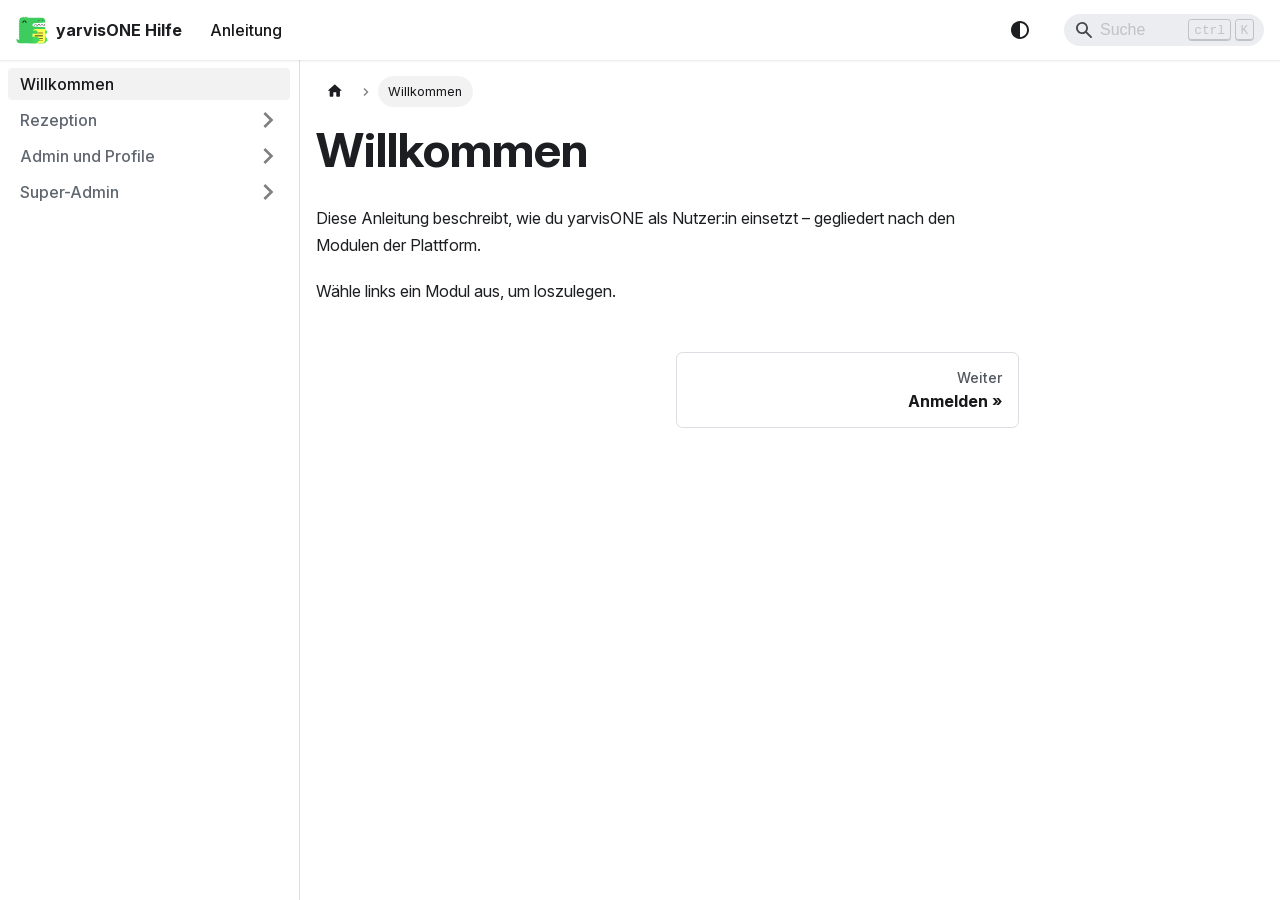
==== commit 2988756a: "Manual build: Suche integriert (@easyops-cn/docusaurus-search-local) Temporärer manueller Build von " ====
--- a/index.html
+++ b/index.html
@@ -3,15 +3,15 @@
 <head>
 <meta charset="UTF-8">
 <meta name="generator" content="Docusaurus v3.10.2">
-<title data-rh="true">Willkommen | yarvisONE Hilfe</title><meta data-rh="true" name="viewport" content="width=device-width,initial-scale=1"><meta data-rh="true" name="twitter:card" content="summary_large_image"><meta data-rh="true" property="og:url" content="https://docs.yarvis.one/"><meta data-rh="true" property="og:locale" content="de"><meta data-rh="true" name="docusaurus_locale" content="de"><meta data-rh="true" name="docsearch:language" content="de"><meta data-rh="true" name="docusaurus_version" content="current"><meta data-rh="true" name="docusaurus_tag" content="docs-default-current"><meta data-rh="true" name="docsearch:version" content="current"><meta data-rh="true" name="docsearch:docusaurus_tag" content="docs-default-current"><meta data-rh="true" property="og:title" content="Willkommen | yarvisONE Hilfe"><meta data-rh="true" name="description" content="Diese Anleitung beschreibt, wie du yarvisONE als Nutzer:in einsetzt – gegliedert nach den Modulen der Plattform."><meta data-rh="true" property="og:description" content="Diese Anleitung beschreibt, wie du yarvisONE als Nutzer:in einsetzt – gegliedert nach den Modulen der Plattform."><link data-rh="true" rel="icon" href="/img/favicon.ico"><link data-rh="true" rel="canonical" href="https://docs.yarvis.one/"><link data-rh="true" rel="alternate" href="https://docs.yarvis.one/" hreflang="de"><link data-rh="true" rel="alternate" href="https://docs.yarvis.one/" hreflang="x-default"><script data-rh="true">function insertBanner(){var n=document.createElement("div");n.id="__docusaurus-base-url-issue-banner-container";n.innerHTML='\n<div id="__docusaurus-base-url-issue-banner" style="border: thick solid red; background-color: rgb(255, 230, 179); margin: 20px; padding: 20px; font-size: 20px;">\n   <p style="font-weight: bold; font-size: 30px;">Your Docusaurus site did not load properly.</p>\n   <p>A very common reason is a wrong site <a href="https://docusaurus.io/docs/docusaurus.config.js/#baseUrl" style="font-weight: bold;">baseUrl configuration</a>.</p>\n   <p>Current configured baseUrl = <span style="font-weight: bold; color: red;">/</span>  (default value)</p>\n   <p>We suggest trying baseUrl = <span id="__docusaurus-base-url-issue-banner-suggestion-container" style="font-weight: bold; color: green;"></span></p>\n</div>\n',document.body.prepend(n);var e=document.getElementById("__docusaurus-base-url-issue-banner-suggestion-container"),s=window.location.pathname,o="/"===s.substr(-1)?s:s+"/";e.textContent=o}document.addEventListener("DOMContentLoaded",function(){void 0===window.docusaurus&&insertBanner()})</script><script data-rh="true" type="application/ld+json">{"@context":"https://schema.org","@type":"BreadcrumbList","itemListElement":[{"@type":"ListItem","position":1,"name":"Willkommen","item":"https://docs.yarvis.one/"}]}</script><link rel="stylesheet" href="/assets/css/styles.78bacae1.css">
-<script src="/assets/js/runtime~main.dc24d5d1.js" defer="defer"></script>
-<script src="/assets/js/main.1b3eb853.js" defer="defer"></script>
+<title data-rh="true">Willkommen | yarvisONE Hilfe</title><meta data-rh="true" name="viewport" content="width=device-width,initial-scale=1"><meta data-rh="true" name="twitter:card" content="summary_large_image"><meta data-rh="true" property="og:url" content="https://docs.yarvis.one/"><meta data-rh="true" property="og:locale" content="de"><meta data-rh="true" name="docusaurus_locale" content="de"><meta data-rh="true" name="docsearch:language" content="de"><meta data-rh="true" name="docusaurus_version" content="current"><meta data-rh="true" name="docusaurus_tag" content="docs-default-current"><meta data-rh="true" name="docsearch:version" content="current"><meta data-rh="true" name="docsearch:docusaurus_tag" content="docs-default-current"><meta data-rh="true" property="og:title" content="Willkommen | yarvisONE Hilfe"><meta data-rh="true" name="description" content="Diese Anleitung beschreibt, wie du yarvisONE als Nutzer:in einsetzt – gegliedert nach den Modulen der Plattform."><meta data-rh="true" property="og:description" content="Diese Anleitung beschreibt, wie du yarvisONE als Nutzer:in einsetzt – gegliedert nach den Modulen der Plattform."><link data-rh="true" rel="icon" href="/img/favicon.ico"><link data-rh="true" rel="canonical" href="https://docs.yarvis.one/"><link data-rh="true" rel="alternate" href="https://docs.yarvis.one/" hreflang="de"><link data-rh="true" rel="alternate" href="https://docs.yarvis.one/" hreflang="x-default"><script data-rh="true">function insertBanner(){var n=document.createElement("div");n.id="__docusaurus-base-url-issue-banner-container";n.innerHTML='\n<div id="__docusaurus-base-url-issue-banner" style="border: thick solid red; background-color: rgb(255, 230, 179); margin: 20px; padding: 20px; font-size: 20px;">\n   <p style="font-weight: bold; font-size: 30px;">Your Docusaurus site did not load properly.</p>\n   <p>A very common reason is a wrong site <a href="https://docusaurus.io/docs/docusaurus.config.js/#baseUrl" style="font-weight: bold;">baseUrl configuration</a>.</p>\n   <p>Current configured baseUrl = <span style="font-weight: bold; color: red;">/</span>  (default value)</p>\n   <p>We suggest trying baseUrl = <span id="__docusaurus-base-url-issue-banner-suggestion-container" style="font-weight: bold; color: green;"></span></p>\n</div>\n',document.body.prepend(n);var e=document.getElementById("__docusaurus-base-url-issue-banner-suggestion-container"),s=window.location.pathname,o="/"===s.substr(-1)?s:s+"/";e.textContent=o}document.addEventListener("DOMContentLoaded",function(){void 0===window.docusaurus&&insertBanner()})</script><script data-rh="true" type="application/ld+json">{"@context":"https://schema.org","@type":"BreadcrumbList","itemListElement":[{"@type":"ListItem","position":1,"name":"Willkommen","item":"https://docs.yarvis.one/"}]}</script><link rel="stylesheet" href="/assets/css/styles.3ffe184c.css">
+<script src="/assets/js/runtime~main.096c8edc.js" defer="defer"></script>
+<script src="/assets/js/main.b250cf54.js" defer="defer"></script>
 </head>
 <body>
 <svg style="display: none;"><defs>
 <symbol id="theme-svg-external-link" viewBox="0 0 24 24"><path fill="currentColor" d="M21 13v10h-21v-19h12v2h-10v15h17v-8h2zm3-12h-10.988l4.035 4-6.977 7.07 2.828 2.828 6.977-7.07 4.125 4.172v-11z"/></symbol>
 </defs></svg>
-<script>!function(){var t=function(){try{return new URLSearchParams(window.location.search).get("docusaurus-theme")}catch(t){}}()||function(){try{return window.localStorage.getItem("theme")}catch(t){}}();document.documentElement.setAttribute("data-theme",t||(window.matchMedia("(prefers-color-scheme: dark)").matches?"dark":"light")),document.documentElement.setAttribute("data-theme-choice",t||"system")}(),function(){try{const c=new URLSearchParams(window.location.search).entries();for(var[t,e]of c)if(t.startsWith("docusaurus-data-")){var a=t.replace("docusaurus-data-","data-");document.documentElement.setAttribute(a,e)}}catch(t){}}()</script><div id="__docusaurus"><link rel="preload" as="image" href="/img/logo.svg"><div role="region" aria-label="Zum Hauptinhalt springen"><a class="skipToContent_fXgn" href="#__docusaurus_skipToContent_fallback">Zum Hauptinhalt springen</a></div><nav aria-label="Main" class="theme-layout-navbar navbar navbar--fixed-top"><div class="navbar__inner"><div class="theme-layout-navbar-left navbar__items"><button aria-label="Toggle navigation bar" aria-expanded="false" class="navbar__toggle clean-btn" type="button"><svg width="30" height="30" viewBox="0 0 30 30" aria-hidden="true"><path stroke="currentColor" stroke-linecap="round" stroke-miterlimit="10" stroke-width="2" d="M4 7h22M4 15h22M4 23h22"></path></svg></button><a class="navbar__brand" href="/"><div class="navbar__logo"><img src="/img/logo.svg" alt="yarvisONE Logo" class="themedComponent_mlkZ themedComponent--light_NVdE"><img src="/img/logo.svg" alt="yarvisONE Logo" class="themedComponent_mlkZ themedComponent--dark_xIcU"></div><b class="navbar__title text--truncate">yarvisONE Hilfe</b></a><a aria-current="page" class="navbar__item navbar__link navbar__link--active" href="/">Anleitung</a></div><div class="theme-layout-navbar-right navbar__items navbar__items--right"><div class="toggle_vylO colorModeToggle_DEke"><button class="clean-btn toggleButton_gllP toggleButtonDisabled_aARS" type="button" disabled="" title="system mode" aria-label="Umschalten zwischen dunkler und heller Ansicht (momentan system mode)"><svg viewBox="0 0 24 24" width="24" height="24" aria-hidden="true" class="toggleIcon_g3eP lightToggleIcon_pyhR"><path fill="currentColor" d="M12,9c1.65,0,3,1.35,3,3s-1.35,3-3,3s-3-1.35-3-3S10.35,9,12,9 M12,7c-2.76,0-5,2.24-5,5s2.24,5,5,5s5-2.24,5-5 S14.76,7,12,7L12,7z M2,13l2,0c0.55,0,1-0.45,1-1s-0.45-1-1-1l-2,0c-0.55,0-1,0.45-1,1S1.45,13,2,13z M20,13l2,0c0.55,0,1-0.45,1-1 s-0.45-1-1-1l-2,0c-0.55,0-1,0.45-1,1S19.45,13,20,13z M11,2v2c0,0.55,0.45,1,1,1s1-0.45,1-1V2c0-0.55-0.45-1-1-1S11,1.45,11,2z M11,20v2c0,0.55,0.45,1,1,1s1-0.45,1-1v-2c0-0.55-0.45-1-1-1C11.45,19,11,19.45,11,20z M5.99,4.58c-0.39-0.39-1.03-0.39-1.41,0 c-0.39,0.39-0.39,1.03,0,1.41l1.06,1.06c0.39,0.39,1.03,0.39,1.41,0s0.39-1.03,0-1.41L5.99,4.58z M18.36,16.95 c-0.39-0.39-1.03-0.39-1.41,0c-0.39,0.39-0.39,1.03,0,1.41l1.06,1.06c0.39,0.39,1.03,0.39,1.41,0c0.39-0.39,0.39-1.03,0-1.41 L18.36,16.95z M19.42,5.99c0.39-0.39,0.39-1.03,0-1.41c-0.39-0.39-1.03-0.39-1.41,0l-1.06,1.06c-0.39,0.39-0.39,1.03,0,1.41 s1.03,0.39,1.41,0L19.42,5.99z M7.05,18.36c0.39-0.39,0.39-1.03,0-1.41c-0.39-0.39-1.03-0.39-1.41,0l-1.06,1.06 c-0.39,0.39-0.39,1.03,0,1.41s1.03,0.39,1.41,0L7.05,18.36z"></path></svg><svg viewBox="0 0 24 24" width="24" height="24" aria-hidden="true" class="toggleIcon_g3eP darkToggleIcon_wfgR"><path fill="currentColor" d="M9.37,5.51C9.19,6.15,9.1,6.82,9.1,7.5c0,4.08,3.32,7.4,7.4,7.4c0.68,0,1.35-0.09,1.99-0.27C17.45,17.19,14.93,19,12,19 c-3.86,0-7-3.14-7-7C5,9.07,6.81,6.55,9.37,5.51z M12,3c-4.97,0-9,4.03-9,9s4.03,9,9,9s9-4.03,9-9c0-0.46-0.04-0.92-0.1-1.36 c-0.98,1.37-2.58,2.26-4.4,2.26c-2.98,0-5.4-2.42-5.4-5.4c0-1.81,0.89-3.42,2.26-4.4C12.92,3.04,12.46,3,12,3L12,3z"></path></svg><svg viewBox="0 0 24 24" width="24" height="24" aria-hidden="true" class="toggleIcon_g3eP systemToggleIcon_QzmC"><path fill="currentColor" d="m12 21c4.971 0 9-4.029 9-9s-4.029-9-9-9-9 4.029-9 9 4.029 9 9 9zm4.95-13.95c1.313 1.313 2.05 3.093 2.05 4.95s-0.738 3.637-2.05 4.95c-1.313 1.313-3.093 2.05-4.95 2.05v-14c1.857 0 3.637 0.737 4.95 2.05z"></path></svg></button></div><div class="navbarSearchContainer_Bca1"></div></div></div><div role="presentation" class="navbar-sidebar__backdrop"></div></nav><div id="__docusaurus_skipToContent_fallback" class="theme-layout-main main-wrapper mainWrapper_z2l0"><div class="docsWrapper_hBAB"><button aria-label="Zurück nach oben scrollen" class="clean-btn theme-back-to-top-button backToTopButton_sjWU" type="button"></button><div class="docRoot_UBD9"><aside class="theme-doc-sidebar-container docSidebarContainer_YfHR"><div class="sidebarViewport_aRkj"><div class="sidebar_njMd"><nav aria-label="Docs sidebar" class="menu thin-scrollbar menu_SIkG"><ul class="theme-doc-sidebar-menu menu__list"><li class="theme-doc-sidebar-item-link theme-doc-sidebar-item-link-level-1 menu__list-item"><a class="menu__link menu__link--active" aria-current="page" href="/"><span class="linkLabel_WmDU">Willkommen</span></a></li><li class="theme-doc-sidebar-item-category theme-doc-sidebar-item-category-level-1 menu__list-item menu__list-item--collapsed"><div class="menu__list-item-collapsible"><a class="categoryLink_byQd menu__link menu__link--sublist menu__link--sublist-caret" role="button" aria-expanded="false" href="/rezeption/login"><span class="categoryLinkLabel_W154">Rezeption</span></a></div></li><li class="theme-doc-sidebar-item-category theme-doc-sidebar-item-category-level-1 menu__list-item menu__list-item--collapsed"><div class="menu__list-item-collapsible"><a class="categoryLink_byQd menu__link menu__link--sublist menu__link--sublist-caret" role="button" aria-expanded="false" href="/admin-und-profile/profil-bearbeiten"><span class="categoryLinkLabel_W154">Admin und Profile</span></a></div></li><li class="theme-doc-sidebar-item-category theme-doc-sidebar-item-category-level-1 menu__list-item menu__list-item--collapsed"><div class="menu__list-item-collapsible"><a class="categoryLink_byQd menu__link menu__link--sublist menu__link--sublist-caret" role="button" aria-expanded="false" href="/super-admin/module-verwalten"><span class="categoryLinkLabel_W154">Super-Admin</span></a></div></li></ul></nav></div></div></aside><main class="docMainContainer_TBSr"><div class="container padding-top--md padding-bottom--lg"><div class="row"><div class="col docItemCol_VOVn"><div class="docItemContainer_Djhp"><article><nav class="theme-doc-breadcrumbs breadcrumbsContainer_Z_bl" aria-label="Breadcrumbs"><ul class="breadcrumbs"><li class="breadcrumbs__item"><a aria-label="Home page" class="breadcrumbs__link" href="/"><svg viewBox="0 0 24 24" class="breadcrumbHomeIcon_YNFT"><path d="M10 19v-5h4v5c0 .55.45 1 1 1h3c.55 0 1-.45 1-1v-7h1.7c.46 0 .68-.57.33-.87L12.67 3.6c-.38-.34-.96-.34-1.34 0l-8.36 7.53c-.34.3-.13.87.33.87H5v7c0 .55.45 1 1 1h3c.55 0 1-.45 1-1z" fill="currentColor"></path></svg></a></li><li class="breadcrumbs__item breadcrumbs__item--active"><span class="breadcrumbs__link">Willkommen</span></li></ul></nav><div class="theme-doc-markdown markdown"><header><h1>Willkommen</h1></header>
+<script>!function(){var t=function(){try{return new URLSearchParams(window.location.search).get("docusaurus-theme")}catch(t){}}()||function(){try{return window.localStorage.getItem("theme")}catch(t){}}();document.documentElement.setAttribute("data-theme",t||(window.matchMedia("(prefers-color-scheme: dark)").matches?"dark":"light")),document.documentElement.setAttribute("data-theme-choice",t||"system")}(),function(){try{const c=new URLSearchParams(window.location.search).entries();for(var[t,e]of c)if(t.startsWith("docusaurus-data-")){var a=t.replace("docusaurus-data-","data-");document.documentElement.setAttribute(a,e)}}catch(t){}}()</script><div id="__docusaurus"><link rel="preload" as="image" href="/img/logo.svg"><div role="region" aria-label="Zum Hauptinhalt springen"><a class="skipToContent_fXgn" href="#__docusaurus_skipToContent_fallback">Zum Hauptinhalt springen</a></div><nav aria-label="Main" class="theme-layout-navbar navbar navbar--fixed-top"><div class="navbar__inner"><div class="theme-layout-navbar-left navbar__items"><button aria-label="Toggle navigation bar" aria-expanded="false" class="navbar__toggle clean-btn" type="button"><svg width="30" height="30" viewBox="0 0 30 30" aria-hidden="true"><path stroke="currentColor" stroke-linecap="round" stroke-miterlimit="10" stroke-width="2" d="M4 7h22M4 15h22M4 23h22"></path></svg></button><a class="navbar__brand" href="/"><div class="navbar__logo"><img src="/img/logo.svg" alt="yarvisONE Logo" class="themedComponent_mlkZ themedComponent--light_NVdE"><img src="/img/logo.svg" alt="yarvisONE Logo" class="themedComponent_mlkZ themedComponent--dark_xIcU"></div><b class="navbar__title text--truncate">yarvisONE Hilfe</b></a><a aria-current="page" class="navbar__item navbar__link navbar__link--active" href="/">Anleitung</a></div><div class="theme-layout-navbar-right navbar__items navbar__items--right"><div class="toggle_vylO colorModeToggle_DEke"><button class="clean-btn toggleButton_gllP toggleButtonDisabled_aARS" type="button" disabled="" title="system mode" aria-label="Umschalten zwischen dunkler und heller Ansicht (momentan system mode)"><svg viewBox="0 0 24 24" width="24" height="24" aria-hidden="true" class="toggleIcon_g3eP lightToggleIcon_pyhR"><path fill="currentColor" d="M12,9c1.65,0,3,1.35,3,3s-1.35,3-3,3s-3-1.35-3-3S10.35,9,12,9 M12,7c-2.76,0-5,2.24-5,5s2.24,5,5,5s5-2.24,5-5 S14.76,7,12,7L12,7z M2,13l2,0c0.55,0,1-0.45,1-1s-0.45-1-1-1l-2,0c-0.55,0-1,0.45-1,1S1.45,13,2,13z M20,13l2,0c0.55,0,1-0.45,1-1 s-0.45-1-1-1l-2,0c-0.55,0-1,0.45-1,1S19.45,13,20,13z M11,2v2c0,0.55,0.45,1,1,1s1-0.45,1-1V2c0-0.55-0.45-1-1-1S11,1.45,11,2z M11,20v2c0,0.55,0.45,1,1,1s1-0.45,1-1v-2c0-0.55-0.45-1-1-1C11.45,19,11,19.45,11,20z M5.99,4.58c-0.39-0.39-1.03-0.39-1.41,0 c-0.39,0.39-0.39,1.03,0,1.41l1.06,1.06c0.39,0.39,1.03,0.39,1.41,0s0.39-1.03,0-1.41L5.99,4.58z M18.36,16.95 c-0.39-0.39-1.03-0.39-1.41,0c-0.39,0.39-0.39,1.03,0,1.41l1.06,1.06c0.39,0.39,1.03,0.39,1.41,0c0.39-0.39,0.39-1.03,0-1.41 L18.36,16.95z M19.42,5.99c0.39-0.39,0.39-1.03,0-1.41c-0.39-0.39-1.03-0.39-1.41,0l-1.06,1.06c-0.39,0.39-0.39,1.03,0,1.41 s1.03,0.39,1.41,0L19.42,5.99z M7.05,18.36c0.39-0.39,0.39-1.03,0-1.41c-0.39-0.39-1.03-0.39-1.41,0l-1.06,1.06 c-0.39,0.39-0.39,1.03,0,1.41s1.03,0.39,1.41,0L7.05,18.36z"></path></svg><svg viewBox="0 0 24 24" width="24" height="24" aria-hidden="true" class="toggleIcon_g3eP darkToggleIcon_wfgR"><path fill="currentColor" d="M9.37,5.51C9.19,6.15,9.1,6.82,9.1,7.5c0,4.08,3.32,7.4,7.4,7.4c0.68,0,1.35-0.09,1.99-0.27C17.45,17.19,14.93,19,12,19 c-3.86,0-7-3.14-7-7C5,9.07,6.81,6.55,9.37,5.51z M12,3c-4.97,0-9,4.03-9,9s4.03,9,9,9s9-4.03,9-9c0-0.46-0.04-0.92-0.1-1.36 c-0.98,1.37-2.58,2.26-4.4,2.26c-2.98,0-5.4-2.42-5.4-5.4c0-1.81,0.89-3.42,2.26-4.4C12.92,3.04,12.46,3,12,3L12,3z"></path></svg><svg viewBox="0 0 24 24" width="24" height="24" aria-hidden="true" class="toggleIcon_g3eP systemToggleIcon_QzmC"><path fill="currentColor" d="m12 21c4.971 0 9-4.029 9-9s-4.029-9-9-9-9 4.029-9 9 4.029 9 9 9zm4.95-13.95c1.313 1.313 2.05 3.093 2.05 4.95s-0.738 3.637-2.05 4.95c-1.313 1.313-3.093 2.05-4.95 2.05v-14c1.857 0 3.637 0.737 4.95 2.05z"></path></svg></button></div><div class="navbarSearchContainer_Bca1"><div class="navbar__search searchBarContainer_NW3z" dir="ltr"><svg aria-hidden="true" class="searchIcon_T3tP" focusable="false" viewBox="0 0 16 16"><path fill="currentColor" d="M6.02945 10.20327a4.17382 4.17382 0 1 1 4.17382-4.17382 4.15609 4.15609 0 0 1-4.17382 4.17382Zm9.69195 4.2199-4.8225-4.82338A5.88021 5.88021 0 0 0 12.058 6.02856 6.00467 6.00467 0 1 0 9.59979 10.8989l4.82338 4.82338a.89729.89729 0 0 0 1.29912 0 .89749.89749 0 0 0-.00087-1.29909Z"></path></svg><input placeholder="Suche" aria-label="Search" class="navbar__search-input searchInput_YFbd" value=""><div class="loadingRing_RJI3 searchBarLoadingRing_YnHq"><div></div><div></div><div></div><div></div></div></div></div></div></div><div role="presentation" class="navbar-sidebar__backdrop"></div></nav><div id="__docusaurus_skipToContent_fallback" class="theme-layout-main main-wrapper mainWrapper_z2l0"><div class="docsWrapper_hBAB"><button aria-label="Zurück nach oben scrollen" class="clean-btn theme-back-to-top-button backToTopButton_sjWU" type="button"></button><div class="docRoot_UBD9"><aside class="theme-doc-sidebar-container docSidebarContainer_YfHR"><div class="sidebarViewport_aRkj"><div class="sidebar_njMd"><nav aria-label="Docs sidebar" class="menu thin-scrollbar menu_SIkG"><ul class="theme-doc-sidebar-menu menu__list"><li class="theme-doc-sidebar-item-link theme-doc-sidebar-item-link-level-1 menu__list-item"><a class="menu__link menu__link--active" aria-current="page" href="/"><span class="linkLabel_WmDU">Willkommen</span></a></li><li class="theme-doc-sidebar-item-category theme-doc-sidebar-item-category-level-1 menu__list-item menu__list-item--collapsed"><div class="menu__list-item-collapsible"><a class="categoryLink_byQd menu__link menu__link--sublist menu__link--sublist-caret" role="button" aria-expanded="false" href="/rezeption/login"><span class="categoryLinkLabel_W154">Rezeption</span></a></div></li><li class="theme-doc-sidebar-item-category theme-doc-sidebar-item-category-level-1 menu__list-item menu__list-item--collapsed"><div class="menu__list-item-collapsible"><a class="categoryLink_byQd menu__link menu__link--sublist menu__link--sublist-caret" role="button" aria-expanded="false" href="/admin-und-profile/profil-bearbeiten"><span class="categoryLinkLabel_W154">Admin und Profile</span></a></div></li><li class="theme-doc-sidebar-item-category theme-doc-sidebar-item-category-level-1 menu__list-item menu__list-item--collapsed"><div class="menu__list-item-collapsible"><a class="categoryLink_byQd menu__link menu__link--sublist menu__link--sublist-caret" role="button" aria-expanded="false" href="/super-admin/module-verwalten"><span class="categoryLinkLabel_W154">Super-Admin</span></a></div></li></ul></nav></div></div></aside><main class="docMainContainer_TBSr"><div class="container padding-top--md padding-bottom--lg"><div class="row"><div class="col docItemCol_VOVn"><div class="docItemContainer_Djhp"><article><nav class="theme-doc-breadcrumbs breadcrumbsContainer_Z_bl" aria-label="Breadcrumbs"><ul class="breadcrumbs"><li class="breadcrumbs__item"><a aria-label="Home page" class="breadcrumbs__link" href="/"><svg viewBox="0 0 24 24" class="breadcrumbHomeIcon_YNFT"><path d="M10 19v-5h4v5c0 .55.45 1 1 1h3c.55 0 1-.45 1-1v-7h1.7c.46 0 .68-.57.33-.87L12.67 3.6c-.38-.34-.96-.34-1.34 0l-8.36 7.53c-.34.3-.13.87.33.87H5v7c0 .55.45 1 1 1h3c.55 0 1-.45 1-1z" fill="currentColor"></path></svg></a></li><li class="breadcrumbs__item breadcrumbs__item--active"><span class="breadcrumbs__link">Willkommen</span></li></ul></nav><div class="theme-doc-markdown markdown"><header><h1>Willkommen</h1></header>
 <p>Diese Anleitung beschreibt, wie du yarvisONE als Nutzer<!-- -->:in<!-- --> einsetzt – gegliedert nach den Modulen der Plattform.</p>
 <p>Wähle links ein Modul aus, um loszulegen.</p></div></article><nav class="docusaurus-mt-lg pagination-nav" aria-label="Dokumentation Seiten"><a class="pagination-nav__link pagination-nav__link--next" href="/rezeption/login"><div class="pagination-nav__sublabel">Weiter</div><div class="pagination-nav__label">Anmelden</div></a></nav></div></div></div></div></main></div></div></div></div>
 </body>
--- a/assets/css/styles.3ffe184c.css
+++ b/assets/css/styles.3ffe184c.css
@@ -0,0 +1 @@
+.col,.container{padding:0 var(--ifm-spacing-horizontal);width:100%}.markdown>h2,.markdown>h3,.markdown>h4,.markdown>h5,.markdown>h6{margin-bottom:calc(var(--ifm-heading-vertical-rhythm-bottom)*var(--ifm-leading))}.markdown li,body{word-wrap:break-word}body,ol ol,ol ul,ul ol,ul ul{margin:0}pre,table{overflow:auto}blockquote,pre{margin:0 0 var(--ifm-spacing-vertical)}.breadcrumbs__link,.button{transition-timing-function:var(--ifm-transition-timing-default)}.button,code{vertical-align:middle}.button--outline.button--active,.button--outline:active,.button--outline:hover,:root{--ifm-button-color:var(--ifm-font-color-base-inverse)}.menu__link:hover,a{transition:color var(--ifm-transition-fast) var(--ifm-transition-timing-default)}.navbar--dark,:root{--ifm-navbar-link-hover-color:var(--ifm-color-primary)}.menu,.navbar-sidebar{overflow-x:hidden}:root,html[data-theme=dark]{--ifm-color-emphasis-500:var(--ifm-color-gray-500)}.toggleButton_gllP,html{-webkit-tap-highlight-color:transparent}*,.loadingRing_RJI3 div{box-sizing:border-box}.clean-list,.containsTaskList_mC6p,.details_lb9f>summary,.dropdown__menu,.menu__list{list-style:none}:root{--ifm-color-scheme:light;--ifm-dark-value:10%;--ifm-darker-value:15%;--ifm-darkest-value:30%;--ifm-light-value:15%;--ifm-lighter-value:30%;--ifm-lightest-value:50%;--ifm-contrast-background-value:90%;--ifm-contrast-foreground-value:70%;--ifm-contrast-background-dark-value:70%;--ifm-contrast-foreground-dark-value:90%;--ifm-color-primary:#3578e5;--ifm-color-secondary:#ebedf0;--ifm-color-success:#00a400;--ifm-color-info:#54c7ec;--ifm-color-warning:#ffba00;--ifm-color-danger:#fa383e;--ifm-color-primary-dark:#306cce;--ifm-color-primary-darker:#2d66c3;--ifm-color-primary-darkest:#2554a0;--ifm-color-primary-light:#538ce9;--ifm-color-primary-lighter:#72a1ed;--ifm-color-primary-lightest:#9abcf2;--ifm-color-primary-contrast-background:#ebf2fc;--ifm-color-primary-contrast-foreground:#102445;--ifm-color-secondary-dark:#d4d5d8;--ifm-color-secondary-darker:#c8c9cc;--ifm-color-secondary-darkest:#a4a6a8;--ifm-color-secondary-light:#eef0f2;--ifm-color-secondary-lighter:#f1f2f5;--ifm-color-secondary-lightest:#f5f6f8;--ifm-color-secondary-contrast-background:#fdfdfe;--ifm-color-secondary-contrast-foreground:#474748;--ifm-color-success-dark:#009400;--ifm-color-success-darker:#008b00;--ifm-color-success-darkest:#007300;--ifm-color-success-light:#26b226;--ifm-color-success-lighter:#4dbf4d;--ifm-color-success-lightest:#80d280;--ifm-color-success-contrast-background:#e6f6e6;--ifm-color-success-contrast-foreground:#003100;--ifm-color-info-dark:#4cb3d4;--ifm-color-info-darker:#47a9c9;--ifm-color-info-darkest:#3b8ba5;--ifm-color-info-light:#6ecfef;--ifm-color-info-lighter:#87d8f2;--ifm-color-info-lightest:#aae3f6;--ifm-color-info-contrast-background:#eef9fd;--ifm-color-info-contrast-foreground:#193c47;--ifm-color-warning-dark:#e6a700;--ifm-color-warning-darker:#d99e00;--ifm-color-warning-darkest:#b38200;--ifm-color-warning-light:#ffc426;--ifm-color-warning-lighter:#ffcf4d;--ifm-color-warning-lightest:#ffdd80;--ifm-color-warning-contrast-background:#fff8e6;--ifm-color-warning-contrast-foreground:#4d3800;--ifm-color-danger-dark:#e13238;--ifm-color-danger-darker:#d53035;--ifm-color-danger-darkest:#af272b;--ifm-color-danger-light:#fb565b;--ifm-color-danger-lighter:#fb7478;--ifm-color-danger-lightest:#fd9c9f;--ifm-color-danger-contrast-background:#ffebec;--ifm-color-danger-contrast-foreground:#4b1113;--ifm-color-white:#fff;--ifm-color-black:#000;--ifm-color-gray-0:var(--ifm-color-white);--ifm-color-gray-100:#f5f6f7;--ifm-color-gray-200:#ebedf0;--ifm-color-gray-300:#dadde1;--ifm-color-gray-400:#ccd0d5;--ifm-color-gray-500:#bec3c9;--ifm-color-gray-600:#8d949e;--ifm-color-gray-700:#606770;--ifm-color-gray-800:#444950;--ifm-color-gray-900:#1c1e21;--ifm-color-gray-1000:var(--ifm-color-black);--ifm-color-emphasis-0:var(--ifm-color-gray-0);--ifm-color-emphasis-100:var(--ifm-color-gray-100);--ifm-color-emphasis-200:var(--ifm-color-gray-200);--ifm-color-emphasis-300:var(--ifm-color-gray-300);--ifm-color-emphasis-400:var(--ifm-color-gray-400);--ifm-color-emphasis-600:var(--ifm-color-gray-600);--ifm-color-emphasis-700:var(--ifm-color-gray-700);--ifm-color-emphasis-800:var(--ifm-color-gray-800);--ifm-color-emphasis-900:var(--ifm-color-gray-900);--ifm-color-emphasis-1000:var(--ifm-color-gray-1000);--ifm-color-content:var(--ifm-color-emphasis-900);--ifm-color-content-inverse:var(--ifm-color-emphasis-0);--ifm-color-content-secondary:#525860;--ifm-background-color:#0000;--ifm-background-surface-color:var(--ifm-color-content-inverse);--ifm-global-border-width:1px;--ifm-global-radius:0.4rem;--ifm-hover-overlay:#0000000d;--ifm-font-color-base:var(--ifm-color-content);--ifm-font-color-base-inverse:var(--ifm-color-content-inverse);--ifm-font-color-secondary:var(--ifm-color-content-secondary);--ifm-font-family-base:system-ui,-apple-system,Segoe UI,Roboto,Ubuntu,Cantarell,Noto Sans,sans-serif,BlinkMacSystemFont,"Segoe UI",Helvetica,Arial,sans-serif,"Apple Color Emoji","Segoe UI Emoji","Segoe UI Symbol";--ifm-font-family-monospace:SFMono-Regular,Menlo,Monaco,Consolas,"Liberation Mono","Courier New",monospace;--ifm-font-size-base:100%;--ifm-font-weight-light:300;--ifm-font-weight-normal:400;--ifm-font-weight-semibold:500;--ifm-font-weight-bold:700;--ifm-font-weight-base:var(--ifm-font-weight-normal);--ifm-line-height-base:1.65;--ifm-global-spacing:1rem;--ifm-spacing-vertical:var(--ifm-global-spacing);--ifm-spacing-horizontal:var(--ifm-global-spacing);--ifm-transition-fast:200ms;--ifm-transition-slow:400ms;--ifm-transition-timing-default:cubic-bezier(0.08,0.52,0.52,1);--ifm-global-shadow-lw:0 1px 2px 0 #0000001a;--ifm-global-shadow-md:0 5px 40px #0003;--ifm-global-shadow-tl:0 12px 28px 0 #0003,0 2px 4px 0 #0000001a;--ifm-z-index-dropdown:100;--ifm-z-index-fixed:200;--ifm-z-index-overlay:400;--ifm-container-width:1140px;--ifm-container-width-xl:1320px;--ifm-code-background:#f6f7f8;--ifm-code-border-radius:var(--ifm-global-radius);--ifm-code-font-size:90%;--ifm-code-padding-horizontal:0.1rem;--ifm-code-padding-vertical:0.1rem;--ifm-pre-background:var(--ifm-code-background);--ifm-pre-border-radius:var(--ifm-code-border-radius);--ifm-pre-color:inherit;--ifm-pre-line-height:1.45;--ifm-pre-padding:1rem;--ifm-heading-color:inherit;--ifm-heading-margin-top:0;--ifm-heading-margin-bottom:var(--ifm-spacing-vertical);--ifm-heading-font-family:var(--ifm-font-family-base);--ifm-heading-font-weight:var(--ifm-font-weight-bold);--ifm-heading-line-height:1.25;--ifm-h1-font-size:2rem;--ifm-h2-font-size:1.5rem;--ifm-h3-font-size:1.25rem;--ifm-h4-font-size:1rem;--ifm-h5-font-size:0.875rem;--ifm-h6-font-size:0.85rem;--ifm-image-alignment-padding:1.25rem;--ifm-leading-desktop:1.25;--ifm-leading:calc(var(--ifm-leading-desktop)*1rem);--ifm-list-left-padding:2rem;--ifm-list-margin:1rem;--ifm-list-item-margin:0.25rem;--ifm-list-paragraph-margin:1rem;--ifm-table-cell-padding:0.75rem;--ifm-table-background:#0000;--ifm-table-stripe-background:#00000008;--ifm-table-border-width:1px;--ifm-table-border-color:var(--ifm-color-emphasis-300);--ifm-table-head-background:inherit;--ifm-table-head-color:inherit;--ifm-table-head-font-weight:var(--ifm-font-weight-bold);--ifm-table-cell-color:inherit;--ifm-link-color:var(--ifm-color-primary);--ifm-link-decoration:none;--ifm-link-hover-color:var(--ifm-link-color);--ifm-link-hover-decoration:underline;--ifm-paragraph-margin-bottom:var(--ifm-leading);--ifm-blockquote-font-size:var(--ifm-font-size-base);--ifm-blockquote-border-left-width:2px;--ifm-blockquote-padding-horizontal:var(--ifm-spacing-horizontal);--ifm-blockquote-padding-vertical:0;--ifm-blockquote-shadow:none;--ifm-blockquote-color:var(--ifm-color-emphasis-800);--ifm-blockquote-border-color:var(--ifm-color-emphasis-300);--ifm-hr-background-color:var(--ifm-color-emphasis-500);--ifm-hr-height:1px;--ifm-hr-margin-vertical:1.5rem;--ifm-scrollbar-size:7px;--ifm-scrollbar-track-background-color:#f1f1f1;--ifm-scrollbar-thumb-background-color:silver;--ifm-scrollbar-thumb-hover-background-color:#a7a7a7;--ifm-alert-background-color:inherit;--ifm-alert-border-color:inherit;--ifm-alert-border-radius:var(--ifm-global-radius);--ifm-alert-border-width:0px;--ifm-alert-border-left-width:5px;--ifm-alert-color:var(--ifm-font-color-base);--ifm-alert-padding-horizontal:var(--ifm-spacing-horizontal);--ifm-alert-padding-vertical:var(--ifm-spacing-vertical);--ifm-alert-shadow:var(--ifm-global-shadow-lw);--ifm-avatar-intro-margin:1rem;--ifm-avatar-intro-alignment:inherit;--ifm-avatar-photo-size:3rem;--ifm-badge-background-color:inherit;--ifm-badge-border-color:inherit;--ifm-badge-border-radius:var(--ifm-global-radius);--ifm-badge-border-width:var(--ifm-global-border-width);--ifm-badge-color:var(--ifm-color-white);--ifm-badge-padding-horizontal:calc(var(--ifm-spacing-horizontal)*0.5);--ifm-badge-padding-vertical:calc(var(--ifm-spacing-vertical)*0.25);--ifm-breadcrumb-border-radius:1.5rem;--ifm-breadcrumb-spacing:0.5rem;--ifm-breadcrumb-color-active:var(--ifm-color-primary);--ifm-breadcrumb-item-background-active:var(--ifm-hover-overlay);--ifm-breadcrumb-padding-horizontal:0.8rem;--ifm-breadcrumb-padding-vertical:0.4rem;--ifm-breadcrumb-size-multiplier:1;--ifm-breadcrumb-separator:url('data:image/svg+xml;utf8,<svg xmlns="http://www.w3.org/2000/svg" x="0px" y="0px" viewBox="0 0 256 256"><g><g><polygon points="79.093,0 48.907,30.187 146.72,128 48.907,225.813 79.093,256 207.093,128"/></g></g><g></g><g></g><g></g><g></g><g></g><g></g><g></g><g></g><g></g><g></g><g></g><g></g><g></g><g></g><g></g></svg>');--ifm-breadcrumb-separator-filter:none;--ifm-breadcrumb-separator-size:0.5rem;--ifm-breadcrumb-separator-size-multiplier:1.25;--ifm-button-background-color:inherit;--ifm-button-border-color:var(--ifm-button-background-color);--ifm-button-border-width:var(--ifm-global-border-width);--ifm-button-font-weight:var(--ifm-font-weight-bold);--ifm-button-padding-horizontal:1.5rem;--ifm-button-padding-vertical:0.375rem;--ifm-button-size-multiplier:1;--ifm-button-transition-duration:var(--ifm-transition-fast);--ifm-button-border-radius:calc(var(--ifm-global-radius)*var(--ifm-button-size-multiplier));--ifm-button-group-spacing:2px;--ifm-card-background-color:var(--ifm-background-surface-color);--ifm-card-border-radius:calc(var(--ifm-global-radius)*2);--ifm-card-horizontal-spacing:var(--ifm-global-spacing);--ifm-card-vertical-spacing:var(--ifm-global-spacing);--ifm-toc-border-color:var(--ifm-color-emphasis-300);--ifm-toc-link-color:var(--ifm-color-content-secondary);--ifm-toc-padding-vertical:0.5rem;--ifm-toc-padding-horizontal:0.5rem;--ifm-dropdown-background-color:var(--ifm-background-surface-color);--ifm-dropdown-font-weight:var(--ifm-font-weight-semibold);--ifm-dropdown-link-color:var(--ifm-font-color-base);--ifm-dropdown-hover-background-color:var(--ifm-hover-overlay);--ifm-footer-background-color:var(--ifm-color-emphasis-100);--ifm-footer-color:inherit;--ifm-footer-link-color:var(--ifm-color-emphasis-700);--ifm-footer-link-hover-color:var(--ifm-color-primary);--ifm-footer-link-horizontal-spacing:0.5rem;--ifm-footer-padding-horizontal:calc(var(--ifm-spacing-horizontal)*2);--ifm-footer-padding-vertical:calc(var(--ifm-spacing-vertical)*2);--ifm-footer-title-color:inherit;--ifm-footer-logo-max-width:min(30rem,90vw);--ifm-hero-background-color:var(--ifm-background-surface-color);--ifm-hero-text-color:var(--ifm-color-emphasis-800);--ifm-menu-color:var(--ifm-color-emphasis-700);--ifm-menu-color-active:var(--ifm-color-primary);--ifm-menu-color-background-active:var(--ifm-hover-overlay);--ifm-menu-color-background-hover:var(--ifm-hover-overlay);--ifm-menu-link-padding-horizontal:0.75rem;--ifm-menu-link-padding-vertical:0.375rem;--ifm-menu-link-sublist-icon:url('data:image/svg+xml;utf8,<svg xmlns="http://www.w3.org/2000/svg" width="16px" height="16px" viewBox="0 0 24 24"><path fill="rgba(0,0,0,0.5)" d="M7.41 15.41L12 10.83l4.59 4.58L18 14l-6-6-6 6z"></path></svg>');--ifm-menu-link-sublist-icon-filter:none;--ifm-navbar-background-color:var(--ifm-background-surface-color);--ifm-navbar-height:3.75rem;--ifm-navbar-item-padding-horizontal:0.75rem;--ifm-navbar-item-padding-vertical:0.25rem;--ifm-navbar-link-color:var(--ifm-font-color-base);--ifm-navbar-link-active-color:var(--ifm-link-color);--ifm-navbar-padding-horizontal:var(--ifm-spacing-horizontal);--ifm-navbar-padding-vertical:calc(var(--ifm-spacing-vertical)*0.5);--ifm-navbar-shadow:var(--ifm-global-shadow-lw);--ifm-navbar-search-input-background-color:var(--ifm-color-emphasis-200);--ifm-navbar-search-input-color:var(--ifm-color-emphasis-800);--ifm-navbar-search-input-placeholder-color:var(--ifm-color-emphasis-500);--ifm-navbar-search-input-icon:url('data:image/svg+xml;utf8,<svg fill="currentColor" xmlns="http://www.w3.org/2000/svg" viewBox="0 0 16 16" height="16px" width="16px"><path d="M6.02945,10.20327a4.17382,4.17382,0,1,1,4.17382-4.17382A4.15609,4.15609,0,0,1,6.02945,10.20327Zm9.69195,4.2199L10.8989,9.59979A5.88021,5.88021,0,0,0,12.058,6.02856,6.00467,6.00467,0,1,0,9.59979,10.8989l4.82338,4.82338a.89729.89729,0,0,0,1.29912,0,.89749.89749,0,0,0-.00087-1.29909Z" /></svg>');--ifm-navbar-sidebar-width:83vw;--ifm-pagination-border-radius:var(--ifm-global-radius);--ifm-pagination-color-active:var(--ifm-color-primary);--ifm-pagination-font-size:1rem;--ifm-pagination-item-active-background:var(--ifm-hover-overlay);--ifm-pagination-page-spacing:0.2em;--ifm-pagination-padding-horizontal:calc(var(--ifm-spacing-horizontal)*1);--ifm-pagination-padding-vertical:calc(var(--ifm-spacing-vertical)*0.25);--ifm-pagination-nav-border-radius:var(--ifm-global-radius);--ifm-pagination-nav-color-hover:var(--ifm-color-primary);--ifm-pills-color-active:var(--ifm-color-primary);--ifm-pills-color-background-active:var(--ifm-hover-overlay);--ifm-pills-spacing:0.125rem;--ifm-tabs-color:var(--ifm-font-color-secondary);--ifm-tabs-color-active:var(--ifm-color-primary);--ifm-tabs-color-active-border:var(--ifm-tabs-color-active);--ifm-tabs-padding-horizontal:1rem;--ifm-tabs-padding-vertical:1rem}.badge--danger,.badge--info,.badge--primary,.badge--secondary,.badge--success,.badge--warning{--ifm-badge-border-color:var(--ifm-badge-background-color)}.button--link,.button--outline{--ifm-button-background-color:#0000}html{background-color:var(--ifm-background-color);color:var(--ifm-font-color-base);color-scheme:var(--ifm-color-scheme);font:var(--ifm-font-size-base)/var(--ifm-line-height-base) var(--ifm-font-family-base);-webkit-font-smoothing:antialiased;text-rendering:optimizelegibility;-webkit-text-size-adjust:100%;text-size-adjust:100%}iframe{border:0;color-scheme:auto}.container{margin:0 auto;max-width:var(--ifm-container-width)}.container--fluid{max-width:inherit}.row{display:flex;flex-wrap:wrap;margin:0 calc(var(--ifm-spacing-horizontal)*-1)}.margin-bottom--none,.margin-vert--none,.markdown>:last-child{margin-bottom:0!important}.margin-top--none,.margin-vert--none{margin-top:0!important}.row--no-gutters{margin-left:0;margin-right:0}.margin-horiz--none,.margin-right--none{margin-right:0!important}.row--no-gutters>.col{padding-left:0;padding-right:0}.row--align-top{align-items:flex-start}.row--align-bottom{align-items:flex-end}.menuExternalLink_NmtK,.row--align-center{align-items:center}.row--align-stretch{align-items:stretch}.row--align-baseline{align-items:baseline}.col{--ifm-col-width:100%;flex:1 0;margin-left:0;max-width:var(--ifm-col-width)}.padding-bottom--none,.padding-vert--none{padding-bottom:0!important}.padding-top--none,.padding-vert--none{padding-top:0!important}.padding-horiz--none,.padding-left--none{padding-left:0!important}.padding-horiz--none,.padding-right--none{padding-right:0!important}.col[class*=col--]{flex:0 0 var(--ifm-col-width)}.col--1{--ifm-col-width:8.33333%}.col--offset-1{margin-left:8.33333%}.col--2{--ifm-col-width:16.66667%}.col--offset-2{margin-left:16.66667%}.col--3{--ifm-col-width:25%}.col--offset-3{margin-left:25%}.col--4{--ifm-col-width:33.33333%}.col--offset-4{margin-left:33.33333%}.col--5{--ifm-col-width:41.66667%}.col--offset-5{margin-left:41.66667%}.col--6{--ifm-col-width:50%}.col--offset-6{margin-left:50%}.col--7{--ifm-col-width:58.33333%}.col--offset-7{margin-left:58.33333%}.col--8{--ifm-col-width:66.66667%}.col--offset-8{margin-left:66.66667%}.col--9{--ifm-col-width:75%}.col--offset-9{margin-left:75%}.col--10{--ifm-col-width:83.33333%}.col--offset-10{margin-left:83.33333%}.col--11{--ifm-col-width:91.66667%}.col--offset-11{margin-left:91.66667%}.col--12{--ifm-col-width:100%}.col--offset-12{margin-left:100%}.margin-horiz--none,.margin-left--none{margin-left:0!important}.margin--none{margin:0!important}.margin-bottom--xs,.margin-vert--xs{margin-bottom:.25rem!important}.margin-top--xs,.margin-vert--xs{margin-top:.25rem!important}.margin-horiz--xs,.margin-left--xs{margin-left:.25rem!important}.margin-horiz--xs,.margin-right--xs{margin-right:.25rem!important}.margin--xs{margin:.25rem!important}.margin-bottom--sm,.margin-vert--sm{margin-bottom:.5rem!important}.margin-top--sm,.margin-vert--sm{margin-top:.5rem!important}.margin-horiz--sm,.margin-left--sm{margin-left:.5rem!important}.margin-horiz--sm,.margin-right--sm{margin-right:.5rem!important}.margin--sm{margin:.5rem!important}.margin-bottom--md,.margin-vert--md{margin-bottom:1rem!important}.margin-top--md,.margin-vert--md{margin-top:1rem!important}.margin-horiz--md,.margin-left--md{margin-left:1rem!important}.margin-horiz--md,.margin-right--md{margin-right:1rem!important}.margin--md{margin:1rem!important}.margin-bottom--lg,.margin-vert--lg{margin-bottom:2rem!important}.margin-top--lg,.margin-vert--lg{margin-top:2rem!important}.margin-horiz--lg,.margin-left--lg{margin-left:2rem!important}.margin-horiz--lg,.margin-right--lg{margin-right:2rem!important}.margin--lg{margin:2rem!important}.margin-bottom--xl,.margin-vert--xl{margin-bottom:5rem!important}.margin-top--xl,.margin-vert--xl{margin-top:5rem!important}.margin-horiz--xl,.margin-left--xl{margin-left:5rem!important}.margin-horiz--xl,.margin-right--xl{margin-right:5rem!important}.margin--xl{margin:5rem!important}.padding--none{padding:0!important}.padding-bottom--xs,.padding-vert--xs{padding-bottom:.25rem!important}.padding-top--xs,.padding-vert--xs{padding-top:.25rem!important}.padding-horiz--xs,.padding-left--xs{padding-left:.25rem!important}.padding-horiz--xs,.padding-right--xs{padding-right:.25rem!important}.padding--xs{padding:.25rem!important}.padding-bottom--sm,.padding-vert--sm{padding-bottom:.5rem!important}.padding-top--sm,.padding-vert--sm{padding-top:.5rem!important}.padding-horiz--sm,.padding-left--sm{padding-left:.5rem!important}.padding-horiz--sm,.padding-right--sm{padding-right:.5rem!important}.padding--sm{padding:.5rem!important}.padding-bottom--md,.padding-vert--md{padding-bottom:1rem!important}.padding-top--md,.padding-vert--md{padding-top:1rem!important}.padding-horiz--md,.padding-left--md{padding-left:1rem!important}.padding-horiz--md,.padding-right--md{padding-right:1rem!important}.padding--md{padding:1rem!important}.padding-bottom--lg,.padding-vert--lg{padding-bottom:2rem!important}.padding-top--lg,.padding-vert--lg{padding-top:2rem!important}.padding-horiz--lg,.padding-left--lg{padding-left:2rem!important}.padding-horiz--lg,.padding-right--lg{padding-right:2rem!important}.padding--lg{padding:2rem!important}.padding-bottom--xl,.padding-vert--xl{padding-bottom:5rem!important}.padding-top--xl,.padding-vert--xl{padding-top:5rem!important}.padding-horiz--xl,.padding-left--xl{padding-left:5rem!important}.padding-horiz--xl,.padding-right--xl{padding-right:5rem!important}.padding--xl{padding:5rem!important}code{background-color:var(--ifm-code-background);border:.1rem solid #0000001a;border-radius:var(--ifm-code-border-radius);font-family:var(--ifm-font-family-monospace);font-size:var(--ifm-code-font-size);padding:var(--ifm-code-padding-vertical) var(--ifm-code-padding-horizontal)}a code{color:inherit}pre{background-color:var(--ifm-pre-background);border-radius:var(--ifm-pre-border-radius);color:var(--ifm-pre-color);font:var(--ifm-code-font-size)/var(--ifm-pre-line-height) var(--ifm-font-family-monospace);padding:var(--ifm-pre-padding)}pre code{background-color:initial;border:none;font-size:100%;line-height:inherit;padding:0}kbd{background-color:var(--ifm-color-emphasis-0);border:1px solid var(--ifm-color-emphasis-400);border-radius:.2rem;box-shadow:inset 0 -1px 0 var(--ifm-color-emphasis-400);color:var(--ifm-color-emphasis-800);font:80% var(--ifm-font-family-monospace);padding:.15rem .3rem}h1,h2,h3,h4,h5,h6{color:var(--ifm-heading-color);font-family:var(--ifm-heading-font-family);font-weight:var(--ifm-heading-font-weight);line-height:var(--ifm-heading-line-height);margin:var(--ifm-heading-margin-top) 0 var(--ifm-heading-margin-bottom) 0}h1{font-size:var(--ifm-h1-font-size)}h2{font-size:var(--ifm-h2-font-size)}h3{font-size:var(--ifm-h3-font-size)}h4{font-size:var(--ifm-h4-font-size)}h5{font-size:var(--ifm-h5-font-size)}h6{font-size:var(--ifm-h6-font-size)}img{max-width:100%}img[align=right]{padding-left:var(--image-alignment-padding)}img[align=left]{padding-right:var(--image-alignment-padding)}.markdown{--ifm-h1-vertical-rhythm-top:3;--ifm-h2-vertical-rhythm-top:2;--ifm-h3-vertical-rhythm-top:1.5;--ifm-heading-vertical-rhythm-top:1.25;--ifm-h1-vertical-rhythm-bottom:1.25;--ifm-heading-vertical-rhythm-bottom:1}.markdown:after,.markdown:before{content:"";display:table}.markdown:after{clear:both}.markdown h1:first-child{--ifm-h1-font-size:3rem;margin-bottom:calc(var(--ifm-h1-vertical-rhythm-bottom)*var(--ifm-leading))}.markdown>h2{--ifm-h2-font-size:2rem;margin-top:calc(var(--ifm-h2-vertical-rhythm-top)*var(--ifm-leading))}.markdown>h3{--ifm-h3-font-size:1.5rem;margin-top:calc(var(--ifm-h3-vertical-rhythm-top)*var(--ifm-leading))}.markdown>h4,.markdown>h5,.markdown>h6{margin-top:calc(var(--ifm-heading-vertical-rhythm-top)*var(--ifm-leading))}.markdown>p,.markdown>pre,.markdown>ul{margin-bottom:var(--ifm-leading)}.markdown li>p{margin-top:var(--ifm-list-paragraph-margin)}.markdown li+li{margin-top:var(--ifm-list-item-margin)}ol,ul{margin:0 0 var(--ifm-list-margin);padding-left:var(--ifm-list-left-padding)}ol ol,ul ol{list-style-type:lower-roman}ol ol ol,ol ul ol,ul ol ol,ul ul ol{list-style-type:lower-alpha}table{border-collapse:collapse;display:block;margin-bottom:var(--ifm-spacing-vertical)}table thead tr{border-bottom:2px solid var(--ifm-table-border-color)}table thead,table tr:nth-child(2n){background-color:var(--ifm-table-stripe-background)}table tr{background-color:var(--ifm-table-background);border-top:var(--ifm-table-border-width) solid var(--ifm-table-border-color)}table td,table th{border:var(--ifm-table-border-width) solid var(--ifm-table-border-color);padding:var(--ifm-table-cell-padding)}table th{background-color:var(--ifm-table-head-background);color:var(--ifm-table-head-color);font-weight:var(--ifm-table-head-font-weight)}table td{color:var(--ifm-table-cell-color)}strong{font-weight:var(--ifm-font-weight-bold)}a{color:var(--ifm-link-color);text-decoration:var(--ifm-link-decoration)}a:hover{color:var(--ifm-link-hover-color);text-decoration:var(--ifm-link-hover-decoration)}.button:hover,.text--no-decoration,.text--no-decoration:hover,a:not([href]){-webkit-text-decoration:none;text-decoration:none}p{margin:0 0 var(--ifm-paragraph-margin-bottom)}blockquote{border-left:var(--ifm-blockquote-border-left-width) solid var(--ifm-blockquote-border-color);box-shadow:var(--ifm-blockquote-shadow);color:var(--ifm-blockquote-color);font-size:var(--ifm-blockquote-font-size);padding:var(--ifm-blockquote-padding-vertical) var(--ifm-blockquote-padding-horizontal)}blockquote>:first-child{margin-top:0}blockquote>:last-child{margin-bottom:0}hr{background-color:var(--ifm-hr-background-color);border:0;height:var(--ifm-hr-height);margin:var(--ifm-hr-margin-vertical) 0}.shadow--lw{box-shadow:var(--ifm-global-shadow-lw)!important}.shadow--md{box-shadow:var(--ifm-global-shadow-md)!important}.shadow--tl{box-shadow:var(--ifm-global-shadow-tl)!important}.text--primary,.wordWrapButtonEnabled_uzNF .wordWrapButtonIcon_b1P5{color:var(--ifm-color-primary)}.text--secondary{color:var(--ifm-color-secondary)}.text--success{color:var(--ifm-color-success)}.text--info{color:var(--ifm-color-info)}.text--warning{color:var(--ifm-color-warning)}.text--danger{color:var(--ifm-color-danger)}.text--center{text-align:center}.text--left{text-align:left}.text--justify{text-align:justify}.text--right{text-align:right}.text--capitalize{text-transform:capitalize}.text--lowercase{text-transform:lowercase}.admonitionHeading_Gvgb,.alert__heading,.text--uppercase{text-transform:uppercase}.text--light{font-weight:var(--ifm-font-weight-light)}.text--normal{font-weight:var(--ifm-font-weight-normal)}.text--semibold{font-weight:var(--ifm-font-weight-semibold)}.text--bold{font-weight:var(--ifm-font-weight-bold)}.text--italic{font-style:italic}.text--truncate{overflow:hidden;text-overflow:ellipsis;white-space:nowrap}.text--break{word-wrap:break-word!important;word-break:break-word!important}.clean-btn{background:none;border:none;color:inherit;cursor:pointer;font-family:inherit;padding:0}.alert,.alert .close{color:var(--ifm-alert-foreground-color)}.clean-list{padding-left:0}.alert--primary{--ifm-alert-background-color:var(--ifm-color-primary-contrast-background);--ifm-alert-background-color-highlight:#3578e526;--ifm-alert-foreground-color:var(--ifm-color-primary-contrast-foreground);--ifm-alert-border-color:var(--ifm-color-primary-dark)}.alert--secondary{--ifm-alert-background-color:var(--ifm-color-secondary-contrast-background);--ifm-alert-background-color-highlight:#ebedf026;--ifm-alert-foreground-color:var(--ifm-color-secondary-contrast-foreground);--ifm-alert-border-color:var(--ifm-color-secondary-dark)}.alert--success{--ifm-alert-background-color:var(--ifm-color-success-contrast-background);--ifm-alert-background-color-highlight:#00a40026;--ifm-alert-foreground-color:var(--ifm-color-success-contrast-foreground);--ifm-alert-border-color:var(--ifm-color-success-dark)}.alert--info{--ifm-alert-background-color:var(--ifm-color-info-contrast-background);--ifm-alert-background-color-highlight:#54c7ec26;--ifm-alert-foreground-color:var(--ifm-color-info-contrast-foreground);--ifm-alert-border-color:var(--ifm-color-info-dark)}.alert--warning{--ifm-alert-background-color:var(--ifm-color-warning-contrast-background);--ifm-alert-background-color-highlight:#ffba0026;--ifm-alert-foreground-color:var(--ifm-color-warning-contrast-foreground);--ifm-alert-border-color:var(--ifm-color-warning-dark)}.alert--danger{--ifm-alert-background-color:var(--ifm-color-danger-contrast-background);--ifm-alert-background-color-highlight:#fa383e26;--ifm-alert-foreground-color:var(--ifm-color-danger-contrast-foreground);--ifm-alert-border-color:var(--ifm-color-danger-dark)}.alert{--ifm-code-background:var(--ifm-alert-background-color-highlight);--ifm-link-color:var(--ifm-alert-foreground-color);--ifm-link-hover-color:var(--ifm-alert-foreground-color);--ifm-link-decoration:underline;--ifm-tabs-color:var(--ifm-alert-foreground-color);--ifm-tabs-color-active:var(--ifm-alert-foreground-color);--ifm-tabs-color-active-border:var(--ifm-alert-border-color);background-color:var(--ifm-alert-background-color);border:var(--ifm-alert-border-width) solid var(--ifm-alert-border-color);border-left-width:var(--ifm-alert-border-left-width);border-radius:var(--ifm-alert-border-radius);box-shadow:var(--ifm-alert-shadow);padding:var(--ifm-alert-padding-vertical) var(--ifm-alert-padding-horizontal)}.alert__heading{align-items:center;display:flex;font:700 var(--ifm-h5-font-size)/var(--ifm-heading-line-height) var(--ifm-heading-font-family);margin-bottom:.5rem}.alert__icon{display:inline-flex;margin-right:.4em}.alert__icon svg{fill:var(--ifm-alert-foreground-color);stroke:var(--ifm-alert-foreground-color);stroke-width:0}.alert .close{margin:calc(var(--ifm-alert-padding-vertical)*-1) calc(var(--ifm-alert-padding-horizontal)*-1) 0 0;opacity:.75}.alert .close:focus,.alert .close:hover{opacity:1}.alert a{text-decoration-color:var(--ifm-alert-border-color)}.alert a:hover{text-decoration-thickness:2px}.avatar{column-gap:var(--ifm-avatar-intro-margin);display:flex}.avatar__photo{border-radius:50%;display:block;height:var(--ifm-avatar-photo-size);overflow:hidden;width:var(--ifm-avatar-photo-size)}.card--full-height,.navbar__logo img,body,html{height:100%}.avatar__photo--sm{--ifm-avatar-photo-size:2rem}.avatar__photo--lg{--ifm-avatar-photo-size:4rem}.avatar__photo--xl{--ifm-avatar-photo-size:6rem}.avatar__intro{display:flex;flex:1 1;flex-direction:column;justify-content:center;text-align:var(--ifm-avatar-intro-alignment)}.badge,.breadcrumbs__item,.breadcrumbs__link,.button,.dropdown>.navbar__link:after,.searchBarContainer_NW3z.searchIndexLoading_EJ1f .searchBarLoadingRing_YnHq{display:inline-block}.avatar__name{font:700 var(--ifm-h4-font-size)/var(--ifm-heading-line-height) var(--ifm-font-family-base)}.avatar__subtitle{margin-top:.25rem}.avatar--vertical{--ifm-avatar-intro-alignment:center;--ifm-avatar-intro-margin:0.5rem;align-items:center;flex-direction:column}.badge{background-color:var(--ifm-badge-background-color);border:var(--ifm-badge-border-width) solid var(--ifm-badge-border-color);border-radius:var(--ifm-badge-border-radius);color:var(--ifm-badge-color);font-size:75%;font-weight:var(--ifm-font-weight-bold);line-height:1;padding:var(--ifm-badge-padding-vertical) var(--ifm-badge-padding-horizontal)}.badge--primary{--ifm-badge-background-color:var(--ifm-color-primary)}.badge--secondary{--ifm-badge-background-color:var(--ifm-color-secondary);color:var(--ifm-color-black)}.breadcrumbs__link,.button.button--secondary.button--outline:not(.button--active):not(:hover){color:var(--ifm-font-color-base)}.badge--success{--ifm-badge-background-color:var(--ifm-color-success)}.badge--info{--ifm-badge-background-color:var(--ifm-color-info)}.badge--warning{--ifm-badge-background-color:var(--ifm-color-warning)}.badge--danger{--ifm-badge-background-color:var(--ifm-color-danger)}.breadcrumbs{margin-bottom:0;padding-left:0}.breadcrumbs__item:not(:last-child):after{background:var(--ifm-breadcrumb-separator) center;content:" ";display:inline-block;filter:var(--ifm-breadcrumb-separator-filter);height:calc(var(--ifm-breadcrumb-separator-size)*var(--ifm-breadcrumb-size-multiplier)*var(--ifm-breadcrumb-separator-size-multiplier));margin:0 var(--ifm-breadcrumb-spacing);opacity:.5;width:calc(var(--ifm-breadcrumb-separator-size)*var(--ifm-breadcrumb-size-multiplier)*var(--ifm-breadcrumb-separator-size-multiplier))}.breadcrumbs__item--active .breadcrumbs__link{background:var(--ifm-breadcrumb-item-background-active);color:var(--ifm-breadcrumb-color-active)}.breadcrumbs__link{border-radius:var(--ifm-breadcrumb-border-radius);font-size:calc(1rem*var(--ifm-breadcrumb-size-multiplier));padding:calc(var(--ifm-breadcrumb-padding-vertical)*var(--ifm-breadcrumb-size-multiplier)) calc(var(--ifm-breadcrumb-padding-horizontal)*var(--ifm-breadcrumb-size-multiplier));transition-duration:var(--ifm-transition-fast);transition-property:background,color}.breadcrumbs__link:any-link:hover,.breadcrumbs__link:link:hover,.breadcrumbs__link:visited:hover,area[href].breadcrumbs__link:hover{background:var(--ifm-breadcrumb-item-background-active);-webkit-text-decoration:none;text-decoration:none}.breadcrumbs--sm{--ifm-breadcrumb-size-multiplier:0.8}.breadcrumbs--lg{--ifm-breadcrumb-size-multiplier:1.2}.button{background-color:var(--ifm-button-background-color);border:var(--ifm-button-border-width) solid var(--ifm-button-border-color);border-radius:var(--ifm-button-border-radius);cursor:pointer;font-size:calc(.875rem*var(--ifm-button-size-multiplier));font-weight:var(--ifm-button-font-weight);line-height:1.5;padding:calc(var(--ifm-button-padding-vertical)*var(--ifm-button-size-multiplier)) calc(var(--ifm-button-padding-horizontal)*var(--ifm-button-size-multiplier));text-align:center;transition-duration:var(--ifm-button-transition-duration);transition-property:color,background,border-color;-webkit-user-select:none;user-select:none;white-space:nowrap}.button,.button:hover{color:var(--ifm-button-color)}.button--outline{--ifm-button-color:var(--ifm-button-border-color)}.button--outline:hover{--ifm-button-background-color:var(--ifm-button-border-color)}.button--link{--ifm-button-border-color:#0000;color:var(--ifm-link-color);text-decoration:var(--ifm-link-decoration)}.button--link.button--active,.button--link:active,.button--link:hover{color:var(--ifm-link-hover-color);text-decoration:var(--ifm-link-hover-decoration)}.dropdown__link--active,.dropdown__link:hover,.menu__link:hover,.navbar__brand:hover,.navbar__link--active,.navbar__link:hover,.pagination-nav__link:hover,.pagination__link:hover,.tag_zVej:hover{-webkit-text-decoration:none;text-decoration:none}.button.disabled,.button:disabled,.button[disabled]{opacity:.65;pointer-events:none}.button--sm{--ifm-button-size-multiplier:0.8}.button--lg{--ifm-button-size-multiplier:1.35}.button--block{display:block;width:100%}.button.button--secondary{color:var(--ifm-color-gray-900)}:where(.button--primary){--ifm-button-background-color:var(--ifm-color-primary);--ifm-button-border-color:var(--ifm-color-primary)}:where(.button--primary):not(.button--outline):hover{--ifm-button-background-color:var(--ifm-color-primary-dark);--ifm-button-border-color:var(--ifm-color-primary-dark)}.button--primary.button--active,.button--primary:active{--ifm-button-background-color:var(--ifm-color-primary-darker);--ifm-button-border-color:var(--ifm-color-primary-darker)}:where(.button--secondary){--ifm-button-background-color:var(--ifm-color-secondary);--ifm-button-border-color:var(--ifm-color-secondary)}:where(.button--secondary):not(.button--outline):hover{--ifm-button-background-color:var(--ifm-color-secondary-dark);--ifm-button-border-color:var(--ifm-color-secondary-dark)}.button--secondary.button--active,.button--secondary:active{--ifm-button-background-color:var(--ifm-color-secondary-darker);--ifm-button-border-color:var(--ifm-color-secondary-darker)}:where(.button--success){--ifm-button-background-color:var(--ifm-color-success);--ifm-button-border-color:var(--ifm-color-success)}:where(.button--success):not(.button--outline):hover{--ifm-button-background-color:var(--ifm-color-success-dark);--ifm-button-border-color:var(--ifm-color-success-dark)}.button--success.button--active,.button--success:active{--ifm-button-background-color:var(--ifm-color-success-darker);--ifm-button-border-color:var(--ifm-color-success-darker)}:where(.button--info){--ifm-button-background-color:var(--ifm-color-info);--ifm-button-border-color:var(--ifm-color-info)}:where(.button--info):not(.button--outline):hover{--ifm-button-background-color:var(--ifm-color-info-dark);--ifm-button-border-color:var(--ifm-color-info-dark)}.button--info.button--active,.button--info:active{--ifm-button-background-color:var(--ifm-color-info-darker);--ifm-button-border-color:var(--ifm-color-info-darker)}:where(.button--warning){--ifm-button-background-color:var(--ifm-color-warning);--ifm-button-border-color:var(--ifm-color-warning)}:where(.button--warning):not(.button--outline):hover{--ifm-button-background-color:var(--ifm-color-warning-dark);--ifm-button-border-color:var(--ifm-color-warning-dark)}.button--warning.button--active,.button--warning:active{--ifm-button-background-color:var(--ifm-color-warning-darker);--ifm-button-border-color:var(--ifm-color-warning-darker)}:where(.button--danger){--ifm-button-background-color:var(--ifm-color-danger);--ifm-button-border-color:var(--ifm-color-danger)}:where(.button--danger):not(.button--outline):hover{--ifm-button-background-color:var(--ifm-color-danger-dark);--ifm-button-border-color:var(--ifm-color-danger-dark)}.button--danger.button--active,.button--danger:active{--ifm-button-background-color:var(--ifm-color-danger-darker);--ifm-button-border-color:var(--ifm-color-danger-darker)}.button-group{display:inline-flex;gap:var(--ifm-button-group-spacing)}.button-group>.button:not(:first-child){border-bottom-left-radius:0;border-top-left-radius:0}.button-group>.button:not(:last-child){border-bottom-right-radius:0;border-top-right-radius:0}.button-group--block{display:flex;justify-content:stretch}.button-group--block>.button{flex-grow:1}.card{background-color:var(--ifm-card-background-color);border-radius:var(--ifm-card-border-radius);box-shadow:var(--ifm-global-shadow-lw);display:flex;flex-direction:column;overflow:hidden}.card__image{padding-top:var(--ifm-card-vertical-spacing)}.card__image:first-child{padding-top:0}.card__body,.card__footer,.card__header{padding:var(--ifm-card-vertical-spacing) var(--ifm-card-horizontal-spacing)}.card__body:not(:last-child),.card__footer:not(:last-child),.card__header:not(:last-child){padding-bottom:0}.card__body>:last-child,.card__footer>:last-child,.card__header>:last-child{margin-bottom:0}.card__footer{margin-top:auto}.table-of-contents{font-size:.8rem;margin-bottom:0;padding:var(--ifm-toc-padding-vertical) 0}.table-of-contents,.table-of-contents ul{list-style:none;padding-left:var(--ifm-toc-padding-horizontal)}.table-of-contents li{margin:var(--ifm-toc-padding-vertical) var(--ifm-toc-padding-horizontal)}.table-of-contents__left-border{border-left:1px solid var(--ifm-toc-border-color)}.table-of-contents__link{color:var(--ifm-toc-link-color);display:block}.table-of-contents__link--active,.table-of-contents__link--active code,.table-of-contents__link:hover,.table-of-contents__link:hover code{color:var(--ifm-color-primary);-webkit-text-decoration:none;text-decoration:none}.content_knG7 a,.hitFooter_E9YW a,.suggestion_fB_2.cursor_eG29 mark{-webkit-text-decoration:underline;text-decoration:underline}.close{color:var(--ifm-color-black);float:right;font-size:1.5rem;font-weight:var(--ifm-font-weight-bold);line-height:1;opacity:.5;padding:1rem;transition:opacity var(--ifm-transition-fast) var(--ifm-transition-timing-default)}.close:hover{opacity:.7}.close:focus,.theme-code-block-highlighted-line .codeLineNumber_Tfdd:before{opacity:.8}.dropdown{display:inline-flex;font-weight:var(--ifm-dropdown-font-weight);position:relative;vertical-align:top}.dropdown--hoverable:hover .dropdown__menu,.dropdown--show .dropdown__menu{opacity:1;pointer-events:all;transform:translateY(-1px);visibility:visible}#nprogress,.dropdown__menu,.navbar__item.dropdown .navbar__link:not([href]),.searchHintContainer_Pkmr,.searchIcon_T3tP{pointer-events:none}.dropdown--right .dropdown__menu{left:inherit;right:0}.dropdown--nocaret .navbar__link:after{content:none!important}.dropdown__menu{background-color:var(--ifm-dropdown-background-color);border-radius:var(--ifm-global-radius);box-shadow:var(--ifm-global-shadow-md);left:0;max-height:80vh;min-width:10rem;opacity:0;overflow-y:auto;padding:.5rem;position:absolute;top:calc(100% - var(--ifm-navbar-item-padding-vertical) + .3rem);transform:translateY(-.625rem);transition-duration:var(--ifm-transition-fast);transition-property:opacity,transform,visibility;transition-timing-function:var(--ifm-transition-timing-default);visibility:hidden;z-index:var(--ifm-z-index-dropdown)}.menu__caret,.menu__link,.menu__list-item-collapsible{border-radius:.25rem;transition:background var(--ifm-transition-fast) var(--ifm-transition-timing-default)}.dropdown__link{border-radius:.25rem;color:var(--ifm-dropdown-link-color);display:block;font-size:.875rem;margin-top:.2rem;padding:.25rem .5rem;white-space:nowrap}.dropdown__link--active,.dropdown__link:hover{background-color:var(--ifm-dropdown-hover-background-color);color:var(--ifm-dropdown-link-color)}.dropdown__link--active,.dropdown__link--active:hover{--ifm-dropdown-link-color:var(--ifm-link-color)}.dropdown>.navbar__link:after{border-color:currentcolor #0000;border-style:solid;border-width:.4em .4em 0;content:"";margin-left:.3em;position:relative;top:2px;transform:translateY(-50%)}.footer{background-color:var(--ifm-footer-background-color);color:var(--ifm-footer-color);padding:var(--ifm-footer-padding-vertical) var(--ifm-footer-padding-horizontal)}.footer--dark{--ifm-footer-background-color:#303846;--ifm-footer-color:var(--ifm-footer-link-color);--ifm-footer-link-color:var(--ifm-color-secondary);--ifm-footer-title-color:var(--ifm-color-white)}.footer__links{margin-bottom:1rem}.footer__link-item{color:var(--ifm-footer-link-color);line-height:2}.footer__link-item:hover{color:var(--ifm-footer-link-hover-color)}.footer__link-separator{margin:0 var(--ifm-footer-link-horizontal-spacing)}.footer__logo{margin-top:1rem;max-width:var(--ifm-footer-logo-max-width)}.footer__title{color:var(--ifm-footer-title-color);font:700 var(--ifm-h4-font-size)/var(--ifm-heading-line-height) var(--ifm-font-family-base);margin-bottom:var(--ifm-heading-margin-bottom)}.menu,.navbar__link{font-weight:var(--ifm-font-weight-semibold)}.docItemContainer_Djhp article>:first-child,.docItemContainer_Djhp header+*,.footer__item{margin-top:0}.admonitionContent_BuS1>:last-child,.collapsibleContent_i85q p:last-child,.details_lb9f>summary>p:last-child,.footer__items,.searchResultItem_U687>h2{margin-bottom:0}.codeBlockStandalone_MEMb,[type=checkbox]{padding:0}.hero{align-items:center;background-color:var(--ifm-hero-background-color);color:var(--ifm-hero-text-color);display:flex;padding:4rem 2rem}.hero--primary{--ifm-hero-background-color:var(--ifm-color-primary);--ifm-hero-text-color:var(--ifm-font-color-base-inverse)}.hero--dark{--ifm-hero-background-color:#303846;--ifm-hero-text-color:var(--ifm-color-white)}.hero__title{font-size:3rem}.hero__subtitle{font-size:1.5rem}.menu__list{margin:0;padding-left:0}.menu__caret,.menu__link{padding:var(--ifm-menu-link-padding-vertical) var(--ifm-menu-link-padding-horizontal)}.menu__list .menu__list{flex:0 0 100%;margin-top:.25rem;padding-left:var(--ifm-menu-link-padding-horizontal)}.menu__list-item:not(:first-child){margin-top:.25rem}.menu__list-item--collapsed .menu__list{height:0;overflow:hidden}.details_lb9f[data-collapsed=false].isBrowser_bmU9>summary:before,.details_lb9f[open]:not(.isBrowser_bmU9)>summary:before,.menu__list-item--collapsed .menu__caret:before,.menu__list-item--collapsed .menu__link--sublist:after{transform:rotate(90deg)}.menu__list-item-collapsible{display:flex;flex-wrap:wrap;position:relative}.menu__caret:hover,.menu__link:hover,.menu__list-item-collapsible--active,.menu__list-item-collapsible:hover{background:var(--ifm-menu-color-background-hover)}.menu__list-item-collapsible .menu__link--active,.menu__list-item-collapsible .menu__link:hover{background:none!important}.menu__caret,.menu__link{align-items:center;display:flex}.menu__link{color:var(--ifm-menu-color);flex:1;line-height:1.25}.menu__link:hover{color:var(--ifm-menu-color)}.menu__caret:before,.menu__link--sublist-caret:after{height:1.25rem;transform:rotate(180deg);transition:transform var(--ifm-transition-fast) linear;width:1.25rem;filter:var(--ifm-menu-link-sublist-icon-filter);content:""}.menu__link--sublist-caret:after{background:var(--ifm-menu-link-sublist-icon) 50%/2rem 2rem;margin-left:auto;min-width:1.25rem}.menu__link--active,.menu__link--active:hover{color:var(--ifm-menu-color-active)}.navbar__brand,.navbar__link{color:var(--ifm-navbar-link-color)}.menu__link--active:not(.menu__link--sublist){background-color:var(--ifm-menu-color-background-active)}.menu__caret:before{background:var(--ifm-menu-link-sublist-icon) 50%/2rem 2rem}.navbar--dark,html[data-theme=dark]{--ifm-menu-link-sublist-icon-filter:invert(100%) sepia(94%) saturate(17%) hue-rotate(223deg) brightness(104%) contrast(98%)}.navbar{background-color:var(--ifm-navbar-background-color);box-shadow:var(--ifm-navbar-shadow);height:var(--ifm-navbar-height);padding:var(--ifm-navbar-padding-vertical) var(--ifm-navbar-padding-horizontal)}.navbar,.navbar>.container,.navbar>.container-fluid{display:flex}.navbar--fixed-top{position:sticky;top:0;z-index:var(--ifm-z-index-fixed)}.navbar-sidebar,.navbar-sidebar__backdrop{bottom:0;opacity:0;position:fixed;transition-duration:var(--ifm-transition-fast);transition-timing-function:ease-in-out;left:0;top:0;visibility:hidden}.navbar__inner{display:flex;flex-wrap:wrap;justify-content:space-between;width:100%}.navbar__brand{align-items:center;display:flex;margin-right:1rem;min-width:0}.navbar__brand:hover{color:var(--ifm-navbar-link-hover-color)}.announcementBarContent_xLdY,.navbar__title{flex:1 1 auto}.navbar__toggle{display:none;margin-right:.5rem}.navbar__logo{flex:0 0 auto;height:2rem;margin-right:.5rem}.navbar__items{align-items:center;display:flex;flex:1;min-width:0}.navbar__items--center{flex:0 0 auto}.navbar__items--center .navbar__brand{margin:0}.navbar__items--center+.navbar__items--right{flex:1}.navbar__items--right{flex:0 0 auto;justify-content:flex-end}.navbar__item{display:inline-block;padding:var(--ifm-navbar-item-padding-vertical) var(--ifm-navbar-item-padding-horizontal)}.navbar__link--active,.navbar__link:hover{color:var(--ifm-navbar-link-hover-color)}.navbar--dark,.navbar--primary{--ifm-menu-color:var(--ifm-color-gray-300);--ifm-navbar-link-color:var(--ifm-color-gray-100);--ifm-navbar-search-input-background-color:#ffffff1a;--ifm-navbar-search-input-placeholder-color:#ffffff80;color:var(--ifm-color-white)}.navbar--dark{--ifm-navbar-background-color:#242526;--ifm-menu-color-background-active:#ffffff0d;--ifm-navbar-search-input-color:var(--ifm-color-white)}.navbar--primary{--ifm-navbar-background-color:var(--ifm-color-primary);--ifm-navbar-link-hover-color:var(--ifm-color-white);--ifm-menu-color-active:var(--ifm-color-white);--ifm-navbar-search-input-color:var(--ifm-color-emphasis-500)}.navbar__search-input{appearance:none;background:var(--ifm-navbar-search-input-background-color) var(--ifm-navbar-search-input-icon) no-repeat .75rem center/1rem 1rem;border:none;border-radius:2rem;color:var(--ifm-navbar-search-input-color);cursor:text;display:inline-block;font-size:1rem;height:2rem;padding:0 .5rem 0 2.25rem;width:12.5rem}.navbar__search-input::placeholder{color:var(--ifm-navbar-search-input-placeholder-color)}.navbar-sidebar{background-color:var(--ifm-navbar-background-color);box-shadow:var(--ifm-global-shadow-md);transform:translate3d(-100%,0,0);transition-property:opacity,visibility,transform;width:var(--ifm-navbar-sidebar-width)}.navbar-sidebar--show .navbar-sidebar,.navbar-sidebar__items{transform:translateZ(0)}.navbar-sidebar--show .navbar-sidebar,.navbar-sidebar--show .navbar-sidebar__backdrop{opacity:1;visibility:visible}.navbar-sidebar__backdrop{background-color:#0009;right:0;transition-property:opacity,visibility}.navbar-sidebar__brand{align-items:center;box-shadow:var(--ifm-navbar-shadow);display:flex;flex:1;height:var(--ifm-navbar-height);padding:var(--ifm-navbar-padding-vertical) var(--ifm-navbar-padding-horizontal)}.navbar-sidebar__items{display:flex;height:calc(100% - var(--ifm-navbar-height));transition:transform var(--ifm-transition-fast) ease-in-out}.navbar-sidebar__items--show-secondary{transform:translate3d(calc((var(--ifm-navbar-sidebar-width))*-1),0,0)}.navbar-sidebar__item{flex-shrink:0;padding:.5rem;width:calc(var(--ifm-navbar-sidebar-width))}.navbar-sidebar__back{background:var(--ifm-menu-color-background-active);font-size:15px;font-weight:var(--ifm-button-font-weight);margin:0 0 .2rem -.5rem;padding:.6rem 1.5rem;position:relative;text-align:left;top:-.5rem;width:calc(100% + 1rem)}.navbar-sidebar__close{display:flex;margin-left:auto}.pagination{column-gap:var(--ifm-pagination-page-spacing);display:flex;font-size:var(--ifm-pagination-font-size);padding-left:0}.pagination--sm{--ifm-pagination-font-size:0.8rem;--ifm-pagination-padding-horizontal:0.8rem;--ifm-pagination-padding-vertical:0.2rem}.pagination--lg{--ifm-pagination-font-size:1.2rem;--ifm-pagination-padding-horizontal:1.2rem;--ifm-pagination-padding-vertical:0.3rem}.pagination__item{display:inline-flex}.pagination__item>span{padding:var(--ifm-pagination-padding-vertical)}.pagination__item--active .pagination__link{color:var(--ifm-pagination-color-active)}.pagination__item--active .pagination__link,.pagination__item:not(.pagination__item--active):hover .pagination__link{background:var(--ifm-pagination-item-active-background)}.pagination__item--disabled,.pagination__item[disabled]{opacity:.25;pointer-events:none}.pagination__link{border-radius:var(--ifm-pagination-border-radius);color:var(--ifm-font-color-base);display:inline-block;padding:var(--ifm-pagination-padding-vertical) var(--ifm-pagination-padding-horizontal);transition:background var(--ifm-transition-fast) var(--ifm-transition-timing-default)}.pagination-nav{display:grid;grid-gap:var(--ifm-spacing-horizontal);gap:var(--ifm-spacing-horizontal);grid-template-columns:repeat(2,1fr)}.pagination-nav__link{border:1px solid var(--ifm-color-emphasis-300);border-radius:var(--ifm-pagination-nav-border-radius);display:block;height:100%;line-height:var(--ifm-heading-line-height);padding:var(--ifm-global-spacing);transition:border-color var(--ifm-transition-fast) var(--ifm-transition-timing-default)}.pagination-nav__link:hover{border-color:var(--ifm-pagination-nav-color-hover)}.pagination-nav__link--next{grid-column:2/3;text-align:right}.pagination-nav__label{font-size:var(--ifm-h4-font-size);font-weight:var(--ifm-heading-font-weight);word-break:break-word}.pagination-nav__link--prev .pagination-nav__label:before{content:"« "}.pagination-nav__link--next .pagination-nav__label:after{content:" »"}.pagination-nav__sublabel{color:var(--ifm-color-content-secondary);font-size:var(--ifm-h5-font-size);font-weight:var(--ifm-font-weight-semibold);margin-bottom:.25rem}.pills__item,.tabs{font-weight:var(--ifm-font-weight-bold)}.pills{display:flex;gap:var(--ifm-pills-spacing);padding-left:0}.pills__item{border-radius:.5rem;cursor:pointer;display:inline-block;padding:.25rem 1rem;transition:background var(--ifm-transition-fast) var(--ifm-transition-timing-default)}.pills__item--active{color:var(--ifm-pills-color-active)}.pills__item--active,.pills__item:not(.pills__item--active):hover{background:var(--ifm-pills-color-background-active)}.pills--block{justify-content:stretch}.pills--block .pills__item{flex-grow:1;text-align:center}.tabs{color:var(--ifm-tabs-color);display:flex;margin-bottom:0;overflow-x:auto;padding-left:0}.tabs__item{border-bottom:3px solid #0000;border-radius:var(--ifm-global-radius);cursor:pointer;display:inline-flex;padding:var(--ifm-tabs-padding-vertical) var(--ifm-tabs-padding-horizontal);transition:background-color var(--ifm-transition-fast) var(--ifm-transition-timing-default)}.tabs__item--active{border-bottom-color:var(--ifm-tabs-color-active-border);border-bottom-left-radius:0;border-bottom-right-radius:0;color:var(--ifm-tabs-color-active)}.tabs__item:hover{background-color:var(--ifm-hover-overlay)}.tabs--block{justify-content:stretch}.tabs--block .tabs__item{flex-grow:1;justify-content:center}html[data-theme=dark]{--ifm-color-scheme:dark;--ifm-color-emphasis-0:var(--ifm-color-gray-1000);--ifm-color-emphasis-100:var(--ifm-color-gray-900);--ifm-color-emphasis-200:var(--ifm-color-gray-800);--ifm-color-emphasis-300:var(--ifm-color-gray-700);--ifm-color-emphasis-400:var(--ifm-color-gray-600);--ifm-color-emphasis-600:var(--ifm-color-gray-400);--ifm-color-emphasis-700:var(--ifm-color-gray-300);--ifm-color-emphasis-800:var(--ifm-color-gray-200);--ifm-color-emphasis-900:var(--ifm-color-gray-100);--ifm-color-emphasis-1000:var(--ifm-color-gray-0);--ifm-background-color:#1b1b1d;--ifm-background-surface-color:#242526;--ifm-hover-overlay:#ffffff0d;--ifm-color-content:#e3e3e3;--ifm-color-content-secondary:#fff;--ifm-breadcrumb-separator-filter:invert(64%) sepia(11%) saturate(0%) hue-rotate(149deg) brightness(99%) contrast(95%);--ifm-code-background:#ffffff1a;--ifm-scrollbar-track-background-color:#444;--ifm-scrollbar-thumb-background-color:#686868;--ifm-scrollbar-thumb-hover-background-color:#7a7a7a;--ifm-table-stripe-background:#ffffff12;--ifm-toc-border-color:var(--ifm-color-emphasis-200);--ifm-color-primary-contrast-background:#102445;--ifm-color-primary-contrast-foreground:#ebf2fc;--ifm-color-secondary-contrast-background:#474748;--ifm-color-secondary-contrast-foreground:#fdfdfe;--ifm-color-success-contrast-background:#003100;--ifm-color-success-contrast-foreground:#e6f6e6;--ifm-color-info-contrast-background:#193c47;--ifm-color-info-contrast-foreground:#eef9fd;--ifm-color-warning-contrast-background:#4d3800;--ifm-color-warning-contrast-foreground:#fff8e6;--ifm-color-danger-contrast-background:#4b1113;--ifm-color-danger-contrast-foreground:#ffebec}:root{--docusaurus-progress-bar-color:var(--ifm-color-primary);--ifm-font-family-base:"Inter",ui-sans-serif,system-ui,sans-serif,"Apple Color Emoji","Segoe UI Emoji","Segoe UI Symbol","Noto Color Emoji";--ifm-color-primary:#18181b;--ifm-color-primary-dark:#131316;--ifm-color-primary-darker:#0f0f11;--ifm-color-primary-darkest:#09090b;--ifm-color-primary-light:#27272a;--ifm-color-primary-lighter:#3f3f46;--ifm-color-primary-lightest:#52525b;--ifm-background-color:#fff;--ifm-navbar-background-color:#fff;--ifm-code-font-size:95%;--docusaurus-highlighted-code-line-bg:#0000001a;--docusaurus-announcement-bar-height:auto;--docusaurus-tag-list-border:var(--ifm-color-emphasis-300);--docusaurus-collapse-button-bg:#0000;--docusaurus-collapse-button-bg-hover:#0000001a;--doc-sidebar-width:300px;--doc-sidebar-hidden-width:30px}#nprogress .bar{background:var(--docusaurus-progress-bar-color);height:2px;left:0;position:fixed;top:0;width:100%;z-index:1031}#nprogress .peg{box-shadow:0 0 10px var(--docusaurus-progress-bar-color),0 0 5px var(--docusaurus-progress-bar-color);height:100%;opacity:1;position:absolute;right:0;transform:rotate(3deg) translateY(-4px);width:100px}@font-face{font-display:swap;font-family:Inter;font-style:normal;font-weight:100 900;src:url(/assets/fonts/InterVariable-c504db5c06caaf7cdfbab9c137d2f314.woff2) format("woff2")}@font-face{font-display:swap;font-family:Inter;font-style:italic;font-weight:100 900;src:url(/assets/fonts/InterVariable-Italic-01dcbad1bac635f9c9cd6154e420baa8.woff2) format("woff2")}[data-theme=dark]{--ifm-color-primary:#fafafa;--ifm-color-primary-dark:#e4e4e7;--ifm-color-primary-darker:#d4d4d8;--ifm-color-primary-darkest:#a1a1aa;--ifm-color-primary-light:#fff;--ifm-color-primary-lighter:#fff;--ifm-color-primary-lightest:#fff;--ifm-background-color:#09090b;--ifm-navbar-background-color:#09090b;--docusaurus-highlighted-code-line-bg:#ffffff1a}#__docusaurus-base-url-issue-banner-container,.docSidebarContainer_YfHR,.hideAction_vcyE>svg,.navbarSearchContainer_Bca1:empty,.searchIndexLoading_EJ1f .searchIcon_T3tP,.sidebarLogo_isFc,.themedComponent_mlkZ,.toggleIcon_g3eP,html[data-announcement-bar-initially-dismissed=true] .announcementBar_mb4j{display:none}.skipToContent_fXgn{background-color:var(--ifm-background-surface-color);color:var(--ifm-color-emphasis-900);left:100%;padding:calc(var(--ifm-global-spacing)/2) var(--ifm-global-spacing);position:fixed;top:1rem;z-index:calc(var(--ifm-z-index-fixed) + 1)}.skipToContent_fXgn:focus{box-shadow:var(--ifm-global-shadow-md);left:1rem}.closeButton_CVFx{line-height:0;padding:0}.content_knG7{font-size:85%;padding:5px 0;text-align:center}.content_knG7 a{color:inherit}.announcementBar_mb4j{align-items:center;background-color:var(--ifm-color-white);border-bottom:1px solid var(--ifm-color-emphasis-100);color:var(--ifm-color-black);display:flex;height:var(--docusaurus-announcement-bar-height)}.announcementBarPlaceholder_vyr4{flex:0 0 10px}.announcementBarClose_gvF7{align-self:stretch;flex:0 0 30px}.toggle_vylO{height:2rem;width:2rem}.toggleButton_gllP{align-items:center;border-radius:50%;display:flex;height:100%;justify-content:center;transition:background var(--ifm-transition-fast);width:100%}.toggleButton_gllP:hover{background:var(--ifm-color-emphasis-200)}[data-theme-choice=dark] .darkToggleIcon_wfgR,[data-theme-choice=light] .lightToggleIcon_pyhR,[data-theme-choice=system] .systemToggleIcon_QzmC,[data-theme=dark] .themedComponent--dark_xIcU,[data-theme=light] .themedComponent--light_NVdE,html:not([data-theme]) .themedComponent--light_NVdE{display:initial}.toggleButtonDisabled_aARS{cursor:not-allowed}.darkNavbarColorModeToggle_X3D1:hover{background:var(--ifm-color-gray-800)}.tag_zVej{border:1px solid var(--docusaurus-tag-list-border);transition:border var(--ifm-transition-fast)}.tag_zVej:hover{--docusaurus-tag-list-border:var(--ifm-link-color)}.tagRegular_sFm0{border-radius:var(--ifm-global-radius);font-size:90%;padding:.2rem .5rem .3rem}.tagWithCount_h2kH{align-items:center;border-left:0;display:flex;padding:0 .5rem 0 1rem;position:relative}.tagWithCount_h2kH:after,.tagWithCount_h2kH:before{border:1px solid var(--docusaurus-tag-list-border);content:"";position:absolute;top:50%;transition:inherit}.tagWithCount_h2kH:before{border-bottom:0;border-right:0;height:1.18rem;right:100%;transform:translate(50%,-50%) rotate(-45deg);width:1.18rem}.tagWithCount_h2kH:after{border-radius:50%;height:.5rem;left:0;transform:translateY(-50%);width:.5rem}.tagWithCount_h2kH span{background:var(--ifm-color-secondary);border-radius:var(--ifm-global-radius);color:var(--ifm-color-black);font-size:.7rem;line-height:1.2;margin-left:.3rem;padding:.1rem .4rem}.tags_jXut{display:inline}.tag_QGVx{display:inline-block;margin:0 .4rem .5rem 0}.iconEdit_Z9Sw{margin-right:.3em;vertical-align:sub}.lastUpdated_JAkA{font-size:smaller;font-style:italic;margin-top:.2rem}.tocCollapsibleButton_TO0P{align-items:center;display:flex;font-size:inherit;justify-content:space-between;padding:.4rem .8rem;width:100%}.tocCollapsibleButton_TO0P:after{background:var(--ifm-menu-link-sublist-icon) 50% 50%/2rem 2rem no-repeat;content:"";filter:var(--ifm-menu-link-sublist-icon-filter);height:1.25rem;transform:rotate(180deg);transition:transform var(--ifm-transition-fast);width:1.25rem}.tocCollapsibleButtonExpanded_MG3E:after,.tocCollapsibleExpanded_sAul{transform:none}.tocCollapsible_ETCw{background-color:var(--ifm-menu-color-background-active);border-radius:var(--ifm-global-radius);margin:1rem 0}.tocCollapsibleContent_vkbj>ul{border-left:none;border-top:1px solid var(--ifm-color-emphasis-300);font-size:15px;padding:.2rem 0}.tocCollapsibleContent_vkbj ul li{margin:.4rem .8rem}.cursor_eG29 .hideAction_vcyE>svg,.tocCollapsibleContent_vkbj a{display:block}.tableOfContents_bqdL{max-height:calc(100vh - var(--ifm-navbar-height) - 2rem);overflow-y:auto;position:sticky;top:calc(var(--ifm-navbar-height) + 1rem)}.backToTopButton_sjWU{background-color:var(--ifm-color-emphasis-200);border-radius:50%;bottom:1.3rem;box-shadow:var(--ifm-global-shadow-lw);height:3rem;opacity:0;position:fixed;right:1.3rem;transform:scale(0);transition:all var(--ifm-transition-fast) var(--ifm-transition-timing-default);visibility:hidden;width:3rem;z-index:calc(var(--ifm-z-index-fixed) - 1)}.backToTopButton_sjWU:after{background-color:var(--ifm-color-emphasis-1000);content:" ";display:inline-block;height:100%;-webkit-mask:var(--ifm-menu-link-sublist-icon) 50%/2rem 2rem no-repeat;mask:var(--ifm-menu-link-sublist-icon) 50%/2rem 2rem no-repeat;width:100%}.backToTopButtonShow_xfvO{opacity:1;transform:scale(1);visibility:visible}[data-theme=dark]:root{--docusaurus-collapse-button-bg:#ffffff0d;--docusaurus-collapse-button-bg-hover:#ffffff1a}.collapseSidebarButton_PEFL{display:none;margin:0}.iconExternalLink_nPIU{margin-left:.3rem}.dropdownNavbarItemMobile_J0Sd{cursor:pointer}.iconLanguage_nlXk{margin-right:5px;vertical-align:text-bottom}.searchBar_RVTs .dropdownMenu_qbY6{background:var(--search-local-modal-background,#f5f6f7);border-radius:6px;box-shadow:var(--search-local-modal-shadow,inset 1px 1px 0 0 #ffffff80,0 3px 8px 0 #555a64);left:auto!important;margin-top:8px;padding:var(--search-local-spacing,12px);position:relative;right:0!important;width:var(--search-local-modal-width,560px)}.searchIndexLoading_EJ1f .navbar__search-input,.searchInput_YFbd{background-image:none}.searchInput_YFbd:focus{outline:2px solid var(--search-local-input-active-border-color,var(--ifm-color-primary));outline-offset:0}div.ask-ai,html[data-theme=dark] div.ask-ai{--ask-ai-primary:var(--ifm-color-primary);--ask-ai-primary-hover:var(--ifm-color-primary-light);--ask-ai-foreground:var(--ifm-color-content);--ask-ai-border:var(--ifm-color-emphasis-300);--ask-ai-error:var(--ifm-color-danger);--ask-ai-button-bg:var(--ifm-color-emphasis-200)}.ask-ai{--ask-ai-background:var(--search-local-modal-background,#f5f6f7);--ask-ai-muted:var(--search-local-muted-color,#969faf)}html[data-theme=dark] .ask-ai{--ask-ai-background:var(--search-local-modal-background,var(--ifm-background-color));--ask-ai-muted:var(--search-local-muted-color,var(--ifm-color-secondary-darkest))}html[data-theme=dark] .searchBar_RVTs .dropdownMenu_qbY6{background:var(--search-local-modal-background,var(--ifm-background-color));box-shadow:var(--search-local-modal-shadow,inset 1px 1px 0 0 #2c2e40,0 3px 8px 0 #000309)}.searchBar_RVTs .dropdownMenu_qbY6 .suggestion_fB_2{align-items:center;background:var(--search-local-hit-background,#fff);border-radius:4px;box-shadow:var(--search-local-hit-shadow,0 1px 3px 0 #d4d9e1);color:var(--search-local-hit-color,#444950);cursor:pointer;display:flex;flex-direction:row;height:var(--search-local-hit-height,56px);padding:0 var(--search-local-spacing,12px);width:100%}.hitTree_kk6K,.noResults_l6Q3{align-items:center;display:flex}html[data-theme=dark] .dropdownMenu_qbY6 .suggestion_fB_2{background:var(--search-local-hit-background,var(--ifm-color-emphasis-100));box-shadow:var(--search-local-hit-shadow,none);color:var(--search-local-hit-color,var(--ifm-font-color-base))}.searchBar_RVTs .dropdownMenu_qbY6 .suggestion_fB_2:not(:last-child){margin-bottom:4px}.searchBar_RVTs .dropdownMenu_qbY6 .suggestion_fB_2.cursor_eG29{background-color:var(--search-local-highlight-color,var(--ifm-color-primary))}.hitFooter_E9YW a,.hitIcon_a7Zy,.hitPath_ieM4,.hitTree_kk6K,.noResultsIcon_EBY5{color:var(--search-local-muted-color,#969faf)}html[data-theme=dark] .hitIcon_a7Zy,html[data-theme=dark] .hitPath_ieM4,html[data-theme=dark] .hitTree_kk6K,html[data-theme=dark] .noResultsIcon_EBY5{color:var(--search-local-muted-color,var(--ifm-color-secondary-darkest))}.hitTree_kk6K>svg{height:var(--search-local-hit-height,56px);opacity:.5;width:24px}.hitIcon_a7Zy,.hitTree_kk6K>svg{stroke-width:var(--search-local-icon-stroke-width,1.4)}.hitAction_NqkB,.hitIcon_a7Zy{height:20px;width:20px}.hitWrapper_sAK8{display:flex;flex:1 1 auto;flex-direction:column;font-weight:500;justify-content:center;margin:0 8px;overflow-x:hidden;width:80%}.hitWrapper_sAK8 mark{background:none;color:var(--search-local-highlight-color,var(--ifm-color-primary))}.hitTitle_vyVt{font-size:.9em}.hitPath_ieM4{font-size:.75em}.hitPath_ieM4,.hitTitle_vyVt{overflow-x:hidden;text-overflow:ellipsis;white-space:nowrap}.noResults_l6Q3{flex-direction:column;justify-content:center;padding:var(--search-local-spacing,12px) 0}.noResultsIcon_EBY5{margin-bottom:var(--search-local-spacing,12px)}.hitFooter_E9YW{font-size:.85em;margin-top:var(--search-local-spacing,12px);text-align:center}.suggestion_fB_2.cursor_eG29,.suggestion_fB_2.cursor_eG29 .hitIcon_a7Zy,.suggestion_fB_2.cursor_eG29 .hitPath_ieM4,.suggestion_fB_2.cursor_eG29 .hitTree_kk6K,.suggestion_fB_2.cursor_eG29 mark{color:var(--search-local-hit-active-color,var(--ifm-color-white))!important}.searchBarContainer_NW3z{margin-left:16px}.searchIcon_T3tP{color:var(--ifm-navbar-search-input-color);height:1rem;left:.75rem;position:absolute;top:50%;transform:translateY(-50%);width:1rem;z-index:1}.searchBarContainer_NW3z .searchBarLoadingRing_YnHq{display:none;left:10px;position:absolute;top:6px}.searchBarContainer_NW3z .searchClearButton_qk4g{background:none;border:none;line-height:1rem;padding:0;position:absolute;right:.8rem;top:50%;transform:translateY(-50%)}.navbar__search{position:relative}.searchHintContainer_Pkmr{align-items:center;display:flex;gap:4px;height:100%;justify-content:center;position:absolute;right:10px;top:0}.searchHint_iIMx{background-color:var(--ifm-navbar-search-input-background-color);border:1px solid var(--ifm-color-emphasis-500);box-shadow:inset 0 -1px 0 var(--ifm-color-emphasis-500);color:var(--ifm-navbar-search-input-placeholder-color)}html[dir=rtl] .searchHintContainer_Pkmr{left:10px;right:auto}html[dir=rtl] .searchBarContainer_NW3z .searchClearButton_qk4g{left:.8rem;right:auto}html[dir=rtl] .searchBarContainer_NW3z .searchBarLoadingRing_YnHq{left:auto;right:10px}html[dir=rtl] .navbar__search-input{padding:0 2.25em 0 .5em}.loadingRing_RJI3{display:inline-block;height:20px;opacity:var(--search-local-loading-icon-opacity,.5);position:relative;width:20px}.categoryLinkLabel_W154,.linkLabel_WmDU{display:-webkit-box;overflow:hidden;-webkit-box-orient:vertical}.loadingRing_RJI3 div{animation:1.2s cubic-bezier(.5,0,.5,1) infinite a;border:2px solid var(--search-load-loading-icon-color,var(--ifm-navbar-search-input-color));border-color:var(--search-load-loading-icon-color,var(--ifm-navbar-search-input-color)) #0000 #0000 #0000;border-radius:50%;display:block;height:16px;margin:2px;position:absolute;width:16px}.loadingRing_RJI3 div:first-child{animation-delay:-.45s}.loadingRing_RJI3 div:nth-child(2){animation-delay:-.3s}.loadingRing_RJI3 div:nth-child(3){animation-delay:-.15s}@keyframes a{0%{transform:rotate(0)}to{transform:rotate(1turn)}}.navbarHideable_m1mJ{transition:transform var(--ifm-transition-fast) ease}.navbarHidden_jGov{transform:translate3d(0,calc(-100% - 2px),0)}.errorBoundaryError_a6uf{color:red;white-space:pre-wrap}.errorBoundaryFallback_VBag{color:red;padding:.55rem}.buttonGroup_M5ko button,.codeBlockContainer_Ckt0{background:var(--prism-background-color);color:var(--prism-color)}.navbar__items--right>:last-child{padding-right:0}.footerLogoLink_BH7S{opacity:.5;transition:opacity var(--ifm-transition-fast) var(--ifm-transition-timing-default)}.footerLogoLink_BH7S:hover,.hash-link:focus,:hover>.hash-link{opacity:1}.linkLabel_WmDU{line-clamp:2;-webkit-line-clamp:2}.categoryLink_byQd{overflow:hidden}.menu__link--sublist-caret:after{margin-left:var(--ifm-menu-link-padding-vertical)}.categoryLinkLabel_W154{flex:1;line-clamp:2;-webkit-line-clamp:2}.docMainContainer_TBSr,.docRoot_UBD9{display:flex;width:100%}.docsWrapper_hBAB{display:flex;flex:1 0 auto}.anchorTargetStickyNavbar_Vzrq{scroll-margin-top:calc(var(--ifm-navbar-height) + .5rem)}.anchorTargetHideOnScrollNavbar_vjPI{scroll-margin-top:.5rem}.hash-link{opacity:0;padding-left:.5rem;transition:opacity var(--ifm-transition-fast);-webkit-user-select:none;user-select:none}.hash-link:before{content:"#"}.mainWrapper_z2l0{display:flex;flex:1 0 auto;flex-direction:column}.docusaurus-mt-lg{margin-top:3rem}#__docusaurus{display:flex;flex-direction:column;min-height:100%}.codeBlockContainer_Ckt0{border-radius:var(--ifm-code-border-radius);box-shadow:var(--ifm-global-shadow-lw);margin-bottom:var(--ifm-leading)}.codeBlock_bY9V{--ifm-pre-background:var(--prism-background-color);margin:0;padding:0}.codeBlockLines_e6Vv{float:left;font:inherit;min-width:100%;padding:var(--ifm-pre-padding)}.codeBlockLinesWithNumbering_o6Pm{display:table;padding:var(--ifm-pre-padding) 0}:where(:root){--docusaurus-highlighted-code-line-bg:#484d5b}:where([data-theme=dark]){--docusaurus-highlighted-code-line-bg:#646464}.theme-code-block-highlighted-line{background-color:var(--docusaurus-highlighted-code-line-bg);display:block;margin:0 calc(var(--ifm-pre-padding)*-1);padding:0 var(--ifm-pre-padding)}.codeLine_lJS_{counter-increment:line-count;display:table-row}.codeLineNumber_Tfdd{background:var(--ifm-pre-background);display:table-cell;left:0;overflow-wrap:normal;padding:0 var(--ifm-pre-padding);position:sticky;text-align:right;width:1%}.codeLineNumber_Tfdd:before{content:counter(line-count);opacity:.4}.codeLineContent_feaV{padding-right:var(--ifm-pre-padding)}.theme-code-block:hover .copyButtonCopied_Vdqa{opacity:1!important}.copyButtonIcons_IEyt{height:1.125rem;position:relative;width:1.125rem}.copyButtonIcon_TrPX,.copyButtonSuccessIcon_cVMy{fill:currentColor;height:inherit;left:0;opacity:inherit;position:absolute;top:0;transition:all var(--ifm-transition-fast) ease;width:inherit}.copyButtonSuccessIcon_cVMy{color:#00d600;left:50%;opacity:0;top:50%;transform:translate(-50%,-50%) scale(.33)}.copyButtonCopied_Vdqa .copyButtonIcon_TrPX{opacity:0;transform:scale(.33)}.copyButtonCopied_Vdqa .copyButtonSuccessIcon_cVMy{opacity:1;transform:translate(-50%,-50%) scale(1);transition-delay:75ms}.wordWrapButtonIcon_b1P5{height:1.2rem;width:1.2rem}.buttonGroup_M5ko{column-gap:.2rem;display:flex;position:absolute;right:calc(var(--ifm-pre-padding)/2);top:calc(var(--ifm-pre-padding)/2)}.buttonGroup_M5ko button{align-items:center;border:1px solid var(--ifm-color-emphasis-300);border-radius:var(--ifm-global-radius);display:flex;line-height:0;opacity:0;padding:.4rem;transition:opacity var(--ifm-transition-fast) ease-in-out}.buttonGroup_M5ko button:focus-visible,.buttonGroup_M5ko button:hover{opacity:1!important}.theme-code-block:hover .buttonGroup_M5ko button{opacity:.4}.codeBlockContent_QJqH{border-radius:inherit;direction:ltr;position:relative}.codeBlockTitle_OeMC{border-bottom:1px solid var(--ifm-color-emphasis-300);border-top-left-radius:inherit;border-top-right-radius:inherit;font-size:var(--ifm-code-font-size);font-weight:500;padding:.75rem var(--ifm-pre-padding)}.codeBlockTitle_OeMC+.codeBlockContent_QJqH .codeBlock_a8dz{border-top-left-radius:0;border-top-right-radius:0}.details_lb9f{--docusaurus-details-summary-arrow-size:0.38rem;--docusaurus-details-transition:transform 200ms ease;--docusaurus-details-decoration-color:grey}.details_lb9f>summary{cursor:pointer;padding-left:1rem;position:relative}.details_lb9f>summary::-webkit-details-marker{display:none}.details_lb9f>summary:before{border-color:#0000 #0000 #0000 var(--docusaurus-details-decoration-color);border-style:solid;border-width:var(--docusaurus-details-summary-arrow-size);content:"";left:0;position:absolute;top:.45rem;transform:rotate(0);transform-origin:calc(var(--docusaurus-details-summary-arrow-size)/2) 50%;transition:var(--docusaurus-details-transition)}.collapsibleContent_i85q{border-top:1px solid var(--docusaurus-details-decoration-color);margin-top:1rem;padding-top:1rem}.details_b_Ee{--docusaurus-details-decoration-color:var(--ifm-alert-border-color);--docusaurus-details-transition:transform var(--ifm-transition-fast) ease;border:1px solid var(--ifm-alert-border-color);margin:0 0 var(--ifm-spacing-vertical)}:not(.containsTaskList_mC6p>li)>.containsTaskList_mC6p{padding-left:0}.img_ev3q{height:auto}.admonition_xJq3{margin-bottom:1em}.admonitionHeading_Gvgb{font:var(--ifm-heading-font-weight) var(--ifm-h5-font-size)/var(--ifm-heading-line-height) var(--ifm-heading-font-family)}.admonitionHeading_Gvgb:not(:last-child){margin-bottom:.3rem}.admonitionHeading_Gvgb code{text-transform:none}.admonitionIcon_Rf37{display:inline-block;margin-right:.4em;vertical-align:middle}.admonitionIcon_Rf37 svg{display:inline-block;fill:var(--ifm-alert-foreground-color);height:1.6em;width:1.6em}.breadcrumbHomeIcon_YNFT{height:1.1rem;position:relative;top:1px;vertical-align:top;width:1.1rem}.breadcrumbsContainer_Z_bl{--ifm-breadcrumb-size-multiplier:0.8;margin-bottom:.8rem}.searchContextInput_mXoe,.searchQueryInput_CFBF{background:var(--ifm-background-color);border:var(--ifm-global-border-width) solid var(--ifm-color-content-secondary);border-radius:var(--ifm-global-radius);color:var(--ifm-font-color-base);font-size:var(--ifm-font-size-base);margin-bottom:1rem;padding:.5rem;width:100%}.searchResultItem_U687{border-bottom:1px solid #dfe3e8;padding:1rem 0}.searchResultItemPath_uIbk{color:var(--ifm-color-content-secondary);font-size:.8rem;margin:.5rem 0 0}.searchResultItemSummary_oZHr{font-style:italic;margin:.5rem 0 0}@media (min-width:997px){.collapseSidebarButton_PEFL,.expandButton_TmdG{background-color:var(--docusaurus-collapse-button-bg)}:root{--docusaurus-announcement-bar-height:30px}.announcementBarClose_gvF7,.announcementBarPlaceholder_vyr4{flex-basis:50px}.lastUpdated_JAkA{text-align:right}.tocMobile_ITEo{display:none}.collapseSidebarButton_PEFL{border:1px solid var(--ifm-toc-border-color);border-radius:0;bottom:0;display:block!important;height:40px;position:sticky}.collapseSidebarButtonIcon_kv0_{margin-top:4px;transform:rotate(180deg)}.expandButtonIcon_i1dp,[dir=rtl] .collapseSidebarButtonIcon_kv0_{transform:rotate(0)}.collapseSidebarButton_PEFL:focus,.collapseSidebarButton_PEFL:hover,.expandButton_TmdG:focus,.expandButton_TmdG:hover{background-color:var(--docusaurus-collapse-button-bg-hover)}.navbarSearchContainer_Bca1{padding:0 var(--ifm-navbar-item-padding-horizontal)}.menuHtmlItem_M9Kj{padding:var(--ifm-menu-link-padding-vertical) var(--ifm-menu-link-padding-horizontal)}.menu_SIkG{flex-grow:1;padding:.5rem}@supports (scrollbar-gutter:stable){.menu_SIkG{padding:.5rem 0 .5rem .5rem;scrollbar-gutter:stable}}.menuWithAnnouncementBar_GW3s{margin-bottom:var(--docusaurus-announcement-bar-height)}.sidebar_njMd{display:flex;flex-direction:column;height:100%;padding-top:var(--ifm-navbar-height);width:var(--doc-sidebar-width)}.sidebarWithHideableNavbar_wUlq{padding-top:0}.sidebarHidden_VK0M{opacity:0;visibility:hidden}.sidebarLogo_isFc{align-items:center;color:inherit!important;display:flex!important;margin:0 var(--ifm-navbar-padding-horizontal);max-height:var(--ifm-navbar-height);min-height:var(--ifm-navbar-height);-webkit-text-decoration:none!important;text-decoration:none!important}.sidebarLogo_isFc img{height:2rem;margin-right:.5rem}.expandButton_TmdG{align-items:center;display:flex;height:100%;justify-content:center;position:absolute;right:0;top:0;transition:background-color var(--ifm-transition-fast) ease;width:100%}[dir=rtl] .expandButtonIcon_i1dp{transform:rotate(180deg)}.docSidebarContainer_YfHR{border-right:1px solid var(--ifm-toc-border-color);clip-path:inset(0);display:block;margin-top:calc(var(--ifm-navbar-height)*-1);transition:width var(--ifm-transition-fast) ease;width:var(--doc-sidebar-width);will-change:width}.docSidebarContainerHidden_DPk8{cursor:pointer;width:var(--doc-sidebar-hidden-width)}.sidebarViewport_aRkj{height:100%;max-height:100vh;position:sticky;top:0}.docMainContainer_TBSr{flex-grow:1;max-width:calc(100% - var(--doc-sidebar-width))}.docMainContainerEnhanced_lQrH{max-width:calc(100% - var(--doc-sidebar-hidden-width))}.docItemWrapperEnhanced_JWYK{max-width:calc(var(--ifm-container-width) + var(--doc-sidebar-width))!important}.docItemCol_VOVn{max-width:75%!important}}@media (min-width:1440px){.container{max-width:var(--ifm-container-width-xl)}}@media (max-width:996px){.col{--ifm-col-width:100%;flex-basis:var(--ifm-col-width);margin-left:0}.footer{--ifm-footer-padding-horizontal:0}.colorModeToggle_DEke,.footer__link-separator,.navbar__item,.tableOfContents_bqdL{display:none}.footer__col{margin-bottom:calc(var(--ifm-spacing-vertical)*3)}.footer__link-item{display:block;width:max-content}.hero{padding-left:0;padding-right:0}.navbar>.container,.navbar>.container-fluid{padding:0}.navbar__toggle{display:inherit}.navbar__search-input{width:9rem}.pills--block,.tabs--block{flex-direction:column}.docItemContainer_F8PC{padding:0 .3rem}.navbarSearchContainer_Bca1{position:absolute;right:var(--ifm-navbar-padding-horizontal)}}@media not (max-width:996px){.searchBar_RVTs.searchBarLeft_MXDe .dropdownMenu_qbY6{left:0!important;right:auto!important}}@media only screen and (max-width:996px){.searchQueryColumn_q7nx{max-width:60%!important}.searchContextColumn_oWAF{max-width:40%!important}}@media (max-width:576px){.markdown h1:first-child{--ifm-h1-font-size:2rem}.markdown>h2{--ifm-h2-font-size:1.5rem}.markdown>h3{--ifm-h3-font-size:1.25rem}.navbar__search-input:not(:focus){width:2rem}.searchBar_RVTs .dropdownMenu_qbY6{max-width:calc(100vw - var(--ifm-navbar-padding-horizontal)*2);width:var(--search-local-modal-width-sm,340px)}.searchBarContainer_NW3z:not(.focused_OWtg) .searchClearButton_qk4g,.searchHintContainer_Pkmr{display:none}}@media screen and (max-width:576px){.searchQueryColumn_q7nx{max-width:100%!important}.searchContextColumn_oWAF{max-width:100%!important;padding-left:var(--ifm-spacing-horizontal)!important}}@media (hover:hover){.backToTopButton_sjWU:hover{background-color:var(--ifm-color-emphasis-300)}}@media (pointer:fine){.thin-scrollbar{scrollbar-width:thin}.thin-scrollbar::-webkit-scrollbar{height:var(--ifm-scrollbar-size);width:var(--ifm-scrollbar-size)}.thin-scrollbar::-webkit-scrollbar-track{background:var(--ifm-scrollbar-track-background-color);border-radius:10px}.thin-scrollbar::-webkit-scrollbar-thumb{background:var(--ifm-scrollbar-thumb-background-color);border-radius:10px}.thin-scrollbar::-webkit-scrollbar-thumb:hover{background:var(--ifm-scrollbar-thumb-hover-background-color)}}@media (prefers-reduced-motion:reduce){:root{--ifm-transition-fast:0ms;--ifm-transition-slow:0ms}}@media print{.announcementBar_mb4j,.footer,.menu,.navbar,.noPrint_WFHX,.pagination-nav,.table-of-contents,.tocMobile_ITEo{display:none}.tabs{page-break-inside:avoid}.codeBlockLines_e6Vv{white-space:pre-wrap}}
